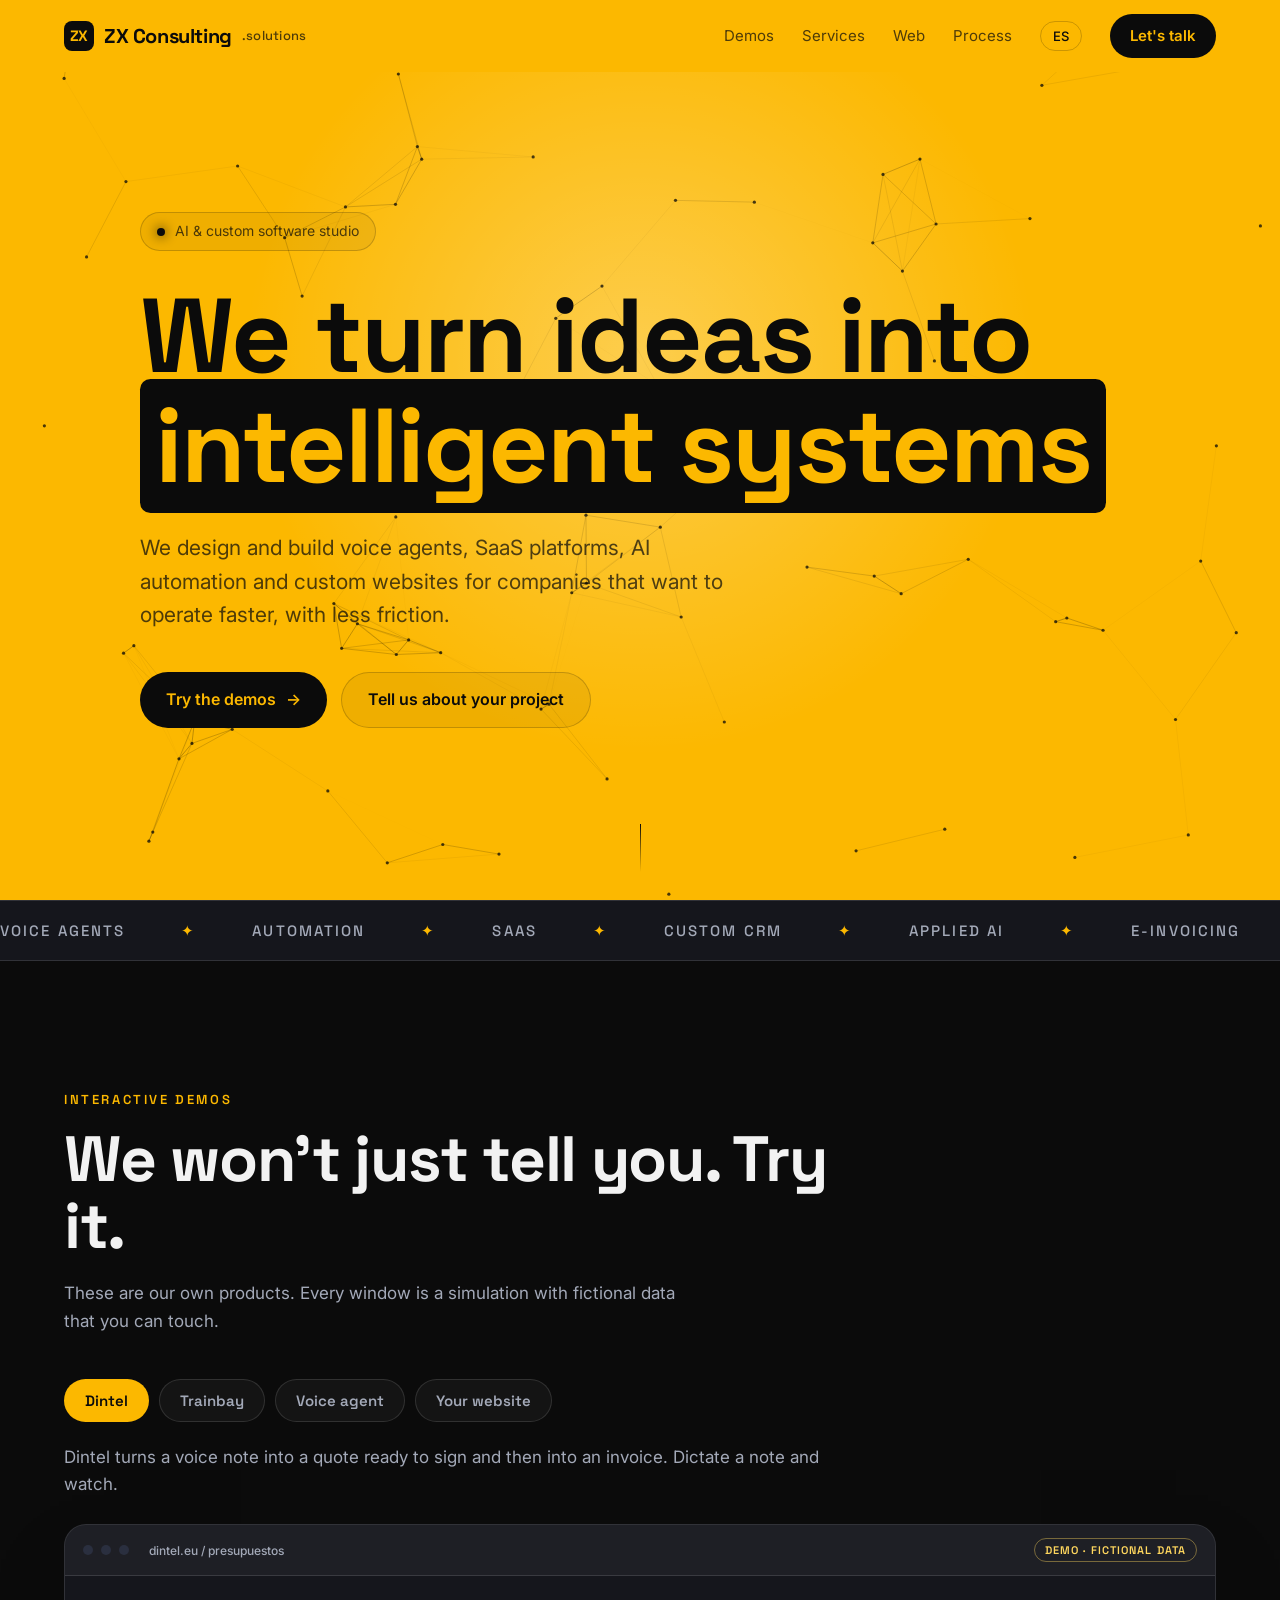
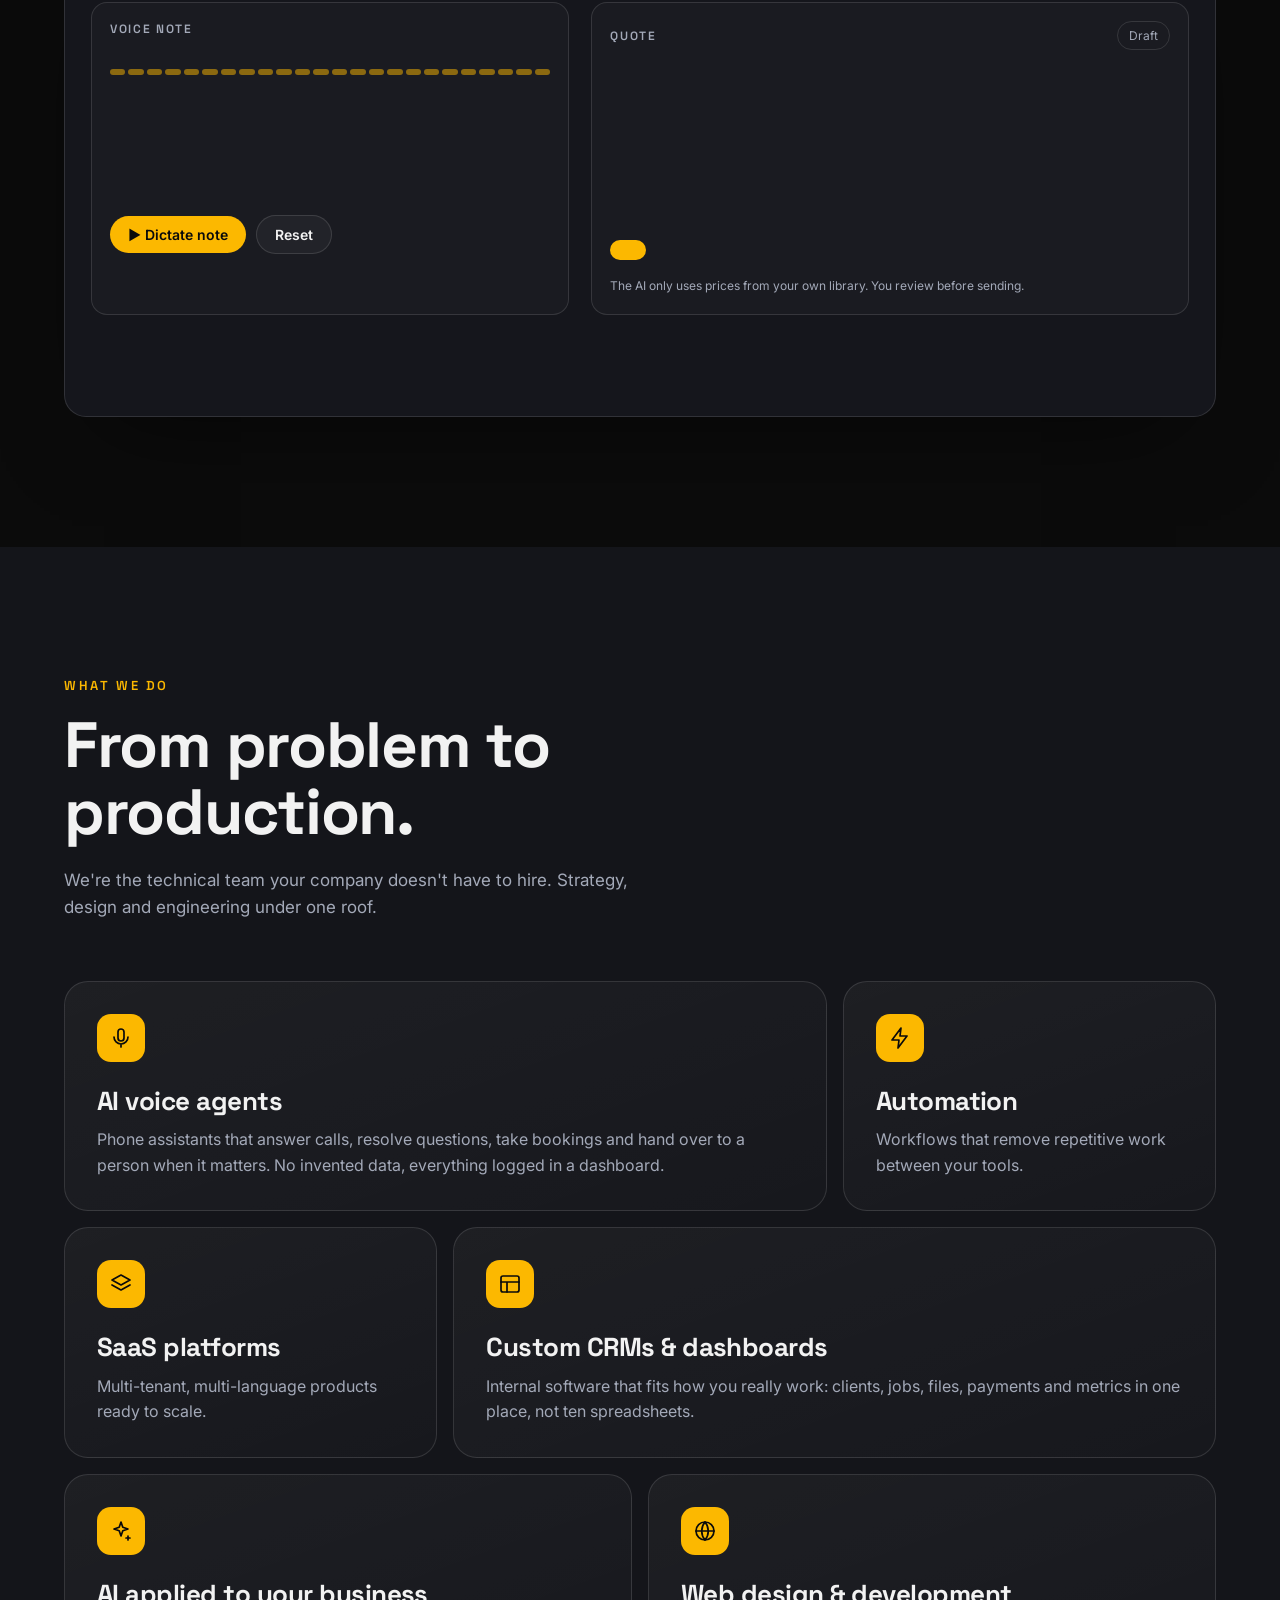
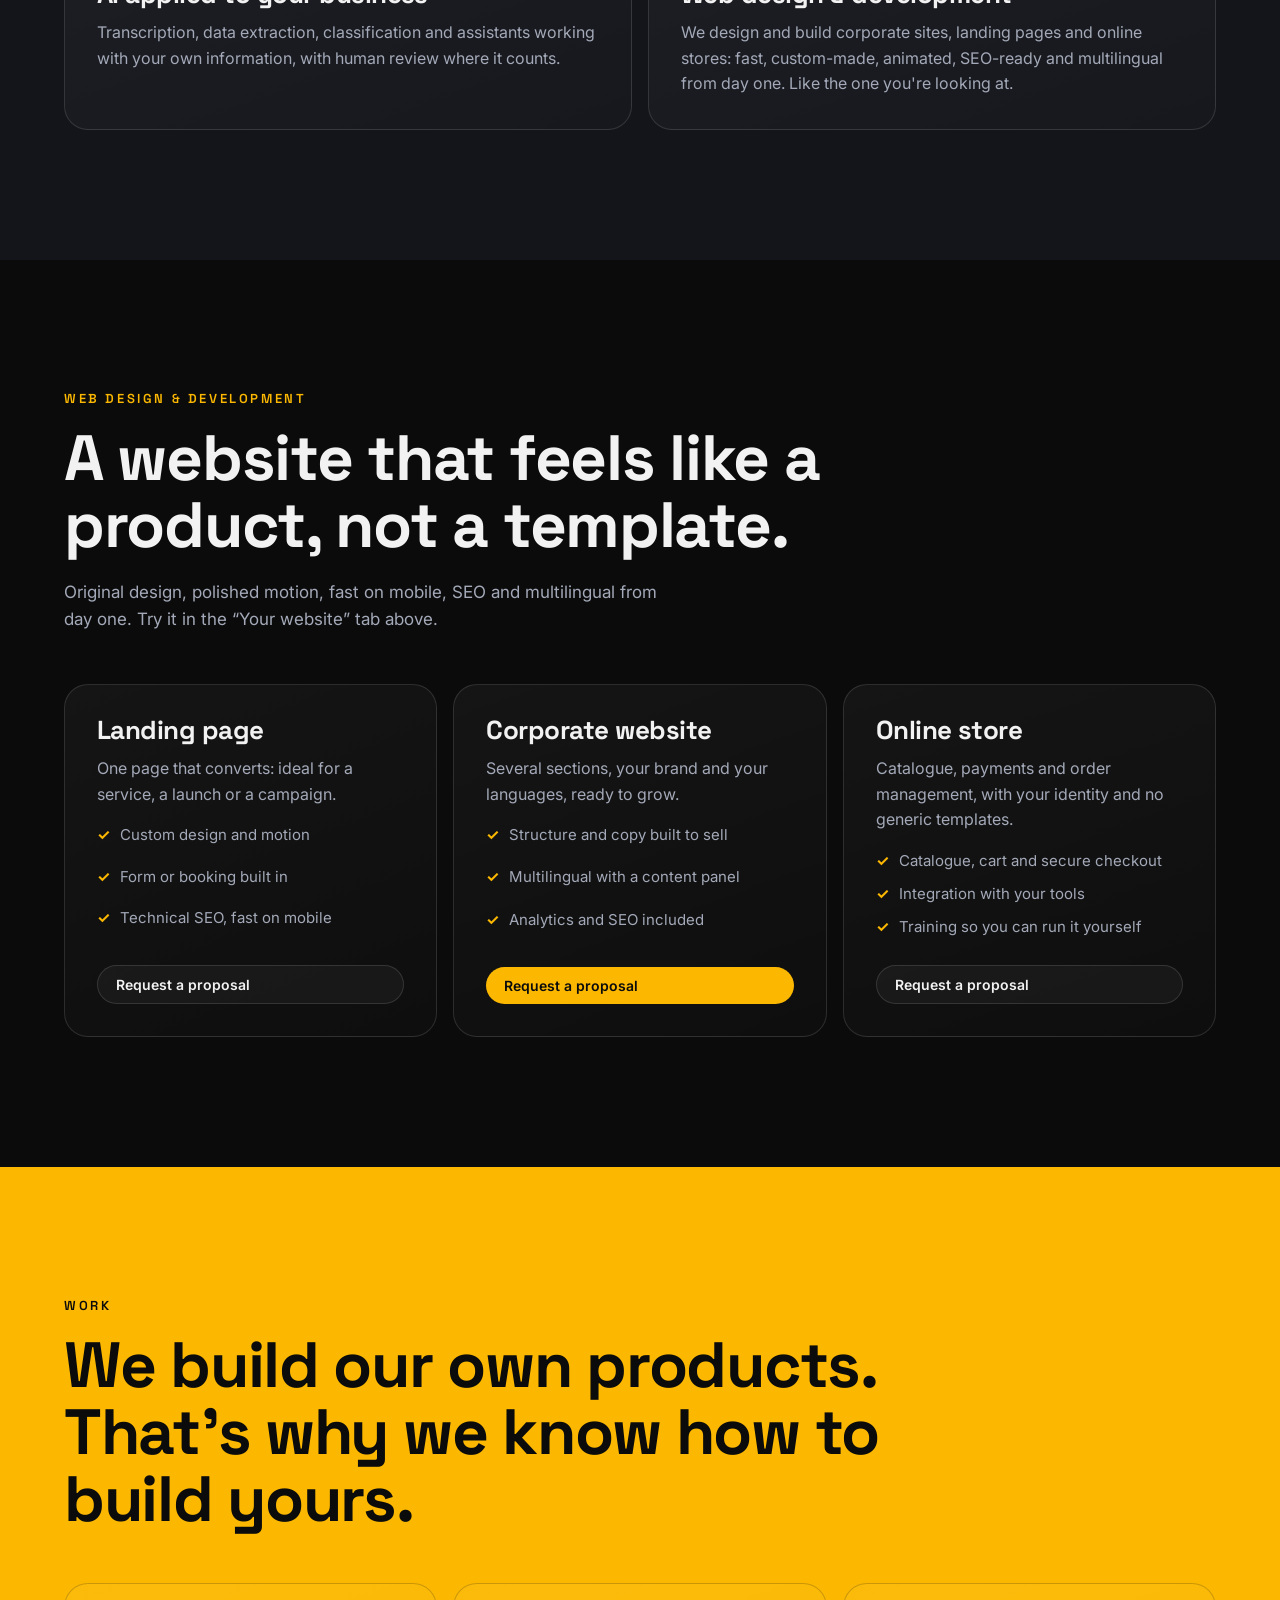
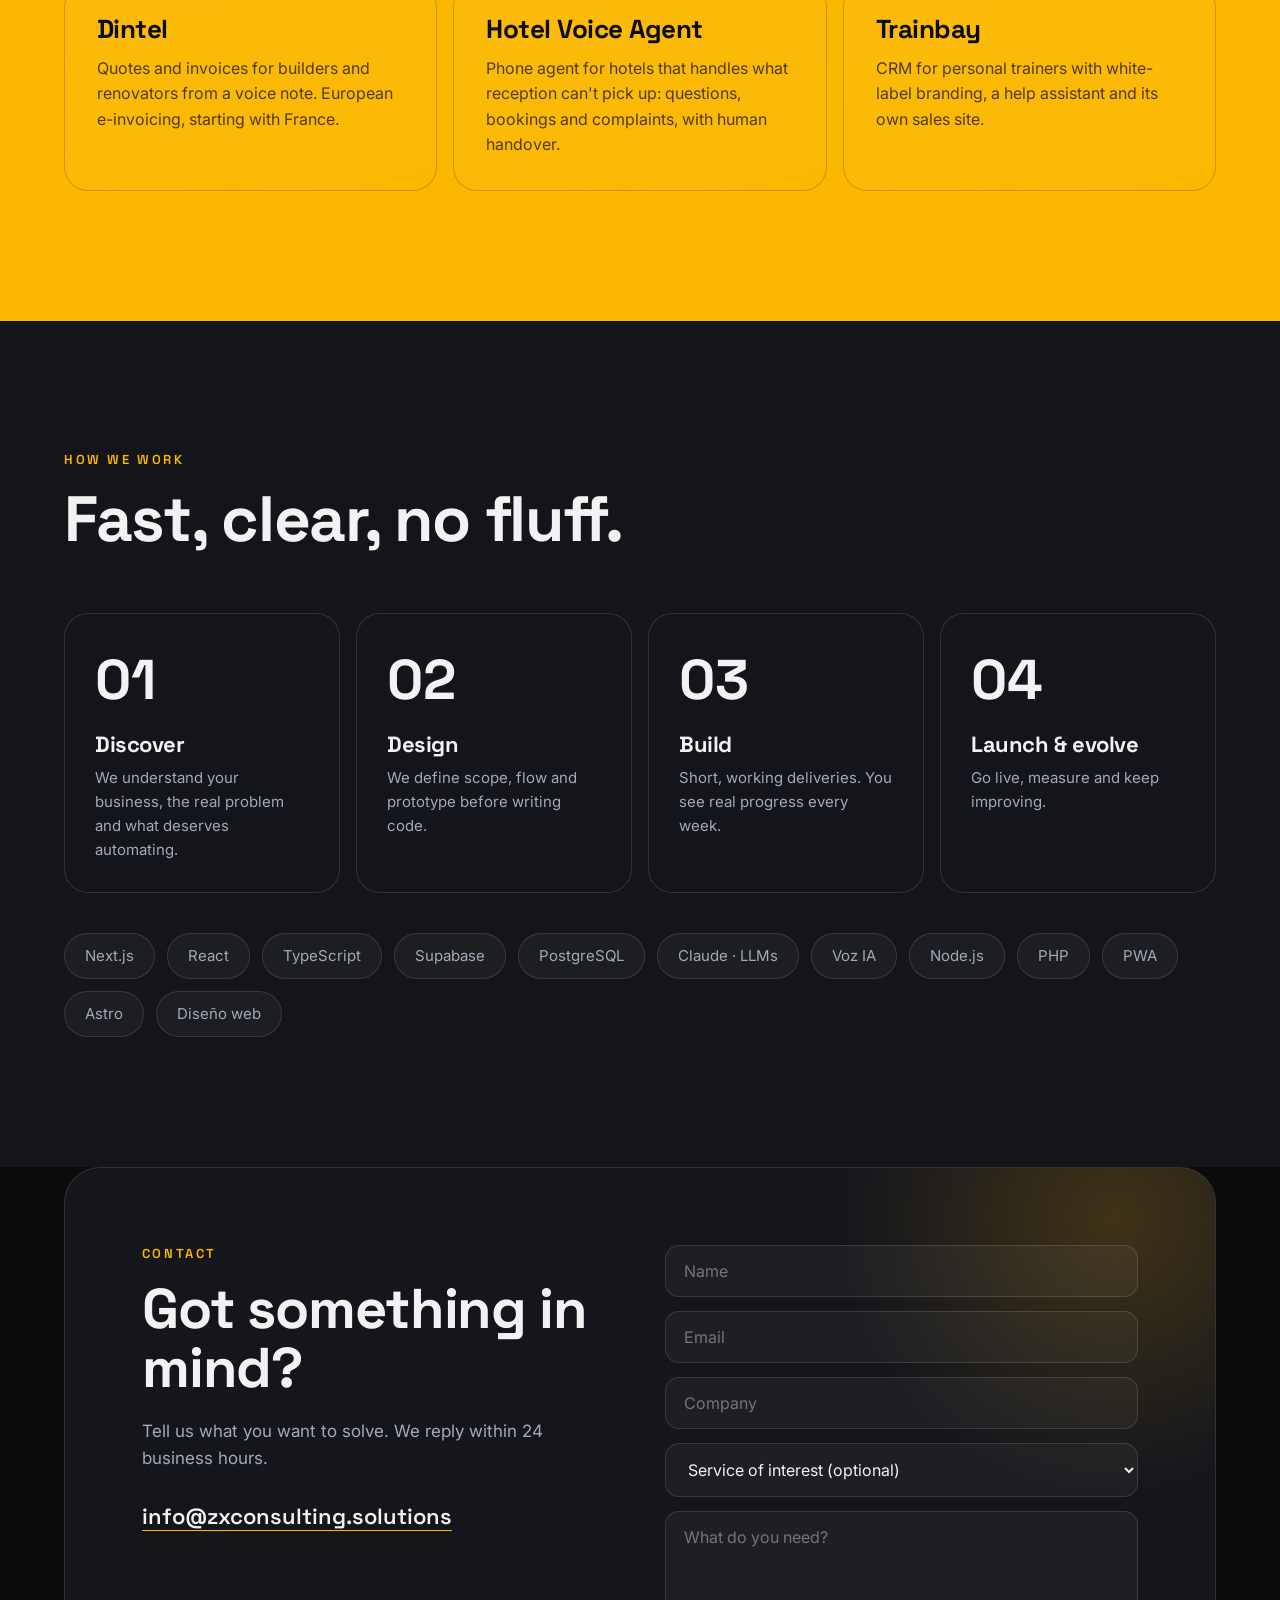
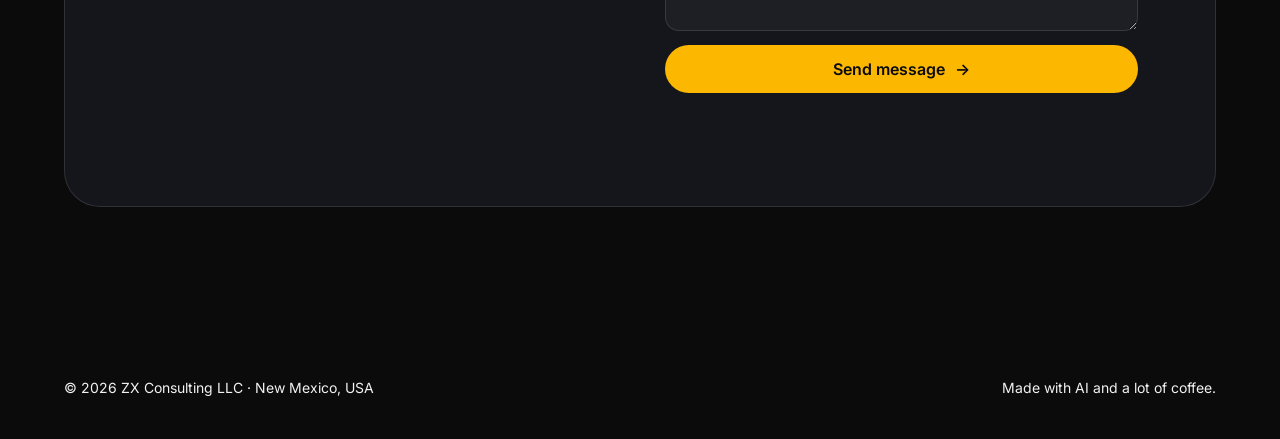
==== index.html @ a6a91813 "Quitar blanco roto: secciones en negro/grafito, amarillo como acento Co-Authored-By: Claude Sonnet 5" ====
<!doctype html>
<html lang="es">
<head>
<meta charset="utf-8">
<meta name="viewport" content="width=device-width,initial-scale=1">
<title>ZX Consulting Solutions — IA, software y diseño web a medida</title>
<meta name="description" content="Estudio de IA, software y diseño web a medida. Agentes de voz, plataformas SaaS, CRMs, automatización y creación de páginas web para empresas que quieren operar más rápido.">
<link rel="canonical" href="https://zxconsulting.solutions/">
<meta property="og:title" content="ZX Consulting Solutions — IA, software y diseño web a medida">
<meta property="og:description" content="Diseñamos y construimos IA, software y webs a medida. Prueba las demos interactivas de nuestros productos.">
<meta property="og:type" content="website">
<meta property="og:url" content="https://zxconsulting.solutions/">
<meta name="theme-color" content="#fcb800">
<link rel="icon" href="data:image/svg+xml,%3Csvg xmlns='http://www.w3.org/2000/svg' viewBox='0 0 64 64'%3E%3Crect width='64' height='64' rx='14' fill='%23fcb800'/%3E%3Cpath d='M16 18h32L16 46h32' fill='none' stroke='%230b0b0b' stroke-width='6' stroke-linejoin='round'/%3E%3C/svg%3E">
<script type="application/ld+json">{"@context":"https://schema.org","@type":"ProfessionalService","name":"ZX Consulting Solutions","legalName":"ZX Consulting LLC","url":"https://zxconsulting.solutions/","email":"info@zxconsulting.solutions","areaServed":"Worldwide","knowsLanguage":["es","en"],"description":"Estudio de IA, software a medida y diseño web: agentes de voz, plataformas SaaS, CRMs, automatización y creación de páginas web.","makesOffer":[{"@type":"Offer","itemOffered":{"@type":"Service","name":"Agentes de voz con IA"}},{"@type":"Offer","itemOffered":{"@type":"Service","name":"Diseño y creación de páginas web"}},{"@type":"Offer","itemOffered":{"@type":"Service","name":"CRMs y plataformas SaaS a medida"}},{"@type":"Offer","itemOffered":{"@type":"Service","name":"Automatización con IA"}}]}</script>
<link rel="preconnect" href="https://fonts.googleapis.com">
<link rel="preconnect" href="https://fonts.gstatic.com" crossorigin>
<link href="https://fonts.googleapis.com/css2?family=Inter:wght@400;500;600&family=Space+Grotesk:wght@500;600;700&display=swap" rel="stylesheet">
<style>
:root{--bg:#0b0b0b;--bg2:#14151a;--bg3:#0b0b0b;--line:rgba(255,255,255,.12);--tx:#f2f2f2;--mut:#a3a9b8;--c1:#fcb800;--c2:#fcb800;--c3:#ffd75e;--ok:#3ddc97;--f1:rgba(255,255,255,.04);--f2:rgba(255,255,255,.07);--grad:#fcb800;--btnt:#0b0b0b}
.t-y{--bg:#fcb800;--bg2:#f0aa00;--line:rgba(11,11,11,.2);--tx:#0b0b0b;--mut:rgba(11,11,11,.72);--c1:#0b0b0b;--c2:#0b0b0b;--c3:#0b0b0b;--ok:#0b0b0b;--f1:rgba(11,11,11,.05);--f2:rgba(11,11,11,.09);--grad:#0b0b0b;--btnt:#fcb800}
.t-d,.win,.contact,nav.sc{--bg:#0b0b0b;--bg2:#15161c;--line:rgba(255,255,255,.12);--tx:#f2f2f2;--mut:#a3a9b8;--c1:#fcb800;--c2:#fcb800;--c3:#ffd75e;--ok:#3ddc97;--f1:rgba(255,255,255,.04);--f2:rgba(255,255,255,.07);--grad:#fcb800;--btnt:#0b0b0b}
.t-y,.t-l,.t-d,.win,.contact{color:var(--tx)}
.t-y,.t-d,.t-l{background:var(--bg)}
.win{background:var(--bg2)!important}
::selection{background:#0b0b0b;color:#fcb800}
*{box-sizing:border-box;margin:0;padding:0}
html{scroll-behavior:smooth}
body{background:var(--bg);color:var(--tx);font:400 17px/1.6 Inter,system-ui,sans-serif;overflow-x:hidden;-webkit-font-smoothing:antialiased}
h1,h2,h3,.logo{font-family:'Space Grotesk',Inter,sans-serif;letter-spacing:-.02em;line-height:1.05}
a{color:inherit;text-decoration:none}
button{font-family:inherit}
:focus-visible{outline:2px solid var(--c1);outline-offset:3px}
.wrap{max-width:1200px;margin:0 auto;padding:0 24px}
.grad{background:#0b0b0b;color:#fcb800;padding:0 .14em;border-radius:.1em;-webkit-box-decoration-break:clone;box-decoration-break:clone}
/* nav */
nav{position:fixed;inset:0 0 auto 0;z-index:50;transition:.3s}
nav.sc{color:var(--tx);background:rgba(11,11,11,.88);backdrop-filter:blur(14px);border-bottom:1px solid var(--line)}
.nav{display:flex;align-items:center;justify-content:space-between;height:72px}
.logo{font-weight:700;font-size:20px;display:flex;align-items:center;gap:10px}
.logo i{width:30px;height:30px;border-radius:8px;background:var(--grad);display:grid;place-items:center;color:var(--btnt);font-style:normal;font-size:15px;font-weight:700}
.logo small{font-weight:500;color:var(--mut);font-size:13px;letter-spacing:.02em}
.links{display:flex;gap:28px;align-items:center;font-size:15px;color:var(--mut)}
.links a:hover{color:var(--tx)}
.lang{border:1px solid var(--line);background:none;color:var(--tx);border-radius:99px;padding:6px 12px;font:500 13px Inter;cursor:pointer}
.lang:hover{border-color:var(--c1)}
.btn{display:inline-flex;align-items:center;gap:10px;padding:14px 26px;border-radius:99px;font-weight:600;font-size:16px;border:0;cursor:pointer;transition:.25s;font-family:Inter}
.btn.p{background:var(--grad);color:var(--btnt)}
.btn.p:hover{transform:translateY(-2px);box-shadow:0 10px 30px -8px rgba(0,0,0,.45)}
.btn.g{border:1px solid var(--line);color:var(--tx);background:var(--f1)}
.btn.g:hover{border-color:var(--c1);background:rgba(252,184,0,.06)}
.btn.s{padding:10px 18px;font-size:14px}
.btn[disabled]{opacity:.45;cursor:default;transform:none;box-shadow:none}
@media(max-width:900px){.links a:not(.btn){display:none}}
@media(max-width:520px){.logo{font-size:17px;white-space:nowrap}.logo small{display:none}.links{gap:10px}.links .btn{padding:8px 14px!important;font-size:14px!important}.wrap{padding:0 16px}.tab{padding:9px 14px;font-size:14px}}
/* hero */
header.hero{position:relative;min-height:100vh;display:flex;align-items:center;padding:120px 0 80px;overflow:hidden}
#net{position:absolute;inset:0;width:100%;height:100%}
.hero:before{content:"";position:absolute;width:900px;height:900px;left:50%;top:40%;transform:translate(-50%,-50%);background:radial-gradient(circle,rgba(255,255,255,.3),transparent 62%);pointer-events:none}
.hero .wrap{position:relative;z-index:2}
.tag{display:inline-flex;gap:10px;align-items:center;border:1px solid var(--line);background:var(--f1);border-radius:99px;padding:7px 16px;font-size:14px;color:var(--mut);margin-bottom:30px}
.tag b{width:8px;height:8px;border-radius:50%;background:var(--c1);box-shadow:0 0 12px var(--c1);animation:pulse 2s infinite}
@keyframes pulse{50%{opacity:.3}}
h1{font-size:clamp(44px,8.2vw,112px);font-weight:700;max-width:1000px}
.sub{max-width:620px;color:var(--mut);font-size:clamp(18px,2vw,21px);margin:30px 0 40px}
.cta{display:flex;gap:14px;flex-wrap:wrap}
.scroll{position:absolute;bottom:28px;left:50%;width:1px;height:48px;background:linear-gradient(var(--c1),transparent);z-index:2;animation:drop 2s infinite}
@keyframes drop{0%{transform:scaleY(0);transform-origin:top}50%{transform:scaleY(1);transform-origin:top}51%{transform-origin:bottom}100%{transform:scaleY(0);transform-origin:bottom}}
/* marquee */
.mq{border-block:1px solid var(--line);overflow:hidden;padding:20px 0;background:var(--bg2)}
.mq div{display:flex;gap:56px;width:max-content;animation:mq 40s linear infinite;color:var(--mut);font:500 15px 'Space Grotesk';letter-spacing:.14em;text-transform:uppercase;white-space:nowrap}
.mq span:after{content:"✦";margin-left:56px;color:var(--c2)}
@keyframes mq{to{transform:translateX(-50%)}}
/* sections */
section{padding:130px 0;position:relative}
.eyebrow{color:var(--c1);font:600 13px 'Space Grotesk';letter-spacing:.2em;text-transform:uppercase;margin-bottom:18px}
h2{font-size:clamp(34px,5vw,64px);font-weight:700;max-width:820px}
.lead{color:var(--mut);max-width:620px;margin-top:20px}
.alt{background:var(--bg2)!important}
/* bento */
.bento{display:grid;grid-template-columns:repeat(6,1fr);gap:16px;margin-top:60px}
.card{position:relative;background:linear-gradient(160deg,rgba(255,255,255,.045),rgba(255,255,255,.015));border:1px solid var(--line);border-radius:24px;padding:32px;overflow:hidden;transition:border-color .3s,transform .3s}
.card:before{content:"";position:absolute;inset:0;background:radial-gradient(500px circle at var(--mx,50%) var(--my,0%),rgba(252,184,0,.14),transparent 45%);opacity:0;transition:.3s;pointer-events:none}
.card:hover{border-color:rgba(252,184,0,.35);transform:translateY(-4px)}
.card:hover:before{opacity:1}
.card .ic{width:48px;height:48px;border-radius:14px;display:grid;place-items:center;background:#fcb800;margin-bottom:26px;color:#0b0b0b}
.card .ic svg{width:24px;height:24px;fill:none;stroke:currentColor;stroke-width:1.7;stroke-linecap:round;stroke-linejoin:round}
.card h3{font-size:26px;margin-bottom:12px}
.card p{color:var(--mut);font-size:16px}
.s2{grid-column:span 2}.s3{grid-column:span 3}.s4{grid-column:span 4}
@media(max-width:900px){.bento{grid-template-columns:1fr}.s2,.s3,.s4{grid-column:auto}}
/* demos */
.tabs{display:flex;gap:10px;flex-wrap:wrap;margin:44px 0 22px}
.tab{background:var(--f1);border:1px solid var(--line);color:var(--mut);border-radius:99px;padding:11px 20px;font:600 15px 'Space Grotesk';cursor:pointer;transition:.25s}
.tab:hover{color:var(--tx);border-color:var(--tx)}
.tab[aria-selected=true]{color:var(--btnt);background:var(--grad);border-color:transparent}
.pitch{color:var(--mut);max-width:760px;margin-bottom:26px;min-height:54px}
.win{border:1px solid var(--line);border-radius:22px;background:var(--bg3);overflow:hidden;box-shadow:0 40px 90px -40px rgba(0,0,0,.6)}
.wbar{display:flex;align-items:center;gap:8px;padding:13px 18px;border-bottom:1px solid var(--line);background:var(--f1)}
.wbar i{width:10px;height:10px;border-radius:50%;background:#2a2f3f}
.wbar .url{margin-left:12px;font:500 12px Inter;color:var(--mut);flex:1;overflow:hidden;text-overflow:ellipsis;white-space:nowrap}
.badge{font:600 11px 'Space Grotesk';letter-spacing:.1em;text-transform:uppercase;padding:4px 10px;border-radius:99px;border:1px solid rgba(255,215,94,.4);color:var(--c3);white-space:nowrap}
.wbody{padding:26px;min-height:440px}
.pane[hidden]{display:none}
.two{display:grid;grid-template-columns:1fr 1.25fr;gap:22px}
.tbg{grid-template-columns:1.6fr 1fr}.wbg{grid-template-columns:.7fr 1.5fr}
@media(max-width:860px){.two,.tbg,.wbg{grid-template-columns:1fr}.wbody{padding:16px}}
.box{border:1px solid var(--line);border-radius:16px;background:rgba(255,255,255,.025);padding:18px}
.box h4{font:600 12px 'Space Grotesk';letter-spacing:.14em;text-transform:uppercase;color:var(--mut);margin-bottom:14px}
.bars{display:flex;gap:3px;align-items:center;height:42px;margin:6px 0 14px}
.bars u{flex:1;background:var(--c2);border-radius:3px;height:6px;opacity:.5;transition:height .15s}
.bars.on u{animation:wave .9s ease-in-out infinite;opacity:1;background:var(--c1)}
@keyframes wave{0%,100%{height:6px}50%{height:38px}}
.transcript{font-size:15px;color:var(--tx);min-height:92px;line-height:1.5}
.transcript:empty:before{content:attr(data-empty);color:var(--mut)}
.caret:after{content:"▍";color:var(--c1);animation:pulse 1s infinite}
.qrow{display:grid;grid-template-columns:1fr auto auto;gap:14px;padding:11px 0;border-bottom:1px solid var(--line);font-size:15px;opacity:0;transform:translateY(8px);animation:in .4s forwards}
.qrow small{display:block;color:var(--mut);font-size:12px}
@keyframes in{to{opacity:1;transform:none}}
.qtot{display:grid;gap:6px;margin-top:14px;font-size:15px;color:var(--mut)}
.qtot div{display:flex;justify-content:space-between}
.qtot .t{color:var(--tx);font:700 22px 'Space Grotesk'}
.chip{display:inline-block;font-size:12px;padding:4px 11px;border-radius:99px;border:1px solid var(--line);color:var(--mut)}
.chip.ok{color:var(--ok);border-color:rgba(61,220,151,.4);background:rgba(61,220,151,.08)}
.chip.wa{color:#ffc857;border-color:rgba(255,200,87,.4);background:rgba(255,200,87,.08)}
.row{display:flex;gap:10px;flex-wrap:wrap;align-items:center}
.sp{justify-content:space-between}
.note{font-size:12px;color:var(--mut);margin-top:16px}
/* kanban */
.kan{display:grid;grid-template-columns:repeat(4,1fr);gap:12px}
.col{border:1px solid var(--line);border-radius:14px;padding:12px;background:var(--f1);min-height:240px}
.col h4{font:600 12px 'Space Grotesk';letter-spacing:.1em;text-transform:uppercase;color:var(--mut);margin-bottom:12px;display:flex;justify-content:space-between}
.kc{width:100%;text-align:left;background:var(--bg2);border:1px solid var(--line);border-radius:12px;padding:11px 12px;margin-bottom:8px;color:var(--tx);cursor:pointer;transition:.2s;font-size:14px;display:block}
.kc:hover{border-color:var(--c1);transform:translateY(-2px)}
.kc small{color:var(--mut);display:block;font-size:12px}
.kc.pop{animation:pop .5s}
@keyframes pop{0%{box-shadow:0 0 0 0 rgba(252,184,0,.6)}100%{box-shadow:0 0 0 14px rgba(252,184,0,0)}}
@media(max-width:860px){.kan{grid-template-columns:1fr 1fr}}
.chat{display:grid;gap:10px;margin-top:14px;max-height:230px;overflow:auto}
.b{padding:10px 14px;border-radius:14px;font-size:14px;max-width:92%;animation:in .35s both}
.b.u{background:rgba(255,138,31,.2);justify-self:end;border-bottom-right-radius:4px}
.b.a{background:var(--f2);border-bottom-left-radius:4px}
.b.g{background:var(--f2);border-bottom-left-radius:4px}
.b.v{background:rgba(252,184,0,.12);justify-self:end;border-bottom-right-radius:4px}
.b small{display:block;color:var(--mut);font-size:11px;margin-bottom:2px;letter-spacing:.06em;text-transform:uppercase}
.fld{display:flex;justify-content:space-between;gap:12px;padding:10px 0;border-bottom:1px solid var(--line);font-size:14px}
.fld span:first-child{color:var(--mut)}
.fld span:last-child{font-weight:600;text-align:right}
/* web configurator */
.ctrl{display:grid;gap:18px;align-content:start}
.ctrl label{font:600 12px 'Space Grotesk';letter-spacing:.12em;text-transform:uppercase;color:var(--mut);display:block;margin-bottom:8px}
.seg{display:flex;gap:6px;flex-wrap:wrap}
.seg button{background:var(--f1);border:1px solid var(--line);color:var(--tx);border-radius:10px;padding:8px 12px;font-size:13px;cursor:pointer}
.seg button[aria-pressed=true]{border-color:var(--c1);background:rgba(252,184,0,.1)}
.sw{width:30px;height:30px;border-radius:50%;padding:0!important;border:2px solid transparent!important}
.sw[aria-pressed=true]{border-color:var(--tx)!important}
.stage{display:grid;place-items:start center;padding:6px 0}
.pv{width:100%;max-width:100%;border-radius:14px;overflow:hidden;border:1px solid var(--line);background:var(--pb);color:var(--pt);font-family:var(--pf);transition:max-width .4s,background .3s,color .3s}
.pv.m{max-width:300px}
.pv header{display:flex;justify-content:space-between;align-items:center;padding:14px 20px;border-bottom:1px solid color-mix(in srgb,var(--pt) 14%,transparent);font-size:14px}
.pv header b{font-size:16px;letter-spacing:var(--pls);text-transform:var(--ptt)}
.pv .h{padding:34px 20px 26px;background:radial-gradient(circle at 80% 0,color-mix(in srgb,var(--pa) 30%,transparent),transparent 60%)}
.pv .h h5{font-size:clamp(24px,4vw,38px);line-height:1.05;font-weight:700;letter-spacing:var(--pls);text-transform:var(--ptt);max-width:520px}
.pv .h p{opacity:.7;margin:10px 0 18px;font-size:14px;max-width:420px}
.pv .h span{display:inline-block;background:var(--pa);color:var(--pbtn);padding:10px 18px;border-radius:var(--pr);font-weight:600;font-size:14px}
.pv ul{list-style:none;display:grid;grid-template-columns:repeat(3,1fr);gap:10px;padding:0 20px 22px}
.pv.m ul{grid-template-columns:1fr}
.pv li{border:1px solid color-mix(in srgb,var(--pt) 16%,transparent);border-radius:var(--pr);padding:14px;font-size:13px}
.pv li i{display:block;width:22px;height:3px;background:var(--pa);margin-bottom:10px}
/* process */
.steps{display:grid;grid-template-columns:repeat(4,1fr);gap:16px;margin-top:60px;counter-reset:s}
.step{padding:30px;border-radius:24px;border:1px solid var(--line);background:var(--bg2);counter-increment:s;position:relative}
.step:before{content:"0" counter(s);font:700 56px 'Space Grotesk';color:var(--tx);display:block;margin-bottom:18px}
.step h3{font-size:22px;margin-bottom:10px}.step p{color:var(--mut);font-size:15px}
@media(max-width:900px){.steps{grid-template-columns:1fr 1fr}}@media(max-width:560px){.steps{grid-template-columns:1fr}}
/* web offer */
.pk{display:grid;grid-template-columns:repeat(3,1fr);gap:16px;margin-top:50px}
.pk .card{display:flex;flex-direction:column}
.pk ul{list-style:none;margin:16px 0 26px;display:grid;gap:9px;color:var(--mut);font-size:15px;flex:1}
.pk li:before{content:"✓";color:var(--c1);margin-right:10px;font-weight:700}
@media(max-width:900px){.pk{grid-template-columns:1fr}}
/* stack */
.stack{display:flex;flex-wrap:wrap;gap:12px;margin-top:40px}
.stack span{padding:10px 20px;border:1px solid var(--line);border-radius:99px;color:var(--mut);font-size:15px;background:var(--f1);transition:.25s}
.stack span:hover{color:var(--tx);border-color:var(--c2);box-shadow:0 0 24px -6px var(--c2)}
/* contact */
.contact{background:var(--bg2);border:1px solid var(--line);border-radius:36px;padding:clamp(30px,6vw,80px);display:grid;grid-template-columns:1fr 1fr;gap:50px;position:relative;overflow:hidden}
.contact:before{content:"";position:absolute;width:600px;height:600px;right:-200px;top:-250px;background:radial-gradient(circle,rgba(252,184,0,.18),transparent 65%);pointer-events:none}
form{display:grid;gap:14px;position:relative}
input,textarea,select{width:100%;background:var(--f1);border:1px solid var(--line);border-radius:14px;padding:15px 18px;color:var(--tx);font:400 16px Inter;outline:0;transition:.2s}
select option{background:#0a0c14;color:var(--tx)}
input:focus,textarea:focus,select:focus{border-color:var(--c1);box-shadow:0 0 0 4px rgba(252,184,0,.1)}
textarea{min-height:120px;resize:vertical}
.hp{position:absolute;left:-9999px}
#msg{font-size:15px;min-height:22px;color:var(--c1)}
.mail{margin-top:30px;display:inline-block;font:600 clamp(16px,4.6vw,22px) 'Space Grotesk';overflow-wrap:anywhere;border-bottom:1px solid var(--c2)}
@media(max-width:900px){.contact{grid-template-columns:minmax(0,1fr)}}
.contact>*,form{min-width:0}
footer{padding:40px 0;color:var(--mut);font-size:14px}
footer .wrap{display:flex;justify-content:space-between;flex-wrap:wrap;gap:14px}
/* reveal */
.rv{opacity:0;transform:translateY(34px);transition:opacity .9s cubic-bezier(.2,.7,.2,1),transform .9s cubic-bezier(.2,.7,.2,1)}
.rv.in{opacity:1;transform:none}
@media(prefers-reduced-motion:reduce){*{animation:none!important;transition:none!important}.rv{opacity:1;transform:none}.qrow,.b{opacity:1;transform:none}html{scroll-behavior:auto}}
</style>
</head>
<body>
<nav id="nav" class="t-y"><div class="wrap nav">
  <a href="#top" class="logo"><i>ZX</i>ZX Consulting <small>.solutions</small></a>
  <div class="links">
    <a href="#demos" data-i18n="n5">Demos</a>
    <a href="#services" data-i18n="n1">Servicios</a>
    <a href="#webs" data-i18n="n6">Webs</a>
    <a href="#process" data-i18n="n3">Método</a>
    <button class="lang" id="lang" aria-label="Language">EN</button>
    <a href="#contact" class="btn p" style="padding:10px 20px;font-size:15px" data-i18n="n4">Hablemos</a>
  </div>
</div></nav>

<header class="hero t-y" id="top">
  <canvas id="net" aria-hidden="true"></canvas>
  <div class="wrap">
    <div class="tag"><b></b><span data-i18n="tag">Estudio de IA y software a medida</span></div>
    <h1><span data-i18n="h1a">Convertimos ideas en</span> <span class="grad" data-i18n="h1b">sistemas inteligentes</span></h1>
    <p class="sub" data-i18n="sub">Diseñamos y construimos agentes de voz, plataformas SaaS, automatización con IA y webs a medida para empresas que quieren operar más rápido, con menos fricción.</p>
    <div class="cta">
      <a href="#demos" class="btn p"><span data-i18n="c2">Prueba las demos</span> →</a>
      <a href="#contact" class="btn g" data-i18n="c1">Cuéntanos tu proyecto</a>
    </div>
  </div>
  <div class="scroll"></div>
</header>

<div class="mq t-d"><div id="mq"></div></div>

<section id="demos" class="t-d"><div class="wrap">
  <div class="eyebrow rv" data-i18n="d_e">Demos interactivas</div>
  <h2 class="rv" data-i18n="d_h">No te lo contamos. Pruébalo.</h2>
  <p class="lead rv" data-i18n="d_p">Estos son nuestros propios productos. Cada ventana es una simulación con datos ficticios que puedes tocar.</p>

  <div class="tabs rv" role="tablist" aria-label="Demos">
    <button class="tab" role="tab" id="tb-dintel" data-pane="dintel" aria-selected="true">Dintel</button>
    <button class="tab" role="tab" id="tb-trainbay" data-pane="trainbay" aria-selected="false">Trainbay</button>
    <button class="tab" role="tab" id="tb-voice" data-pane="voice" aria-selected="false" data-i18n="t_voice">Agente de voz</button>
    <button class="tab" role="tab" id="tb-web" data-pane="web" aria-selected="false" data-i18n="t_web">Tu web</button>
  </div>
  <p class="pitch" id="pitch"></p>

  <div class="win rv">
    <div class="wbar"><i></i><i></i><i></i><span class="url" id="url"></span><span class="badge" data-i18n="demo">Demo · datos ficticios</span></div>
    <div class="wbody">

      <!-- DINTEL -->
      <div class="pane two" id="p-dintel" role="tabpanel" aria-labelledby="tb-dintel">
        <div class="box">
          <h4 data-i18n="di_h1">Nota de voz</h4>
          <div class="bars" id="bars" aria-hidden="true"><u></u><u></u><u></u><u></u><u></u><u></u><u></u><u></u><u></u><u></u><u></u><u></u><u></u><u></u><u></u><u></u><u></u><u></u><u></u><u></u><u></u><u></u><u></u><u></u></div>
          <div class="transcript" id="tr" data-empty="" aria-live="polite"></div>
          <div class="row" style="margin-top:16px">
            <button class="btn p s" id="diGo" data-i18n="di_go">▶ Dictar nota</button>
            <button class="btn g s" id="diRs" data-i18n="reset" hidden>Reiniciar</button>
          </div>
        </div>
        <div class="box">
          <div class="row sp"><h4 style="margin:0" data-i18n="di_h2">Presupuesto</h4><span class="chip" id="diSt"></span></div>
          <div id="qr" style="margin-top:8px;min-height:150px"></div>
          <div class="qtot" id="qt" hidden></div>
          <div class="row" style="margin-top:18px">
            <button class="btn p s" id="diSend" hidden></button>
          </div>
          <p class="note" data-i18n="di_note">La IA solo usa precios de tu propia biblioteca. Tú revisas antes de enviar.</p>
        </div>
      </div>

      <!-- TRAINBAY -->
      <div class="pane two tbg" id="p-trainbay" hidden data-w="tb" role="tabpanel" aria-labelledby="tb-trainbay" >
        <div>
          <div class="kan" id="kan"></div>
          <p class="note" data-i18n="tb_note">Pulsa una tarjeta para avanzarla de etapa.</p>
        </div>
        <div class="box">
          <h4 data-i18n="tb_h">Asistente</h4>
          <div class="seg" id="tbQ"></div>
          <div class="chat" id="tbC" aria-live="polite"></div>
        </div>
      </div>

      <!-- VOICE -->
      <div class="pane two" id="p-voice" hidden role="tabpanel" aria-labelledby="tb-voice">
        <div class="box">
          <div class="row sp" style="margin-bottom:12px"><h4 style="margin:0" data-i18n="va_h1">Llamada entrante</h4><div class="seg" id="vaL"></div></div>
          <div class="chat" id="vaC" style="max-height:290px" aria-live="polite"></div>
          <div class="row" style="margin-top:16px">
            <button class="btn p s" id="vaGo" data-i18n="va_go">☎ Simular llamada</button>
          </div>
        </div>
        <div class="box">
          <h4 data-i18n="va_h2">Panel del hotel</h4>
          <div id="vaF"></div>
          <div class="row" style="margin-top:16px">
            <button class="btn g s" id="vaHo" disabled data-i18n="va_ho">Pasar a recepción</button>
          </div>
          <p class="note" id="vaN"></p>
        </div>
      </div>

      <!-- WEB -->
      <div class="pane two wbg" id="p-web" hidden role="tabpanel" aria-labelledby="tb-web" >
        <div class="ctrl">
          <div><label for="wN" data-i18n="w_name">Tu negocio</label><input id="wN" maxlength="28" value=""></div>
          <div><label data-i18n="w_style">Estilo</label><div class="seg" id="wS"></div></div>
          <div><label data-i18n="w_color">Color</label><div class="seg" id="wC"></div></div>
          <div><label data-i18n="w_view">Vista</label><div class="seg" id="wV"></div></div>
        </div>
        <div class="stage"><div class="pv" id="pv">
          <header><b id="pvN"></b><span id="pvM"></span></header>
          <div class="h"><h5 id="pvH"></h5><p id="pvP"></p><span id="pvB"></span></div>
          <ul><li><i></i><span id="pvA"></span></li><li><i></i><span id="pvB2"></span></li><li><i></i><span id="pvC"></span></li></ul>
        </div></div>
      </div>

    </div>
  </div>
</div></section>

<section id="services" class="t-l alt"><div class="wrap">
  <div class="eyebrow rv" data-i18n="s_e">Qué hacemos</div>
  <h2 class="rv" data-i18n="s_h">Del problema al producto en producción.</h2>
  <p class="lead rv" data-i18n="s_p">Somos el equipo técnico que tu empresa no tiene que contratar. Estrategia, diseño e ingeniería bajo un mismo techo.</p>
  <div class="bento">
    <div class="card s4 rv"><div class="ic"><svg viewBox="0 0 24 24"><path d="M12 3a3 3 0 0 0-3 3v6a3 3 0 0 0 6 0V6a3 3 0 0 0-3-3z"/><path d="M19 11a7 7 0 0 1-14 0M12 18v3"/></svg></div><h3 data-i18n="b1h">Agentes de voz con IA</h3><p data-i18n="b1p">Asistentes telefónicos que atienden llamadas, resuelven dudas, recogen reservas y traspasan a una persona cuando importa. Sin inventar datos, con todo registrado en un panel.</p></div>
    <div class="card s2 rv"><div class="ic"><svg viewBox="0 0 24 24"><path d="M13 2 4 14h7l-1 8 9-12h-7z"/></svg></div><h3 data-i18n="b2h">Automatización</h3><p data-i18n="b2p">Flujos que eliminan el trabajo repetitivo entre tus herramientas.</p></div>
    <div class="card s2 rv"><div class="ic"><svg viewBox="0 0 24 24"><path d="m12 3 9 5-9 5-9-5z"/><path d="m3 13 9 5 9-5"/></svg></div><h3 data-i18n="b3h">Plataformas SaaS</h3><p data-i18n="b3p">Productos multi-cliente, multi-idioma y listos para escalar.</p></div>
    <div class="card s4 rv"><div class="ic"><svg viewBox="0 0 24 24"><rect x="3" y="4" width="18" height="16" rx="2"/><path d="M3 10h18M9 10v10"/></svg></div><h3 data-i18n="b4h">CRMs y paneles a medida</h3><p data-i18n="b4p">Software interno que encaja con tu forma real de trabajar: clientes, obras, archivos, cobros y métricas en un solo sitio, no en diez hojas de cálculo.</p></div>
    <div class="card s3 rv"><div class="ic"><svg viewBox="0 0 24 24"><path d="M12 3l1.8 5.2L19 10l-5.2 1.8L12 17l-1.8-5.2L5 10l5.2-1.8z"/><path d="M19 17v4M17 19h4"/></svg></div><h3 data-i18n="b5h">IA aplicada a tu negocio</h3><p data-i18n="b5p">Transcripción, extracción de datos, clasificación y asistentes que trabajan con tu información, con revisión humana donde hace falta.</p></div>
    <div class="card s3 rv"><div class="ic"><svg viewBox="0 0 24 24"><circle cx="12" cy="12" r="9"/><path d="M3 12h18M12 3a14 14 0 0 1 0 18M12 3a14 14 0 0 0 0 18"/></svg></div><h3 data-i18n="b6h">Diseño y creación de páginas web</h3><p data-i18n="b6p">Diseñamos y desarrollamos webs corporativas, landings y tiendas: rápidas, a medida, con animación, SEO y varios idiomas desde el primer día. Como la que estás viendo.</p></div>
  </div>
</div></section>

<section id="webs" class="t-l"><div class="wrap">
  <div class="eyebrow rv" data-i18n="wb_e">Diseño y creación web</div>
  <h2 class="rv" data-i18n="wb_h">Una web que se siente como un producto, no como una plantilla.</h2>
  <p class="lead rv" data-i18n="wb_p">Diseño propio, animación cuidada, carga rápida en móvil, SEO y multilingüe desde el primer día. Pruébalo en la pestaña «Tu web» de arriba.</p>
  <div class="pk">
    <div class="card rv"><h3 data-i18n="k1h">Landing</h3><p data-i18n="k1p">Una página que convierte: ideal para un servicio, un lanzamiento o una campaña.</p><ul><li data-i18n="k1a">Diseño a medida y animación</li><li data-i18n="k1b">Formulario o reserva integrados</li><li data-i18n="k1c">SEO técnico y rápida en móvil</li></ul><button class="btn g s" data-svc="web-landing" data-i18n="k_cta">Pedir propuesta</button></div>
    <div class="card rv"><h3 data-i18n="k2h">Web corporativa</h3><p data-i18n="k2p">Varias secciones, tu marca y tus idiomas, preparada para crecer.</p><ul><li data-i18n="k2a">Estructura y textos pensados para vender</li><li data-i18n="k2b">Multi-idioma y panel de contenido</li><li data-i18n="k2c">Analítica y posicionamiento incluidos</li></ul><button class="btn p s" data-svc="web-corporativa" data-i18n="k_cta">Pedir propuesta</button></div>
    <div class="card rv"><h3 data-i18n="k3h">Tienda online</h3><p data-i18n="k3p">Catálogo, pagos y gestión de pedidos, con tu identidad y sin plantillas genéricas.</p><ul><li data-i18n="k3a">Catálogo, carrito y pago seguro</li><li data-i18n="k3b">Integración con tus herramientas</li><li data-i18n="k3c">Formación para que la gestiones tú</li></ul><button class="btn g s" data-svc="web-tienda" data-i18n="k_cta">Pedir propuesta</button></div>
  </div>
</div></section>

<section id="work" class="t-y"><div class="wrap">
  <div class="eyebrow rv" data-i18n="w_e">Proyectos</div>
  <h2 class="rv" data-i18n="w_h">Construimos nuestros propios productos. Por eso sabemos hacer los tuyos.</h2>
  <div class="bento" style="margin-top:50px">
    <div class="card s2 rv"><h3>Dintel</h3><p data-i18n="w1">Presupuestos y facturas para constructores y reformistas a partir de una nota de voz. Facturación electrónica europea, empezando por Francia.</p></div>
    <div class="card s2 rv"><h3>Hotel Voice Agent</h3><p data-i18n="w2">Agente telefónico para hoteles que atiende lo que recepción no puede coger: dudas, reservas y quejas, con traspaso a humano.</p></div>
    <div class="card s2 rv"><h3>Trainbay</h3><p data-i18n="w3">CRM para entrenadores personales con marca blanca, asistente de ayuda y web de venta propia.</p></div>
  </div>
</div></section>

<section id="process" class="t-l alt"><div class="wrap">
  <div class="eyebrow rv" data-i18n="p_e">Cómo trabajamos</div>
  <h2 class="rv" data-i18n="p_h">Rápidos, claros y sin humo.</h2>
  <div class="steps">
    <div class="step rv"><h3 data-i18n="p1h">Descubrir</h3><p data-i18n="p1p">Entendemos tu negocio, el problema real y qué merece automatizarse.</p></div>
    <div class="step rv"><h3 data-i18n="p2h">Diseñar</h3><p data-i18n="p2p">Definimos alcance, flujo y prototipo antes de escribir código.</p></div>
    <div class="step rv"><h3 data-i18n="p3h">Construir</h3><p data-i18n="p3p">Entregas cortas y funcionales. Ves avances reales cada semana.</p></div>
    <div class="step rv"><h3 data-i18n="p4h">Lanzar y evolucionar</h3><p data-i18n="p4p">Puesta en producción, medición y mejora continua.</p></div>
  </div>
  <div class="stack rv"><span>Next.js</span><span>React</span><span>TypeScript</span><span>Supabase</span><span>PostgreSQL</span><span>Claude · LLMs</span><span>Voz IA</span><span>Node.js</span><span>PHP</span><span>PWA</span><span>Astro</span><span>Diseño web</span></div>
</div></section>

<section id="contact" class="t-l" style="padding-top:0"><div class="wrap">
  <div class="contact rv">
    <div style="position:relative">
      <div class="eyebrow" data-i18n="k_e">Contacto</div>
      <h2 data-i18n="k_h" style="font-size:clamp(32px,4.4vw,56px)">¿Tienes algo en mente?</h2>
      <p class="lead" data-i18n="k_p">Cuéntanos qué quieres resolver. Te respondemos en menos de 24 horas laborables.</p>
      <a class="mail" href="mailto:info@zxconsulting.solutions">info@zxconsulting.solutions</a>
    </div>
    <form id="f" action="https://formsubmit.co/ajax/info@zxconsulting.solutions" method="post">
      <input class="hp" name="_honey" tabindex="-1" autocomplete="off">
      <input type="hidden" name="_subject" value="Nuevo contacto web — ZX Consulting">
      <input type="hidden" name="_captcha" value="false">
      <input name="name" required data-ph="f1" placeholder="Nombre" aria-label="Nombre">
      <input name="email" type="email" required data-ph="f2" placeholder="Email" aria-label="Email">
      <input name="company" data-ph="f3" placeholder="Empresa" aria-label="Empresa">
      <select name="service" id="svc" aria-label="Servicio">
        <option value="" data-i18n="o0">Servicio de interés (opcional)</option>
        <option value="web-landing" data-i18n="o1">Web · Landing</option>
        <option value="web-corporativa" data-i18n="o2">Web · Corporativa</option>
        <option value="web-tienda" data-i18n="o3">Web · Tienda online</option>
        <option value="voz-ia" data-i18n="o4">Agente de voz con IA</option>
        <option value="software" data-i18n="o5">Software / CRM / SaaS a medida</option>
        <option value="automatizacion" data-i18n="o6">Automatización / IA aplicada</option>
      </select>
      <textarea name="message" required data-ph="f4" placeholder="¿Qué necesitas?" aria-label="Mensaje"></textarea>
      <button class="btn p" type="submit" style="justify-content:center"><span data-i18n="f5">Enviar mensaje</span> →</button>
      <div id="msg" role="status"></div>
    </form>
  </div>
</div></section>

<footer class="t-d"><div class="wrap">
  <span>© <span id="y"></span> ZX Consulting LLC · New Mexico, USA</span>
  <span data-i18n="foot">Hecho con IA y mucho café.</span>
</div></footer>

<script>
const T={
es:{n1:"Servicios",n4:"Hablemos",n5:"Demos",n6:"Webs",n3:"Método",tag:"Estudio de IA y software a medida",h1a:"Convertimos ideas en",h1b:"sistemas inteligentes",sub:"Diseñamos y construimos agentes de voz, plataformas SaaS, automatización con IA y webs a medida para empresas que quieren operar más rápido, con menos fricción.",c1:"Cuéntanos tu proyecto",c2:"Prueba las demos",
d_e:"Demos interactivas",d_h:"No te lo contamos. Pruébalo.",d_p:"Estos son nuestros propios productos. Cada ventana es una simulación con datos ficticios que puedes tocar.",demo:"Demo · datos ficticios",t_voice:"Agente de voz",t_web:"Tu web",reset:"Reiniciar",
pitch_dintel:"Dintel convierte una nota de voz en un presupuesto listo para firmar y, después, en factura. Dicta una nota y míralo.",pitch_trainbay:"Trainbay es un CRM con IA para entrenadores personales: pipeline de clientes y un asistente que sabe en qué punto está cada uno.",pitch_voice:"Un agente telefónico para hoteles: atiende en varios idiomas, recoge la reserva y traspasa a una persona cuando hace falta.",pitch_web:"Así diseñamos webs: cambia el estilo, el color y la vista móvil y mira cómo responde. Tu web real será a medida.",
di_h1:"Nota de voz",di_h2:"Presupuesto",di_go:"▶ Dictar nota",di_note:"La IA solo usa precios de tu propia biblioteca. Tú revisas antes de enviar.",di_tr:"Reforma de baño en el segundo B: quitar la bañera, poner plato de ducha de 120, alicatar 18 metros cuadrados y cambiar las tomas de fontanería.",
di_l1:"Desmontaje de bañera y retirada de escombros",di_l2:"Plato de ducha 120 cm, suministro y colocación",di_l3:"Alicatado de paredes",di_l4:"Fontanería: sustitución de tomas",di_lib:"de tu biblioteca",di_sub:"Subtotal",di_iva:"IVA 10 %",di_tot:"Total",di_draft:"Borrador",di_ready:"Revisado",di_sent:"Enviado al cliente",di_signed:"Firmado ✓",di_review:"Marcar como revisado",di_send:"Enviar para firma",di_sign:"Simular firma del cliente",di_inv:"Factura generada a partir del presupuesto",
tb_note:"Pulsa una tarjeta para avanzarla de etapa.",tb_h:"Asistente",tb_c:["Lead","Cualificado","Cliente activo","Inactivo"],tb_q1:"¿A quién escribo hoy?",tb_q2:"Resumen del pipeline",tb_none:"Nadie pendiente: todo al día.",tb_a1:"Estos llevan 3 o más días sin respuesta: ",tb_a2:(c)=>`${c[0]} leads · ${c[1]} cualificados · ${c[2]} clientes activos · ${c[3]} inactivos.`,tb_d:"d sin contacto",
va_h1:"Llamada entrante",va_h2:"Panel del hotel",va_go:"☎ Simular llamada",va_ho:"Pasar a recepción",va_g:"Cliente",va_a:"Agente",va_lang:"Idioma",va_why:"Motivo",va_dates:"Fechas",va_pax:"Personas",va_st:"Estado",va_book:"Reserva",va_wait:"Esperando llamada…",va_pend:"Pendiente de confirmar por recepción",va_hod:"Resumen enviado a recepción. La disponibilidad la confirma una persona.",va_vl:{es:"Español",en:"Inglés",de:"Alemán"},va_note:"El agente no inventa disponibilidad ni precios: recoge los datos y pasa el relevo.",
w_name:"Tu negocio",w_style:"Estilo",w_color:"Color",w_view:"Vista",w_def:"Tu negocio",w_s:["Urbano oscuro","Clásico dorado","Minimal claro"],w_v:["Escritorio","Móvil"],wd_h:["Diseño con carácter.","Elegancia que se nota.","Claro, limpio, directo."],w_p:"Una web rápida, a medida y pensada para que te contacten.",w_b:"Reservar",w_m:"Menú",w_sv:["Servicios","Equipo","Contacto"],
s_e:"Qué hacemos",s_h:"Del problema al producto en producción.",s_p:"Somos el equipo técnico que tu empresa no tiene que contratar. Estrategia, diseño e ingeniería bajo un mismo techo.",b1h:"Agentes de voz con IA",b1p:"Asistentes telefónicos que atienden llamadas, resuelven dudas, recogen reservas y traspasan a una persona cuando importa. Sin inventar datos, con todo registrado en un panel.",b2h:"Automatización",b2p:"Flujos que eliminan el trabajo repetitivo entre tus herramientas.",b3h:"Plataformas SaaS",b3p:"Productos multi-cliente, multi-idioma y listos para escalar.",b4h:"CRMs y paneles a medida",b4p:"Software interno que encaja con tu forma real de trabajar: clientes, obras, archivos, cobros y métricas en un solo sitio, no en diez hojas de cálculo.",b5h:"IA aplicada a tu negocio",b5p:"Transcripción, extracción de datos, clasificación y asistentes que trabajan con tu información, con revisión humana donde hace falta.",b6h:"Diseño y creación de páginas web",b6p:"Diseñamos y desarrollamos webs corporativas, landings y tiendas: rápidas, a medida, con animación, SEO y varios idiomas desde el primer día. Como la que estás viendo.",
wb_e:"Diseño y creación web",wb_h:"Una web que se siente como un producto, no como una plantilla.",wb_p:"Diseño propio, animación cuidada, carga rápida en móvil, SEO y multilingüe desde el primer día. Pruébalo en la pestaña «Tu web» de arriba.",
k1h:"Landing",k1p:"Una página que convierte: ideal para un servicio, un lanzamiento o una campaña.",k1a:"Diseño a medida y animación",k1b:"Formulario o reserva integrados",k1c:"SEO técnico y rápida en móvil",k2h:"Web corporativa",k2p:"Varias secciones, tu marca y tus idiomas, preparada para crecer.",k2a:"Estructura y textos pensados para vender",k2b:"Multi-idioma y panel de contenido",k2c:"Analítica y posicionamiento incluidos",k3h:"Tienda online",k3p:"Catálogo, pagos y gestión de pedidos, con tu identidad y sin plantillas genéricas.",k3a:"Catálogo, carrito y pago seguro",k3b:"Integración con tus herramientas",k3c:"Formación para que la gestiones tú",k_cta:"Pedir propuesta",
w_e:"Proyectos",w_h:"Construimos nuestros propios productos. Por eso sabemos hacer los tuyos.",w1:"Presupuestos y facturas para constructores y reformistas a partir de una nota de voz. Facturación electrónica europea, empezando por Francia.",w2:"Agente telefónico para hoteles que atiende lo que recepción no puede coger: dudas, reservas y quejas, con traspaso a humano.",w3:"CRM para entrenadores personales con marca blanca, asistente de ayuda y web de venta propia.",
p_e:"Cómo trabajamos",p_h:"Rápidos, claros y sin humo.",p1h:"Descubrir",p1p:"Entendemos tu negocio, el problema real y qué merece automatizarse.",p2h:"Diseñar",p2p:"Definimos alcance, flujo y prototipo antes de escribir código.",p3h:"Construir",p3p:"Entregas cortas y funcionales. Ves avances reales cada semana.",p4h:"Lanzar y evolucionar",p4p:"Puesta en producción, medición y mejora continua.",
k_e:"Contacto",k_h:"¿Tienes algo en mente?",k_p:"Cuéntanos qué quieres resolver. Te respondemos en menos de 24 horas laborables.",f1:"Nombre",f2:"Email",f3:"Empresa",f4:"¿Qué necesitas?",f5:"Enviar mensaje",o0:"Servicio de interés (opcional)",o1:"Web · Landing",o2:"Web · Corporativa",o3:"Web · Tienda online",o4:"Agente de voz con IA",o5:"Software / CRM / SaaS a medida",o6:"Automatización / IA aplicada",ok:"¡Recibido! Te escribimos pronto.",err:"No se pudo enviar. Escríbenos a info@zxconsulting.solutions",foot:"Hecho con IA y mucho café.",mq:["Agentes de voz","Automatización","SaaS","CRM a medida","IA aplicada","Facturación electrónica","Integraciones","Diseño web"]},
en:{n1:"Services",n4:"Let's talk",n5:"Demos",n6:"Web",n3:"Process",tag:"AI & custom software studio",h1a:"We turn ideas into",h1b:"intelligent systems",sub:"We design and build voice agents, SaaS platforms, AI automation and custom websites for companies that want to operate faster, with less friction.",c1:"Tell us about your project",c2:"Try the demos",
d_e:"Interactive demos",d_h:"We won't just tell you. Try it.",d_p:"These are our own products. Every window is a simulation with fictional data that you can touch.",demo:"Demo · fictional data",t_voice:"Voice agent",t_web:"Your website",reset:"Reset",
pitch_dintel:"Dintel turns a voice note into a quote ready to sign and then into an invoice. Dictate a note and watch.",pitch_trainbay:"Trainbay is an AI CRM for personal trainers: a client pipeline and an assistant that knows where everyone stands.",pitch_voice:"A phone agent for hotels: it answers in several languages, takes the booking and hands over to a person when needed.",pitch_web:"This is how we design websites: change the style, colour and mobile view and see it respond. Your real site will be custom-built.",
di_h1:"Voice note",di_h2:"Quote",di_go:"▶ Dictate note",di_note:"The AI only uses prices from your own library. You review before sending.",di_tr:"Bathroom renovation in flat 2B: remove the bathtub, fit a 120 shower tray, tile 18 square metres and replace the plumbing connections.",
di_l1:"Bathtub removal and rubble disposal",di_l2:"Shower tray 120 cm, supply and fitting",di_l3:"Wall tiling",di_l4:"Plumbing: replace connections",di_lib:"from your library",di_sub:"Subtotal",di_iva:"VAT 10 %",di_tot:"Total",di_draft:"Draft",di_ready:"Reviewed",di_sent:"Sent to client",di_signed:"Signed ✓",di_review:"Mark as reviewed",di_send:"Send for signature",di_sign:"Simulate client signature",di_inv:"Invoice generated from the quote",
tb_note:"Tap a card to move it to the next stage.",tb_h:"Assistant",tb_c:["Lead","Qualified","Active client","Inactive"],tb_q1:"Who do I write to today?",tb_q2:"Pipeline summary",tb_none:"Nobody pending: all up to date.",tb_a1:"These have had no reply for 3 or more days: ",tb_a2:(c)=>`${c[0]} leads · ${c[1]} qualified · ${c[2]} active clients · ${c[3]} inactive.`,tb_d:"d no contact",
va_h1:"Incoming call",va_h2:"Hotel dashboard",va_go:"☎ Simulate call",va_ho:"Hand over to reception",va_g:"Guest",va_a:"Agent",va_lang:"Language",va_why:"Reason",va_dates:"Dates",va_pax:"Guests",va_st:"Status",va_book:"Booking",va_wait:"Waiting for a call…",va_pend:"Pending confirmation by reception",va_hod:"Summary sent to reception. A person confirms availability.",va_vl:{es:"Spanish",en:"English",de:"German"},va_note:"The agent never invents availability or prices: it collects the details and hands over.",
w_name:"Your business",w_style:"Style",w_color:"Colour",w_view:"View",w_def:"Your business",w_s:["Urban dark","Classic gold","Minimal light"],w_v:["Desktop","Mobile"],wd_h:["Design with character.","Elegance you can feel.","Clean, clear, direct."],w_p:"A fast, custom-built site designed to get you contacted.",w_b:"Book now",w_m:"Menu",w_sv:["Services","Team","Contact"],
s_e:"What we do",s_h:"From problem to production.",s_p:"We're the technical team your company doesn't have to hire. Strategy, design and engineering under one roof.",b1h:"AI voice agents",b1p:"Phone assistants that answer calls, resolve questions, take bookings and hand over to a person when it matters. No invented data, everything logged in a dashboard.",b2h:"Automation",b2p:"Workflows that remove repetitive work between your tools.",b3h:"SaaS platforms",b3p:"Multi-tenant, multi-language products ready to scale.",b4h:"Custom CRMs & dashboards",b4p:"Internal software that fits how you really work: clients, jobs, files, payments and metrics in one place, not ten spreadsheets.",b5h:"AI applied to your business",b5p:"Transcription, data extraction, classification and assistants working with your own information, with human review where it counts.",b6h:"Web design & development",b6p:"We design and build corporate sites, landing pages and online stores: fast, custom-made, animated, SEO-ready and multilingual from day one. Like the one you're looking at.",
wb_e:"Web design & development",wb_h:"A website that feels like a product, not a template.",wb_p:"Original design, polished motion, fast on mobile, SEO and multilingual from day one. Try it in the “Your website” tab above.",
k1h:"Landing page",k1p:"One page that converts: ideal for a service, a launch or a campaign.",k1a:"Custom design and motion",k1b:"Form or booking built in",k1c:"Technical SEO, fast on mobile",k2h:"Corporate website",k2p:"Several sections, your brand and your languages, ready to grow.",k2a:"Structure and copy built to sell",k2b:"Multilingual with a content panel",k2c:"Analytics and SEO included",k3h:"Online store",k3p:"Catalogue, payments and order management, with your identity and no generic templates.",k3a:"Catalogue, cart and secure checkout",k3b:"Integration with your tools",k3c:"Training so you can run it yourself",k_cta:"Request a proposal",
w_e:"Work",w_h:"We build our own products. That's why we know how to build yours.",w1:"Quotes and invoices for builders and renovators from a voice note. European e-invoicing, starting with France.",w2:"Phone agent for hotels that handles what reception can't pick up: questions, bookings and complaints, with human handover.",w3:"CRM for personal trainers with white-label branding, a help assistant and its own sales site.",
p_e:"How we work",p_h:"Fast, clear, no fluff.",p1h:"Discover",p1p:"We understand your business, the real problem and what deserves automating.",p2h:"Design",p2p:"We define scope, flow and prototype before writing code.",p3h:"Build",p3p:"Short, working deliveries. You see real progress every week.",p4h:"Launch & evolve",p4p:"Go live, measure and keep improving.",
k_e:"Contact",k_h:"Got something in mind?",k_p:"Tell us what you want to solve. We reply within 24 business hours.",f1:"Name",f2:"Email",f3:"Company",f4:"What do you need?",f5:"Send message",o0:"Service of interest (optional)",o1:"Web · Landing page",o2:"Web · Corporate site",o3:"Web · Online store",o4:"AI voice agent",o5:"Custom software / CRM / SaaS",o6:"Automation / applied AI",ok:"Received! We'll write back soon.",err:"Could not send. Email us at info@zxconsulting.solutions",foot:"Made with AI and a lot of coffee.",mq:["Voice agents","Automation","SaaS","Custom CRM","Applied AI","E-invoicing","Integrations","Web design"]}
};
let L=localStorage.getItem('zxl')||((navigator.language||'es').startsWith('es')?'es':'en');
const $=id=>document.getElementById(id),t=k=>T[L][k];
const reduce=matchMedia('(prefers-reduced-motion:reduce)').matches;
const sleep=ms=>new Promise(r=>setTimeout(r,reduce?0:ms));
const eur=n=>n.toLocaleString(L==='es'?'es-ES':'en-GB',{style:'currency',currency:'EUR',minimumFractionDigits:2});
const esc=s=>String(s).replace(/[&<>"]/g,c=>({'&':'&amp;','<':'&lt;','>':'&gt;','"':'&quot;'}[c]));
const URLS={dintel:'dintel.eu / presupuestos',trainbay:'app.trainbay.app / pipeline',voice:'panel / llamadas',web:'tu-negocio.com'};
let cur='dintel';

function setLang(l){L=l;localStorage.setItem('zxl',l);document.documentElement.lang=l;
 document.querySelectorAll('[data-i18n]').forEach(e=>{const v=T[l][e.dataset.i18n];if(typeof v==='string')e.textContent=v});
 document.querySelectorAll('[data-ph]').forEach(e=>{e.placeholder=T[l][e.dataset.ph];e.setAttribute('aria-label',T[l][e.dataset.ph])});
 $('lang').textContent=l==='es'?'EN':'ES';
 const m=T[l].mq.map(x=>`<span>${x}</span>`).join('');$('mq').innerHTML=m+m;
 $('pitch').textContent=t('pitch_'+cur);
 diReset();tbInit();vaInit();wbInit()}
$('lang').onclick=()=>setLang(L==='es'?'en':'es');

/* tabs */
document.querySelectorAll('.tab').forEach(b=>b.addEventListener('click',()=>{
 cur=b.dataset.pane;
 document.querySelectorAll('.tab').forEach(x=>x.setAttribute('aria-selected',x===b));
 document.querySelectorAll('.pane').forEach(p=>p.hidden=p.id!=='p-'+cur);
 $('url').textContent=URLS[cur];$('pitch').textContent=t('pitch_'+cur)}));
document.querySelector('.tablist,.tabs').addEventListener('keydown',e=>{
 const tabs=[...document.querySelectorAll('.tab')],i=tabs.indexOf(document.activeElement);
 if(i<0||!['ArrowRight','ArrowLeft'].includes(e.key))return;
 const n=tabs[(i+(e.key==='ArrowRight'?1:tabs.length-1))%tabs.length];n.focus();n.click()});

/* DINTEL */
const DI=[['di_l1',1,'ud',180],['di_l2',1,'ud',420],['di_l3',18,'m²',38],['di_l4',1,'ud',260]];
let diRun=0,diStage=0;
function diReset(){diRun++;diStage=0;
 $('tr').textContent='';$('tr').classList.remove('caret');$('bars').classList.remove('on');
 $('qr').innerHTML='';$('qt').hidden=true;$('qt').innerHTML='';
 $('diSt').className='chip';$('diSt').textContent=t('di_draft');
 $('diSend').hidden=true;$('diRs').hidden=true;$('diGo').disabled=false}
$('diGo').onclick=async()=>{
 diReset();const my=diRun;$('diGo').disabled=true;
 const full=t('di_tr'),tr=$('tr');tr.classList.add('caret');$('bars').classList.add('on');
 if(reduce)tr.textContent=full;else for(let i=1;i<=full.length;i++){if(my!==diRun)return;tr.textContent=full.slice(0,i);await sleep(22)}
 tr.classList.remove('caret');$('bars').classList.remove('on');await sleep(350);
 let sub=0;
 for(const [k,q,u,p] of DI){if(my!==diRun)return;const tot=q*p;sub+=tot;
  const r=document.createElement('div');r.className='qrow';
  r.innerHTML=`<span>${esc(t(k))}<small>${q} ${u} × ${eur(p)} · ${esc(t('di_lib'))}</small></span><span></span><b>${eur(tot)}</b>`;
  $('qr').appendChild(r);await sleep(420)}
 const iva=sub*.1;$('qt').hidden=false;
 $('qt').innerHTML=`<div><span>${t('di_sub')}</span><span>${eur(sub)}</span></div><div><span>${t('di_iva')}</span><span>${eur(iva)}</span></div><div class="t"><span>${t('di_tot')}</span><span>${eur(sub+iva)}</span></div>`;
 diStage=1;diBtn();$('diRs').hidden=false};
$('diRs').onclick=diReset;
function diBtn(){const b=$('diSend'),s=$('diSt');b.hidden=false;b.disabled=false;
 if(diStage===1){s.className='chip wa';s.textContent=t('di_draft');b.textContent=t('di_review')}
 else if(diStage===2){s.className='chip';s.textContent=t('di_ready');b.textContent=t('di_send')}
 else if(diStage===3){s.className='chip wa';s.textContent=t('di_sent');b.textContent=t('di_sign')}
 else{s.className='chip ok';s.textContent=t('di_signed');b.textContent='✓ '+t('di_inv');b.disabled=true}}
$('diSend').onclick=()=>{if(diStage<4){diStage++;diBtn()}};

/* TRAINBAY */
const PIPE=[['Laura M.',1,0],['Carlos R.',4,0],['Marta S.',2,1],['Iván P.',5,1],['Noa G.',1,2],['Hugo B.',9,3]];
let tb=[];
function tbInit(){tb=PIPE.map(([n,d,c])=>({n,d,c}));tbRender();
 $('tbQ').innerHTML=`<button data-q="1">${t('tb_q1')}</button><button data-q="2">${t('tb_q2')}</button>`;$('tbC').innerHTML=''}
function tbRender(pop){
 $('kan').innerHTML=t('tb_c').map((h,ci)=>{const cs=tb.map((c,i)=>({...c,i})).filter(c=>c.c===ci);
  return `<div class="col"><h4><span>${h}</span><span>${cs.length}</span></h4>${cs.map(c=>`<button class="kc${c.i===pop?' pop':''}" data-i="${c.i}">${esc(c.n)}<small>${c.d} ${t('tb_d')}</small></button>`).join('')}</div>`}).join('')}
$('kan').addEventListener('click',e=>{const b=e.target.closest('.kc');if(!b)return;const c=tb[+b.dataset.i];c.c=(c.c+1)%4;c.d=0;tbRender(+b.dataset.i)});
$('tbQ').addEventListener('click',e=>{const q=e.target.dataset.q;if(!q)return;const C=$('tbC');
 C.insertAdjacentHTML('beforeend',`<div class="b u">${esc(q==='1'?t('tb_q1'):t('tb_q2'))}</div>`);
 let a;if(q==='1'){const l=tb.filter(c=>c.d>=3).map(c=>c.n);a=l.length?t('tb_a1')+l.join(', ')+'.':t('tb_none')}
 else{a=t('tb_a2')([0,1,2,3].map(i=>tb.filter(c=>c.c===i).length))}
 C.insertAdjacentHTML('beforeend',`<div class="b a">${esc(a)}</div>`);C.scrollTop=C.scrollHeight});

/* VOICE */
const CALL={
 es:[['g','Hola, buenas tardes. Quería reservar una habitación doble.'],['a','Con mucho gusto. ¿Para qué fechas y cuántas personas serían?'],['g','Del 12 al 14 de noviembre, dos personas.'],['a','Perfecto. Dejo anotada su solicitud y recepción le confirmará disponibilidad y precio. ¿Me dice su nombre?'],['g','Claro, soy Elena.']],
 en:[['g','Hi, I would like to book a double room, please.'],['a','Of course. For which dates and how many guests?'],['g','From 12 to 14 November, two people.'],['a','Great. I have noted your request and reception will confirm availability and price. May I have your name?'],['g','Sure, it is Elena.']],
 de:[['g','Guten Tag, ich möchte ein Doppelzimmer buchen.'],['a','Sehr gerne. Für welche Daten und wie viele Personen?'],['g','Vom 12. bis 14. November, zwei Personen.'],['a','Perfekt. Ich notiere Ihre Anfrage, die Rezeption bestätigt Verfügbarkeit und Preis. Wie ist Ihr Name?'],['g','Natürlich, ich bin Elena.']]};
let vaRun=0,vaLang='es';
function vaFields(n){const v=t('va_vl')[vaLang];
 const rows=[[t('va_lang'),n>=1?v:'—'],[t('va_why'),n>=1?t('va_book'):'—'],[t('va_dates'),n>=3?'12–14 Nov':'—'],[t('va_pax'),n>=3?'2':'—'],[t('va_st'),n>=5?t('va_pend'):t('va_wait')]];
 $('vaF').innerHTML=rows.map(r=>`<div class="fld"><span>${r[0]}</span><span>${esc(r[1])}</span></div>`).join('')}
function vaInit(){vaRun++;
 $('vaL').innerHTML=['es','en','de'].map(k=>`<button data-l="${k}" aria-pressed="${k===vaLang}">${k.toUpperCase()}</button>`).join('');
 $('vaC').innerHTML='';$('vaHo').disabled=true;$('vaN').textContent=t('va_note');$('vaGo').disabled=false;vaFields(0)}
$('vaL').addEventListener('click',e=>{const k=e.target.dataset.l;if(k){vaLang=k;vaInit()}});
$('vaGo').onclick=async()=>{vaInit();const my=vaRun;$('vaGo').disabled=true;const C=$('vaC');
 const s=CALL[vaLang];
 for(let i=0;i<s.length;i++){if(my!==vaRun)return;const [w,x]=s[i];
  C.insertAdjacentHTML('beforeend',`<div class="b ${w==='a'?'v':'g'}"><small>${w==='a'?t('va_a'):t('va_g')}</small>${esc(x)}</div>`);C.scrollTop=C.scrollHeight;
  vaFields(i+1);await sleep(1300)}
 if(my===vaRun){$('vaHo').disabled=false;$('vaGo').disabled=false}};
$('vaHo').onclick=()=>{$('vaN').textContent=t('va_hod');$('vaHo').disabled=true};

/* WEB */
const TH=[
 {pb:'#0b0b0d',pt:'#f2f2f2',pf:"'Space Grotesk',Inter,sans-serif",pls:'-.02em',ptt:'uppercase',pr:'4px',pbtn:'#0b0b0d'},
 {pb:'#0f0d09',pt:'#f1e8d4',pf:"Georgia,'Times New Roman',serif",pls:'.01em',ptt:'none',pr:'0px',pbtn:'#0f0d09'},
 {pb:'#f6f5f1',pt:'#15151a',pf:"Inter,system-ui,sans-serif",pls:'-.02em',ptt:'none',pr:'999px',pbtn:'#ffffff'}];
const COL=['#ff4d2e','#3ddc97','#fcb800','#6ea8ff'];
let ws=0,wc=2,wm=false;
function wbInit(){
 const n=$('wN');if(!n.dataset.touched)n.value=t('w_def');
 $('wS').innerHTML=t('w_s').map((s,i)=>`<button data-s="${i}" aria-pressed="${i===ws}">${s}</button>`).join('');
 $('wC').innerHTML=COL.map((c,i)=>`<button class="sw" data-c="${i}" style="background:${c}" aria-label="${c}" aria-pressed="${i===wc}"></button>`).join('');
 $('wV').innerHTML=t('w_v').map((s,i)=>`<button data-v="${i}" aria-pressed="${(i===1)===wm}">${s}</button>`).join('');
 wbPaint()}
function wbPaint(){const th=TH[ws],p=$('pv');
 for(const [k,v] of Object.entries(th))p.style.setProperty('--'+k,v);
 p.style.setProperty('--pa',COL[wc]);p.classList.toggle('m',wm);
 $('pvN').textContent=$('wN').value||t('w_def');$('pvM').textContent=t('w_m');
 $('pvH').textContent=t("wd_h")[ws];$('pvP').textContent=t('w_p');$('pvB').textContent=t('w_b');
 const s=t('w_sv');$('pvA').textContent=s[0];$('pvB2').textContent=s[1];$('pvC').textContent=s[2]}
$('wN').addEventListener('input',e=>{e.target.dataset.touched=1;wbPaint()});
document.querySelector('#p-web').addEventListener('click',e=>{const b=e.target.closest('button');if(!b)return;
 if('s' in b.dataset)ws=+b.dataset.s;if('c' in b.dataset)wc=+b.dataset.c;if('v' in b.dataset)wm=b.dataset.v==='1';wbInit()});

/* package -> contact */
document.querySelectorAll('[data-svc]').forEach(b=>b.addEventListener('click',()=>{$('svc').value=b.dataset.svc;$('contact').scrollIntoView({behavior:reduce?'auto':'smooth'})}));

setLang(L);$('url').textContent=URLS.dintel;$('y').textContent=new Date().getFullYear();
// nav
const nav=$('nav');addEventListener('scroll',()=>nav.classList.toggle('sc',scrollY>30),{passive:true});
// reveal
const io=new IntersectionObserver(es=>es.forEach(e=>{if(e.isIntersecting){e.target.classList.add('in');io.unobserve(e.target)}}),{threshold:.12});
document.querySelectorAll('.rv').forEach((e,i)=>{e.style.transitionDelay=(i%4)*70+'ms';io.observe(e)});
// card spotlight
document.querySelectorAll('.card').forEach(c=>c.addEventListener('pointermove',e=>{const r=c.getBoundingClientRect();c.style.setProperty('--mx',e.clientX-r.left+'px');c.style.setProperty('--my',e.clientY-r.top+'px')}));
// network canvas
(function(){const cv=$('net'),x=cv.getContext('2d');let W,H,P=[],m={x:-999,y:-999};
 function rs(){const d=devicePixelRatio||1;W=cv.clientWidth;H=cv.clientHeight;cv.width=W*d;cv.height=H*d;x.setTransform(d,0,0,d,0,0);
  const n=Math.min(110,Math.floor(W*H/14000));P=Array.from({length:n},()=>({x:Math.random()*W,y:Math.random()*H,vx:(Math.random()-.5)*.35,vy:(Math.random()-.5)*.35}))}
 addEventListener('resize',rs);rs();
 cv.parentElement.addEventListener('pointermove',e=>{const r=cv.getBoundingClientRect();m.x=e.clientX-r.left;m.y=e.clientY-r.top});
 cv.parentElement.addEventListener('pointerleave',()=>m.x=m.y=-999);
 let vis=true;new IntersectionObserver(es=>vis=es[0].isIntersecting).observe(cv);
 function f(){if(vis){x.clearRect(0,0,W,H);
  for(const p of P){if(!reduce){p.x+=p.vx;p.y+=p.vy}if(p.x<0||p.x>W)p.vx*=-1;if(p.y<0||p.y>H)p.vy*=-1;
   const dx=p.x-m.x,dy=p.y-m.y,d=Math.hypot(dx,dy);if(d<140&&!reduce){p.x+=dx/d*1.4;p.y+=dy/d*1.4}
   x.fillStyle='rgba(11,11,11,.75)';x.beginPath();x.arc(p.x,p.y,1.6,0,6.3);x.fill()}
  for(let i=0;i<P.length;i++)for(let j=i+1;j<P.length;j++){const a=P[i],b=P[j],d=Math.hypot(a.x-b.x,a.y-b.y);
   if(d<130){x.strokeStyle=`rgba(11,11,11,${.3*(1-d/130)})`;x.lineWidth=1;x.beginPath();x.moveTo(a.x,a.y);x.lineTo(b.x,b.y);x.stroke()}}
  for(const p of P){const d=Math.hypot(p.x-m.x,p.y-m.y);if(d<170){x.strokeStyle=`rgba(11,11,11,${.5*(1-d/170)})`;x.beginPath();x.moveTo(p.x,p.y);x.lineTo(m.x,m.y);x.stroke()}}}
  requestAnimationFrame(f)}f()})();
// form
$('f').addEventListener('submit',async e=>{e.preventDefault();const f=e.target,s=$('msg');s.textContent='…';
 try{const r=await fetch(f.action,{method:'POST',body:new FormData(f),headers:{Accept:'application/json'}});
  const j=await r.json();if(!r.ok||String(j.success)!=='true')throw 0;s.textContent=t('ok');f.reset()}catch(_){s.textContent=t('err')}});
</script>
</body>
</html>
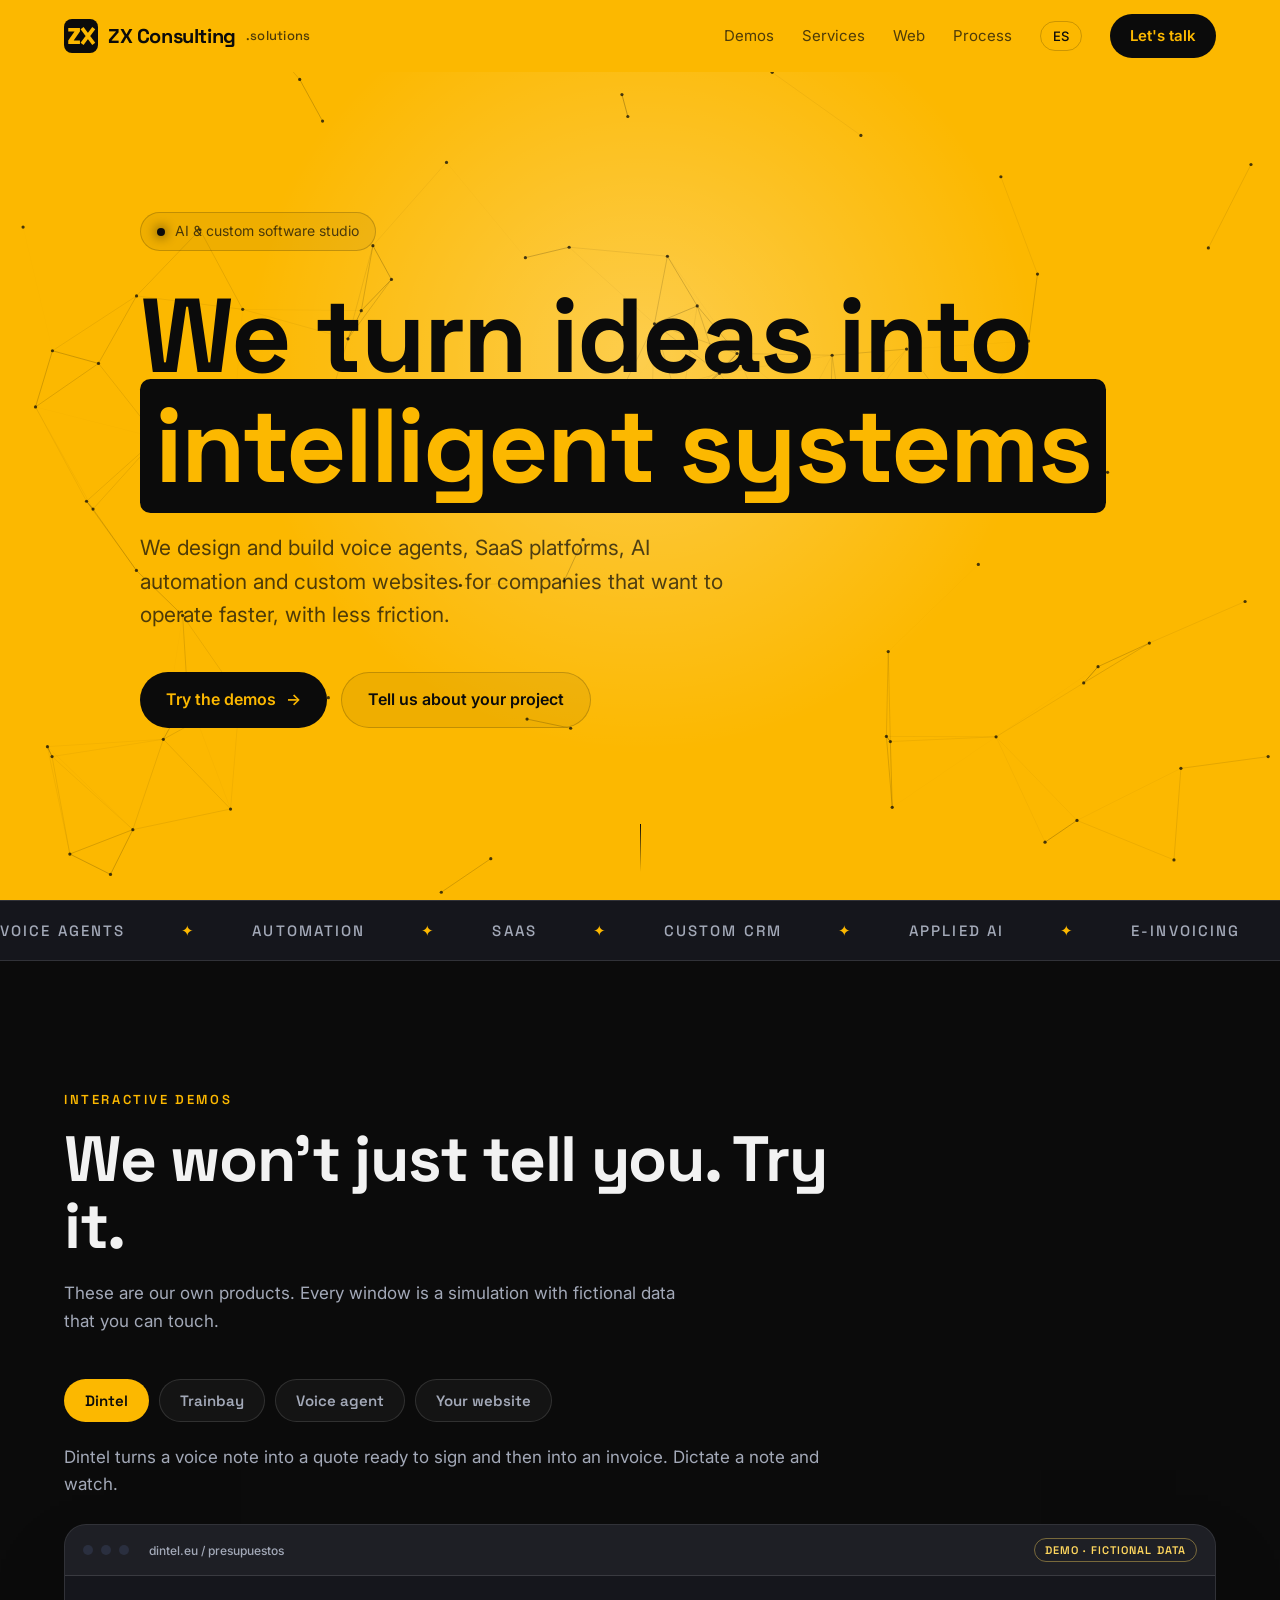
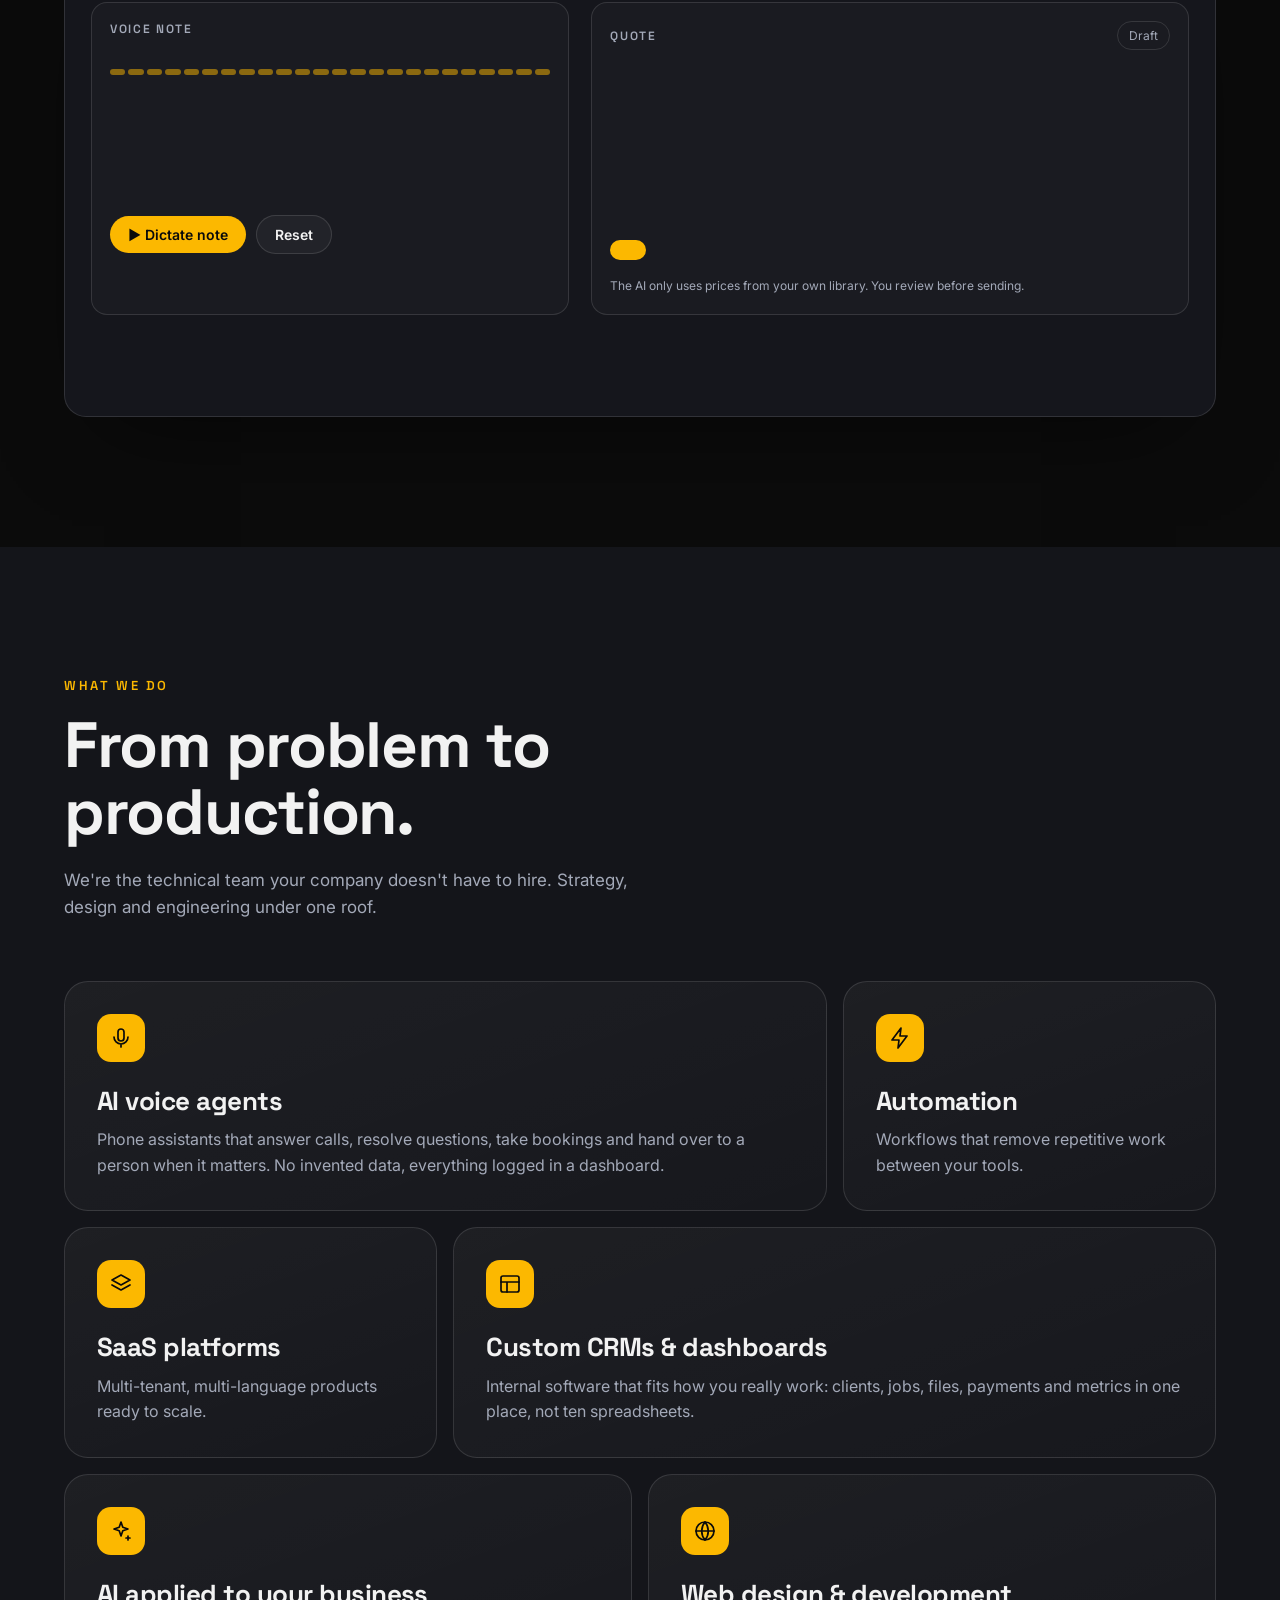
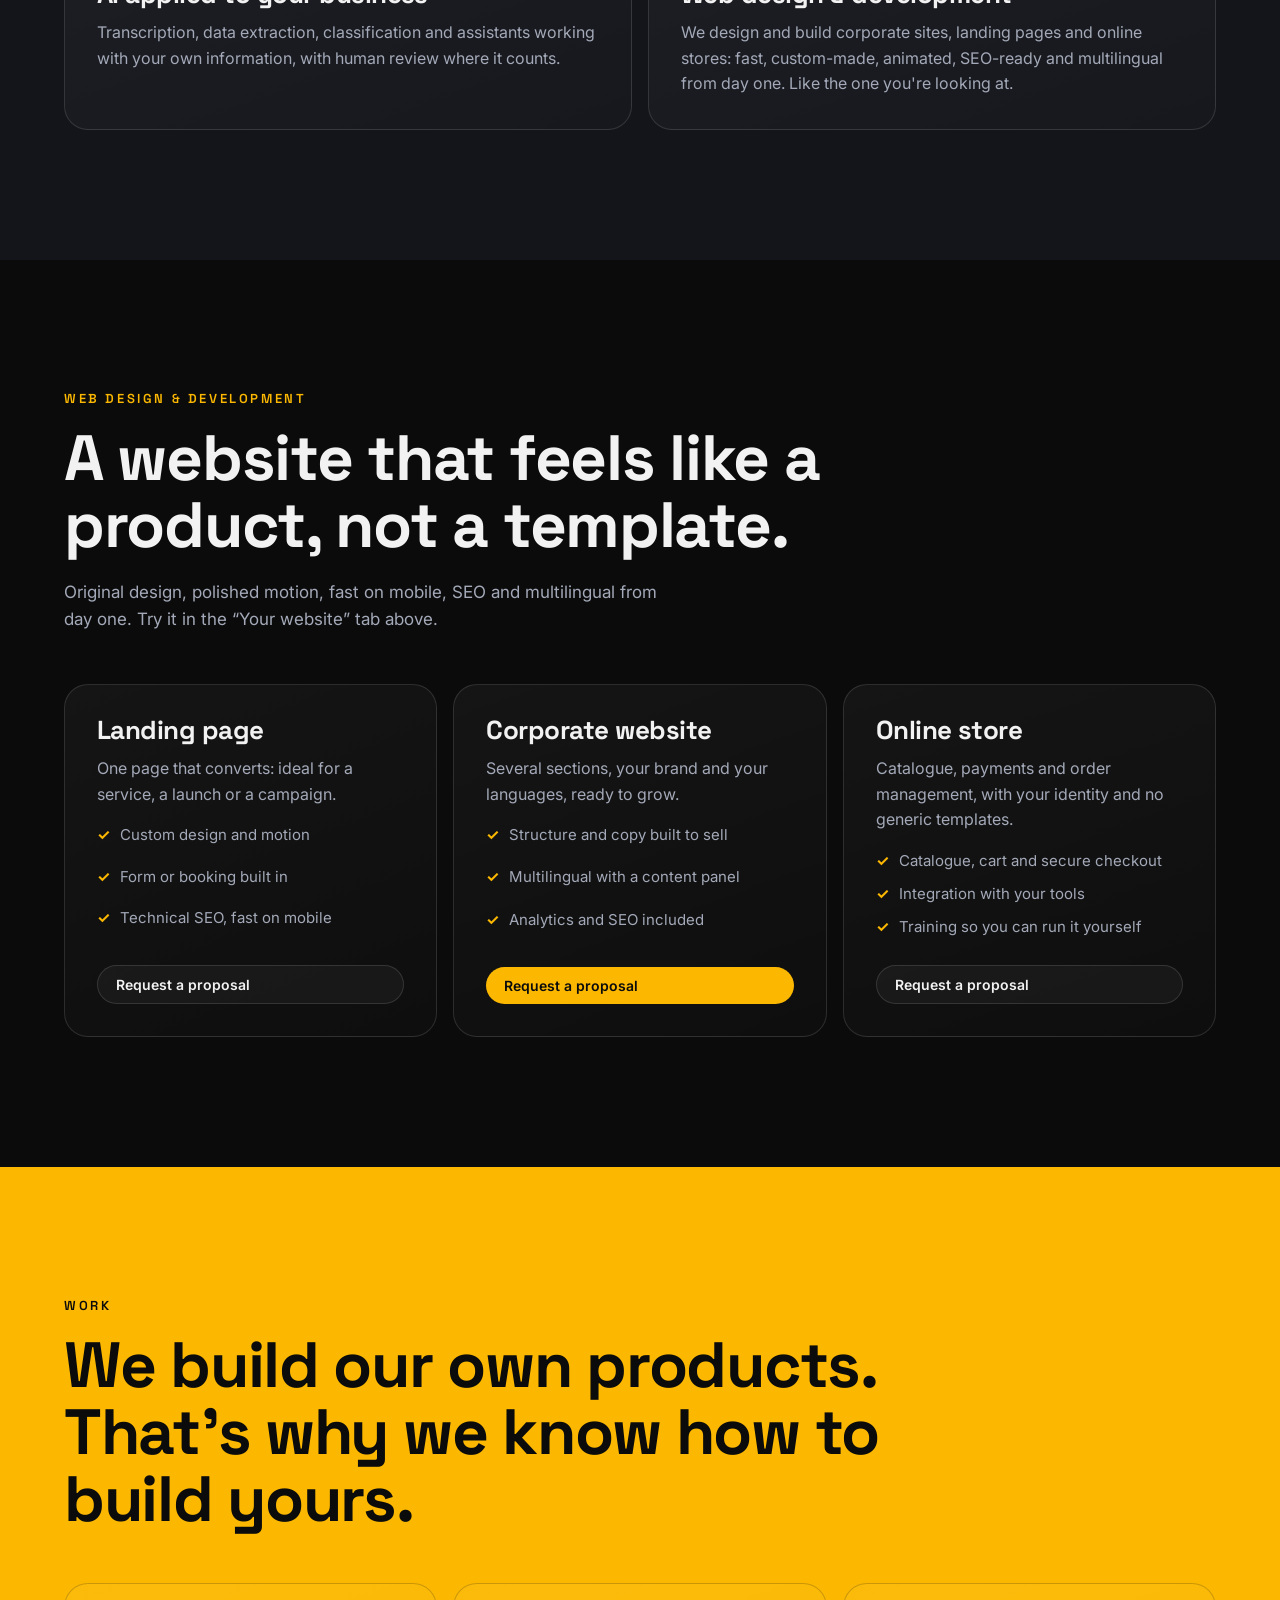
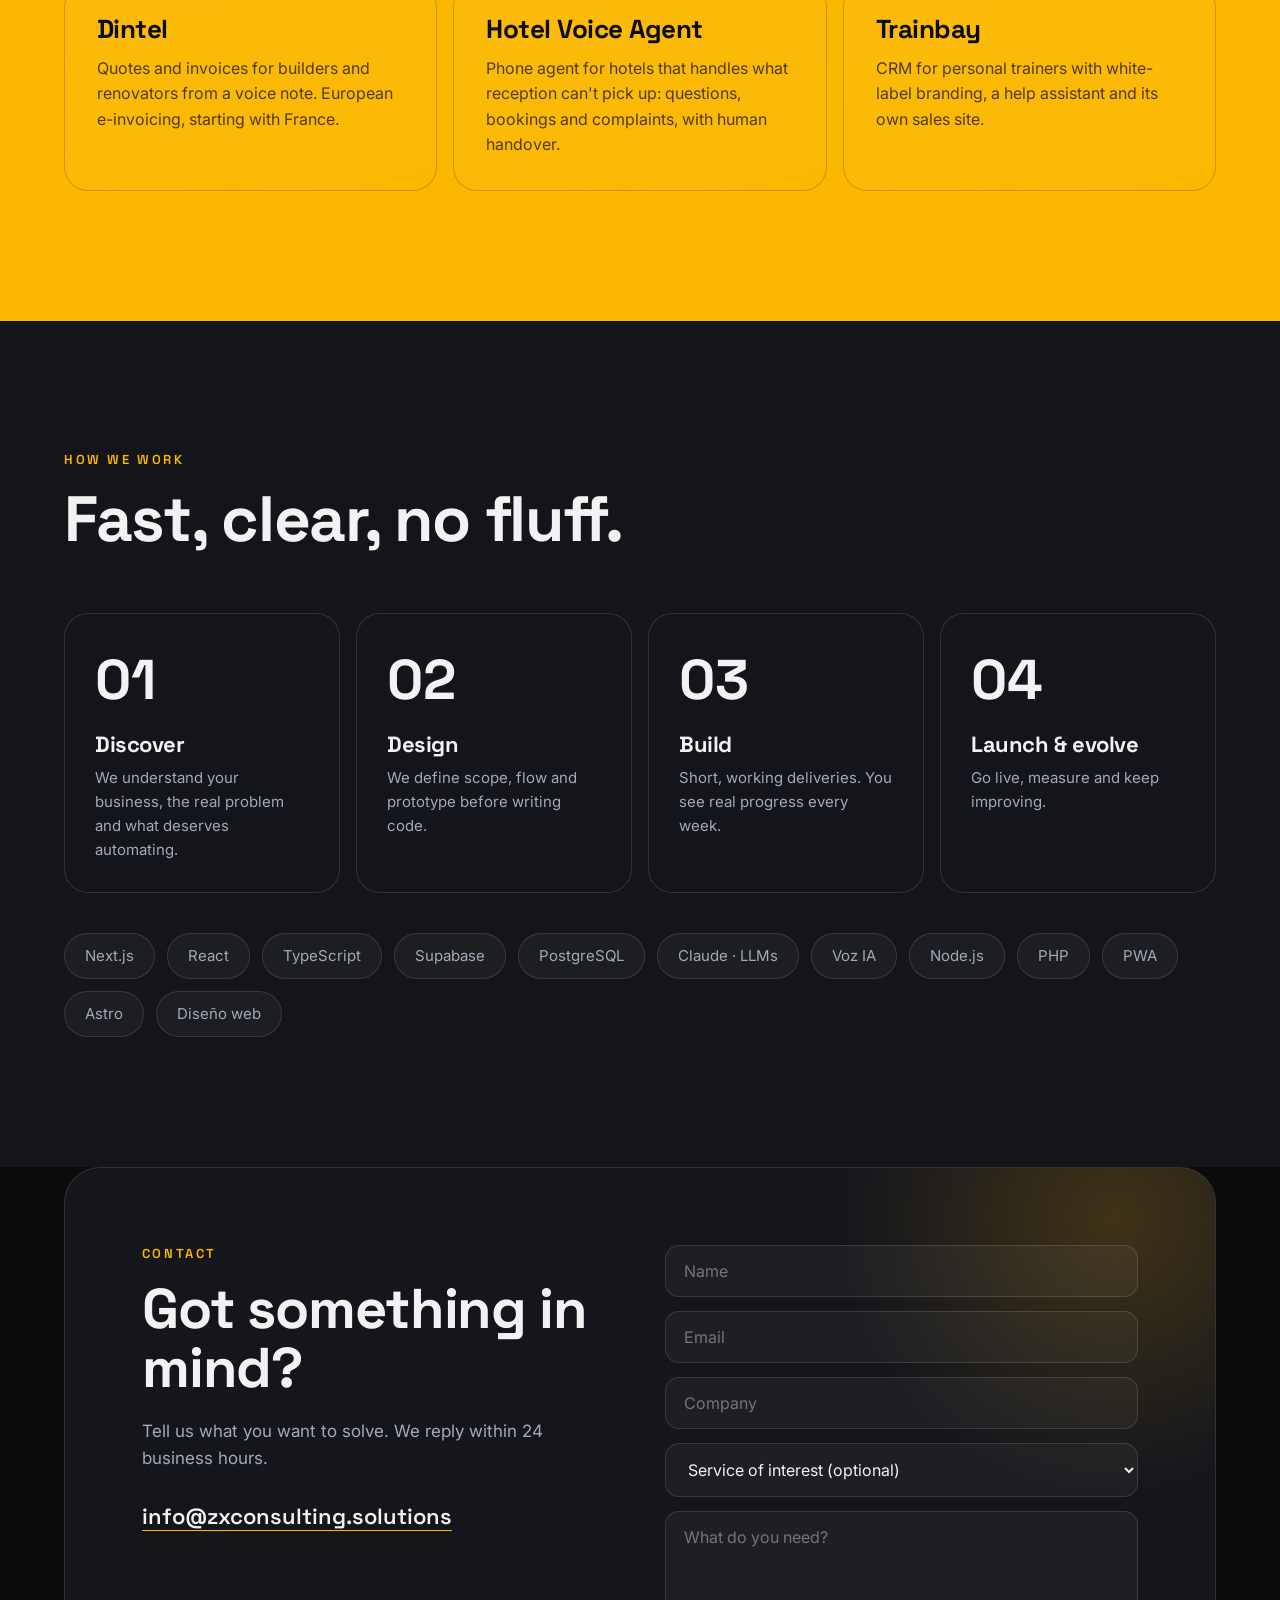
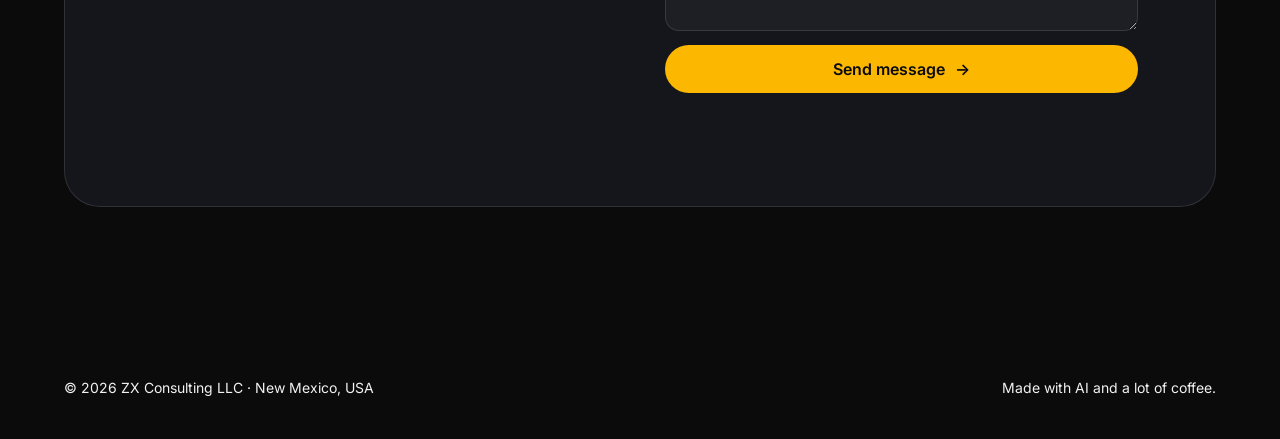
==== commit 5f0edf84: "Logo ZX: monograma, lockups y favicon; logo del menú en SVG Co-Authored-By: Claude Sonnet 5.5 <norep" ====
--- a/index.html
+++ b/index.html
@@ -11,7 +11,7 @@
 <meta property="og:type" content="website">
 <meta property="og:url" content="https://zxconsulting.solutions/">
 <meta name="theme-color" content="#fcb800">
-<link rel="icon" href="data:image/svg+xml,%3Csvg xmlns='http://www.w3.org/2000/svg' viewBox='0 0 64 64'%3E%3Crect width='64' height='64' rx='14' fill='%23fcb800'/%3E%3Cpath d='M16 18h32L16 46h32' fill='none' stroke='%230b0b0b' stroke-width='6' stroke-linejoin='round'/%3E%3C/svg%3E">
+<link rel="icon" type="image/svg+xml" href="data:image/svg+xml,%3Csvg xmlns='http://www.w3.org/2000/svg' viewBox='0 0 64 64'%3E%3Crect width='64' height='64' rx='15' fill='%23fcb800'/%3E%3Cpath d='M8 17h22v6.5L18.2 40.5H30V47H8v-6.5l11.8-17H8z' fill='%230b0b0b'/%3E%3Cpath d='M34 17l22 30M56 17L34 47' stroke='%230b0b0b' stroke-width='7' fill='none'/%3E%3C/svg%3E">
 <script type="application/ld+json">{"@context":"https://schema.org","@type":"ProfessionalService","name":"ZX Consulting Solutions","legalName":"ZX Consulting LLC","url":"https://zxconsulting.solutions/","email":"info@zxconsulting.solutions","areaServed":"Worldwide","knowsLanguage":["es","en"],"description":"Estudio de IA, software a medida y diseño web: agentes de voz, plataformas SaaS, CRMs, automatización y creación de páginas web.","makesOffer":[{"@type":"Offer","itemOffered":{"@type":"Service","name":"Agentes de voz con IA"}},{"@type":"Offer","itemOffered":{"@type":"Service","name":"Diseño y creación de páginas web"}},{"@type":"Offer","itemOffered":{"@type":"Service","name":"CRMs y plataformas SaaS a medida"}},{"@type":"Offer","itemOffered":{"@type":"Service","name":"Automatización con IA"}}]}</script>
 <link rel="preconnect" href="https://fonts.googleapis.com">
 <link rel="preconnect" href="https://fonts.gstatic.com" crossorigin>
@@ -38,7 +38,7 @@
 nav.sc{color:var(--tx);background:rgba(11,11,11,.88);backdrop-filter:blur(14px);border-bottom:1px solid var(--line)}
 .nav{display:flex;align-items:center;justify-content:space-between;height:72px}
 .logo{font-weight:700;font-size:20px;display:flex;align-items:center;gap:10px}
-.logo i{width:30px;height:30px;border-radius:8px;background:var(--grad);display:grid;place-items:center;color:var(--btnt);font-style:normal;font-size:15px;font-weight:700}
+.logo .mk{width:34px;height:34px;flex:none}
 .logo small{font-weight:500;color:var(--mut);font-size:13px;letter-spacing:.02em}
 .links{display:flex;gap:28px;align-items:center;font-size:15px;color:var(--mut)}
 .links a:hover{color:var(--tx)}
@@ -206,7 +206,7 @@
 </head>
 <body>
 <nav id="nav" class="t-y"><div class="wrap nav">
-  <a href="#top" class="logo"><i>ZX</i>ZX Consulting <small>.solutions</small></a>
+  <a href="#top" class="logo"><svg class="mk" viewBox="0 0 64 64" aria-hidden="true"><rect width="64" height="64" rx="15" fill="var(--grad)"/><path d="M8 17h22v6.5L18.2 40.5H30V47H8v-6.5l11.8-17H8z" fill="var(--btnt)"/><g stroke="var(--btnt)" stroke-width="7" fill="none"><path d="M34 17l22 30M56 17L34 47"/></g></svg>ZX Consulting <small>.solutions</small></a>
   <div class="links">
     <a href="#demos" data-i18n="n5">Demos</a>
     <a href="#services" data-i18n="n1">Servicios</a>
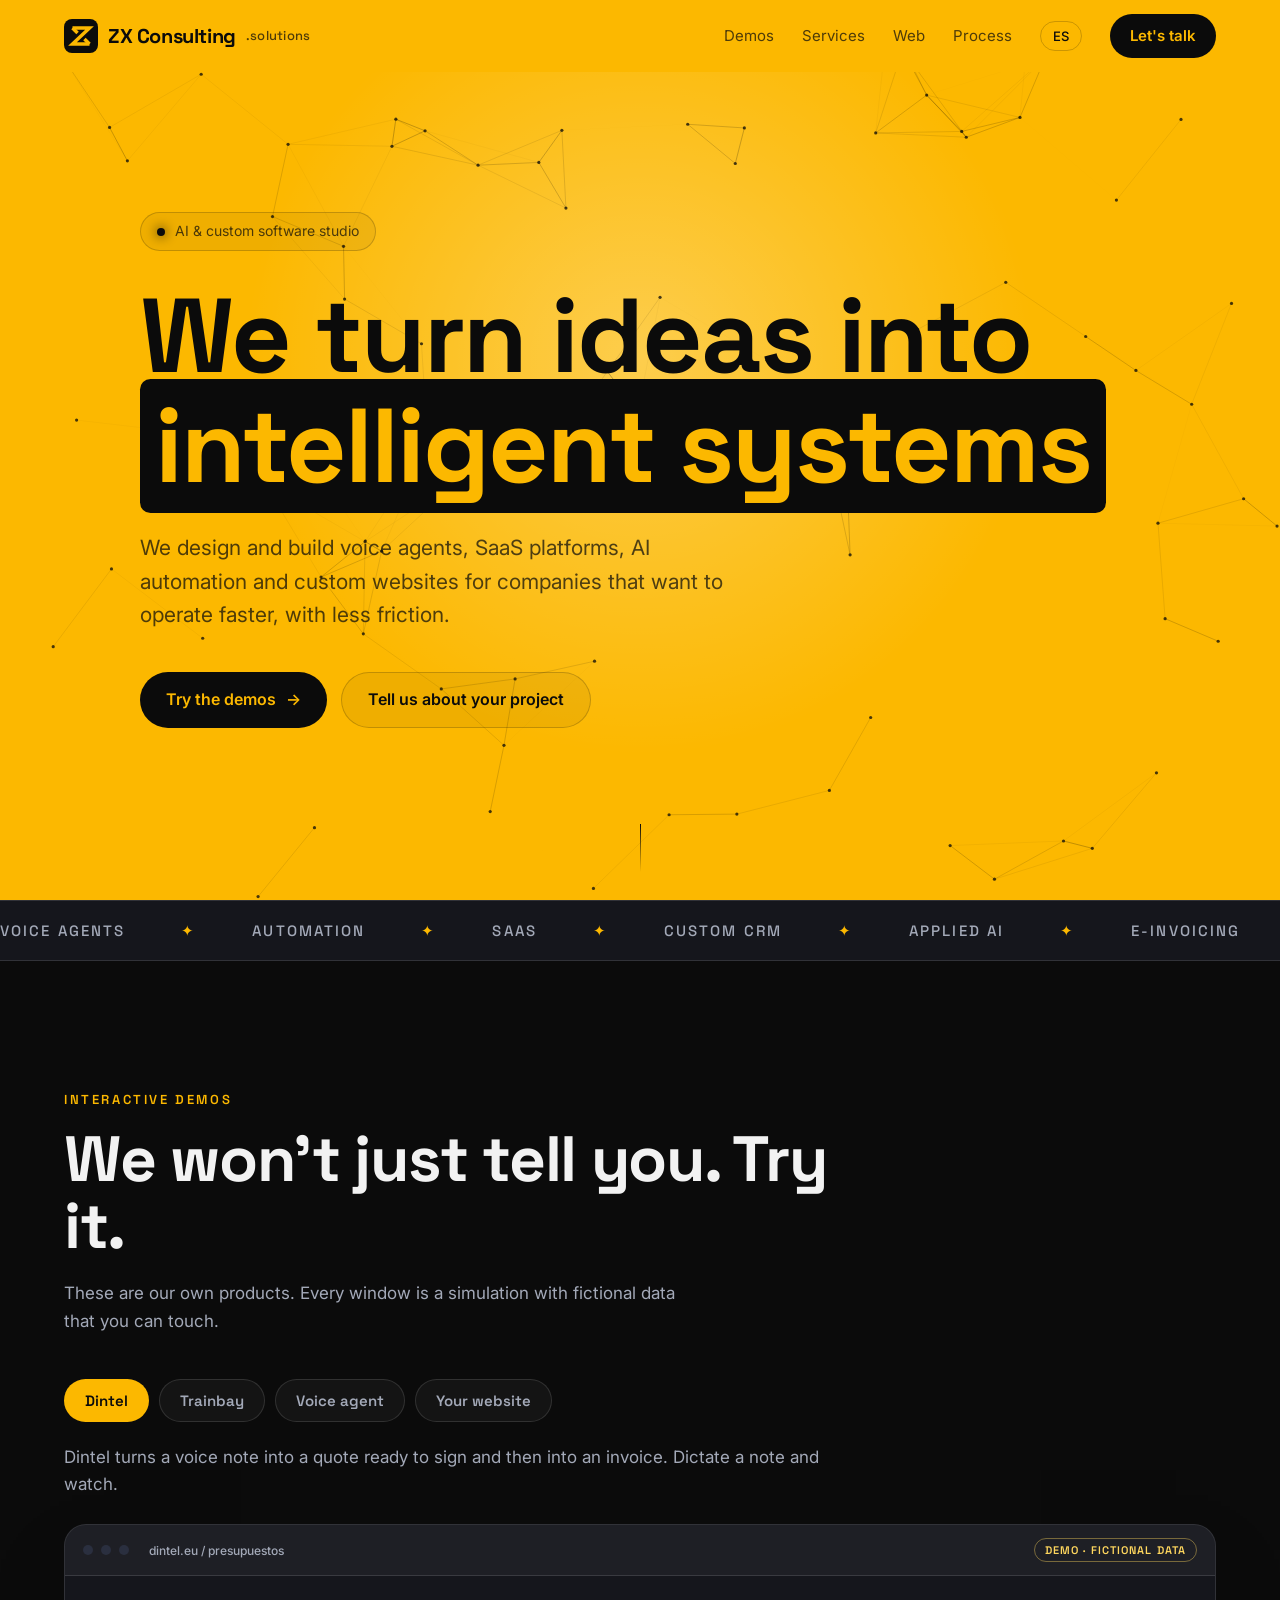
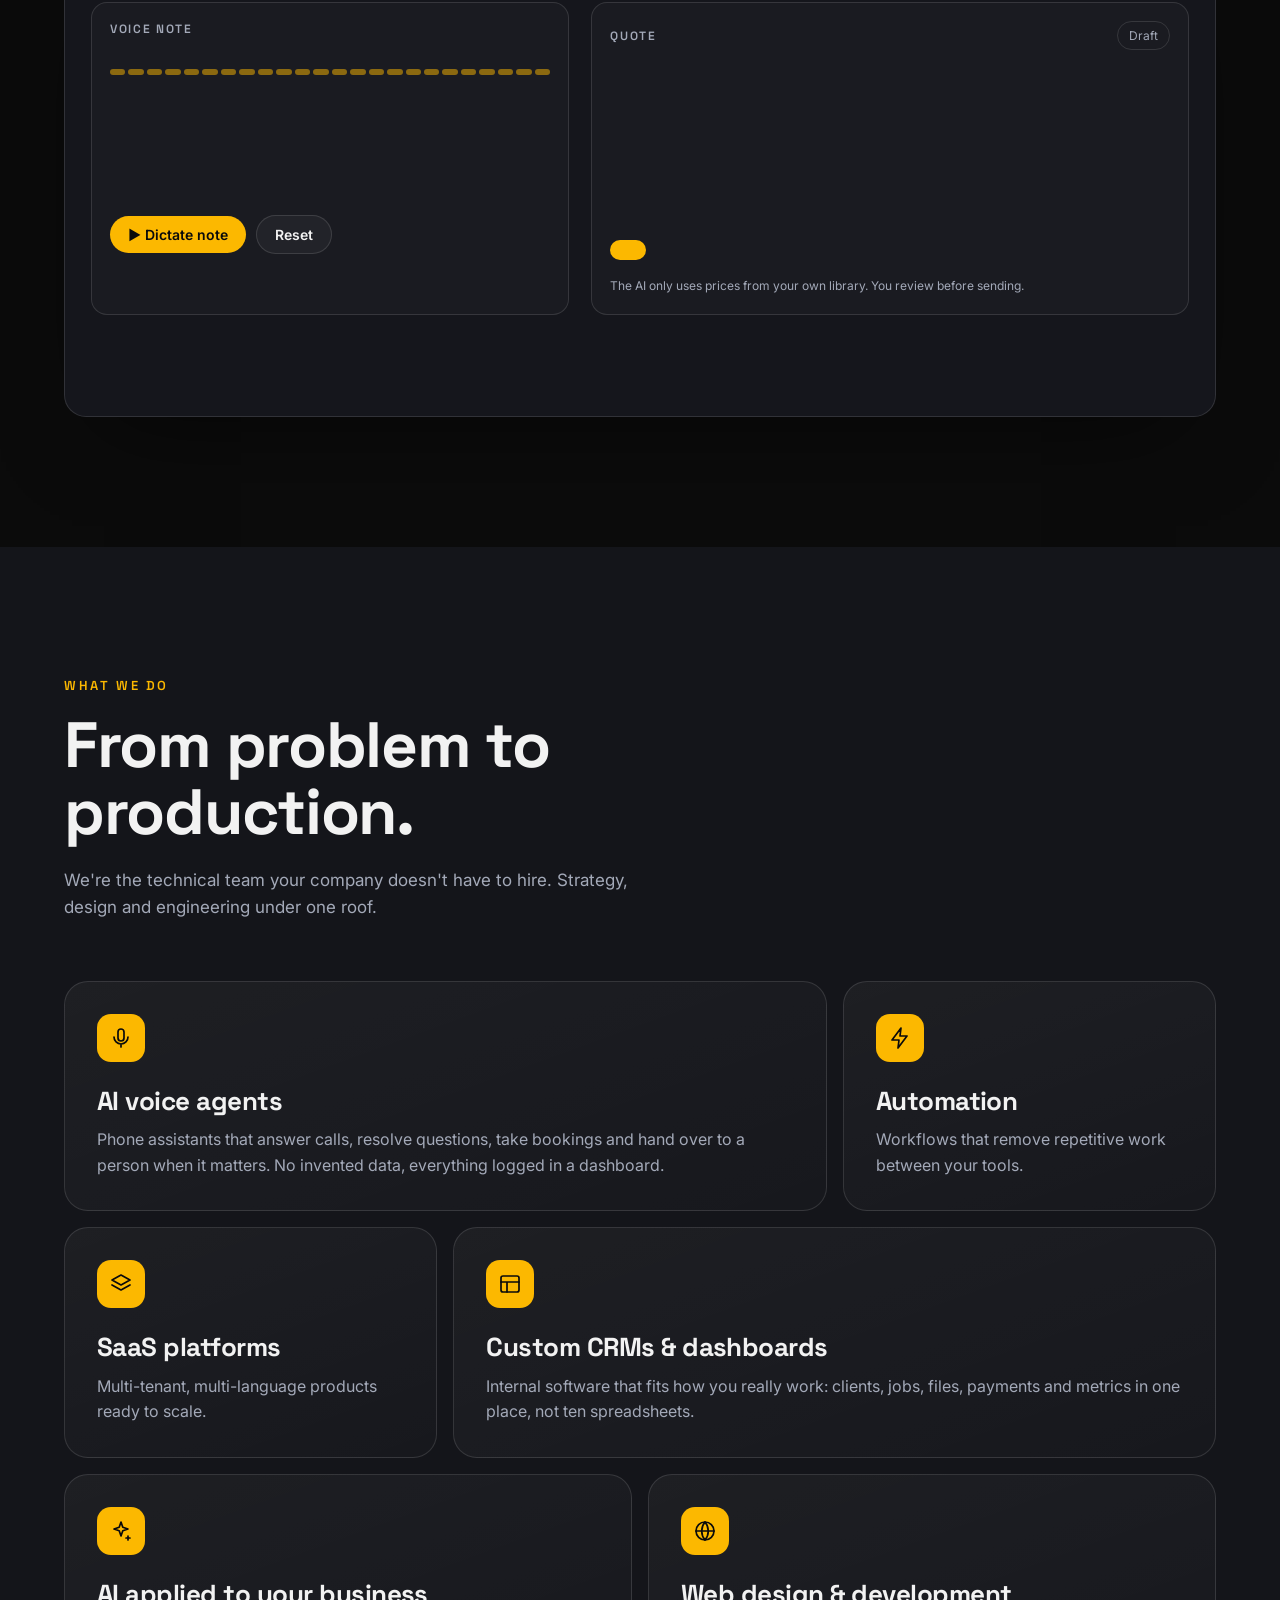
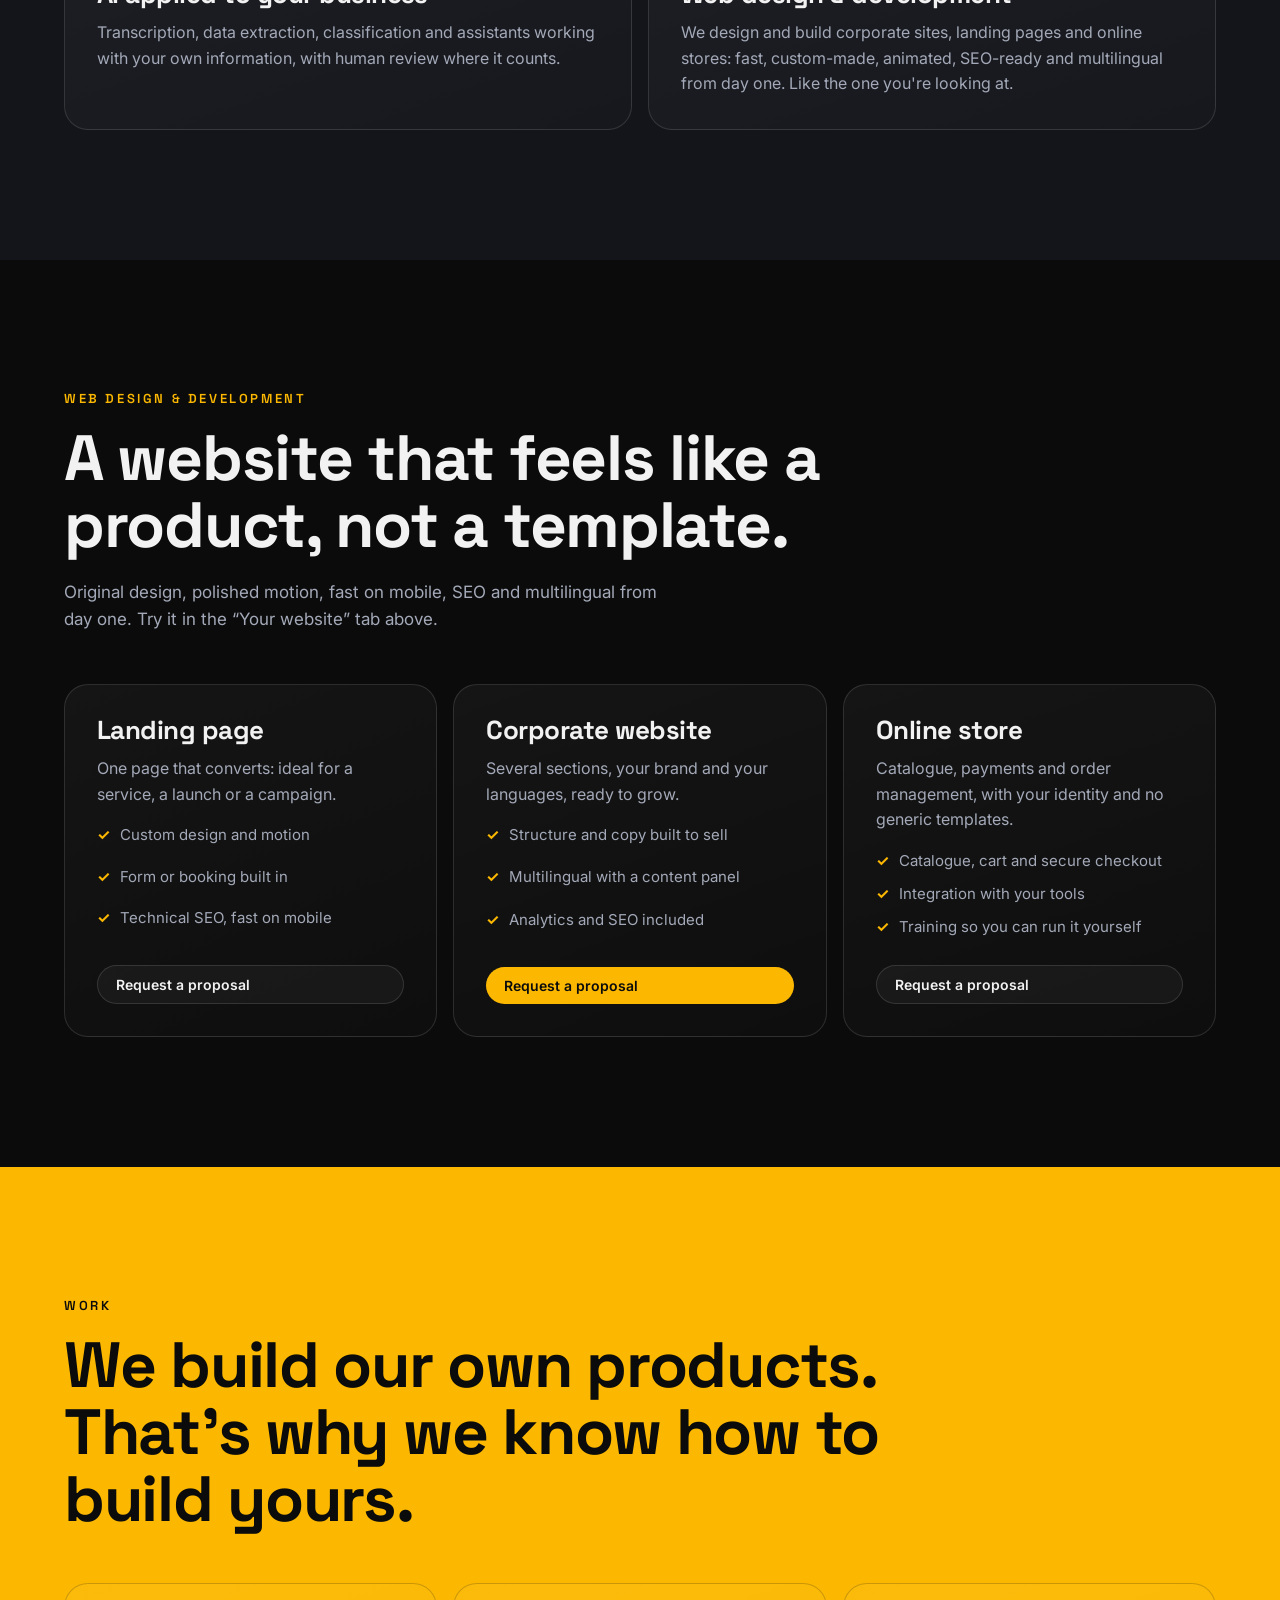
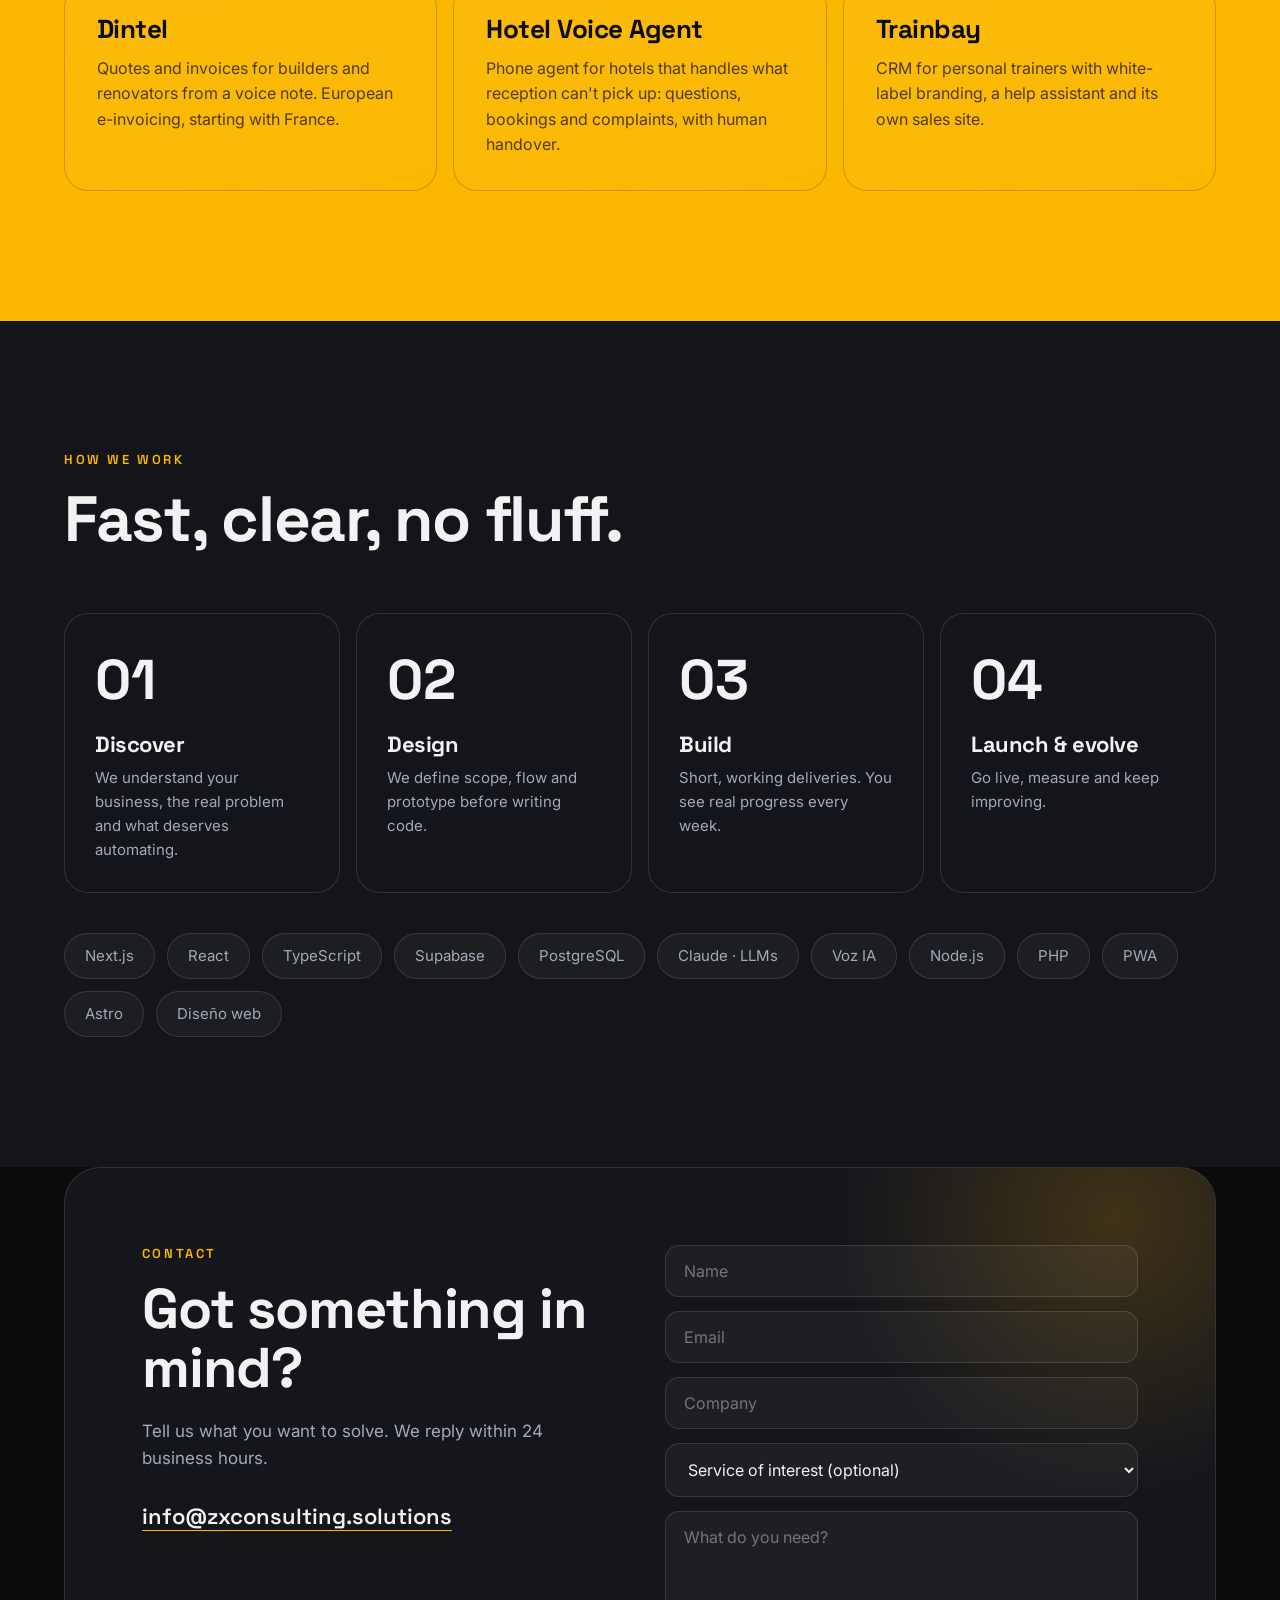
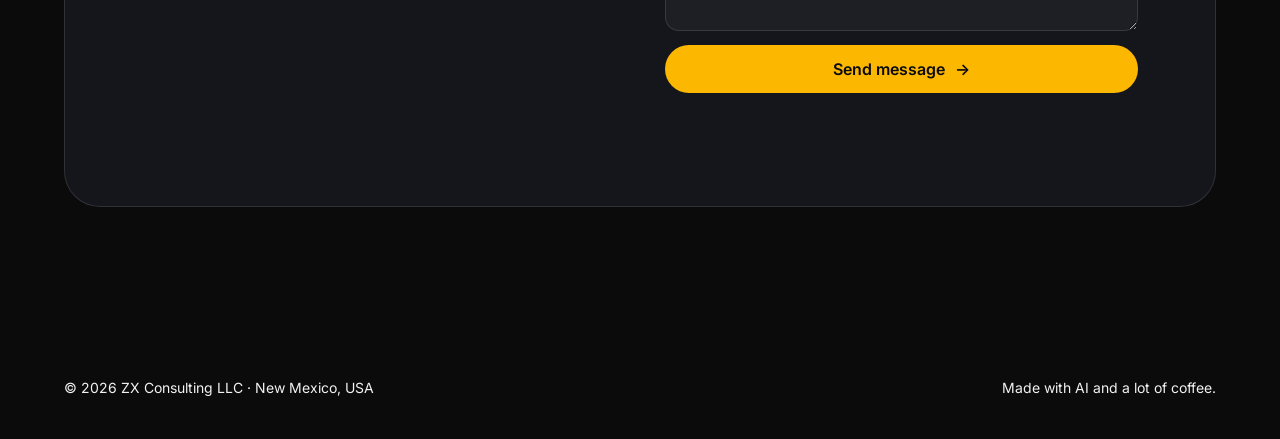
==== commit fc33af66: "Logo: volver al monograma Z con diagonal cruzada (SVG, PNG, menú y favicon) Co-Authored-By: Claude S" ====
--- a/index.html
+++ b/index.html
@@ -11,7 +11,7 @@
 <meta property="og:type" content="website">
 <meta property="og:url" content="https://zxconsulting.solutions/">
 <meta name="theme-color" content="#fcb800">
-<link rel="icon" type="image/svg+xml" href="data:image/svg+xml,%3Csvg xmlns='http://www.w3.org/2000/svg' viewBox='0 0 64 64'%3E%3Crect width='64' height='64' rx='15' fill='%23fcb800'/%3E%3Cpath d='M8 17h22v6.5L18.2 40.5H30V47H8v-6.5l11.8-17H8z' fill='%230b0b0b'/%3E%3Cpath d='M34 17l22 30M56 17L34 47' stroke='%230b0b0b' stroke-width='7' fill='none'/%3E%3C/svg%3E">
+<link rel="icon" type="image/svg+xml" href="data:image/svg+xml,%3Csvg xmlns='http://www.w3.org/2000/svg' viewBox='0 0 64 64'%3E%3Crect width='64' height='64' rx='15' fill='%23fcb800'/%3E%3Cg fill='none' stroke='%230b0b0b' stroke-width='6.5' stroke-linejoin='miter' stroke-miterlimit='10'%3E%3Cpath d='M16 17h32L16 47h32'/%3E%3Cpath d='M16 17l9.5 9.5M38.5 37.5 48 47'/%3E%3C/g%3E%3C/svg%3E">
 <script type="application/ld+json">{"@context":"https://schema.org","@type":"ProfessionalService","name":"ZX Consulting Solutions","legalName":"ZX Consulting LLC","url":"https://zxconsulting.solutions/","email":"info@zxconsulting.solutions","areaServed":"Worldwide","knowsLanguage":["es","en"],"description":"Estudio de IA, software a medida y diseño web: agentes de voz, plataformas SaaS, CRMs, automatización y creación de páginas web.","makesOffer":[{"@type":"Offer","itemOffered":{"@type":"Service","name":"Agentes de voz con IA"}},{"@type":"Offer","itemOffered":{"@type":"Service","name":"Diseño y creación de páginas web"}},{"@type":"Offer","itemOffered":{"@type":"Service","name":"CRMs y plataformas SaaS a medida"}},{"@type":"Offer","itemOffered":{"@type":"Service","name":"Automatización con IA"}}]}</script>
 <link rel="preconnect" href="https://fonts.googleapis.com">
 <link rel="preconnect" href="https://fonts.gstatic.com" crossorigin>
@@ -206,7 +206,7 @@
 </head>
 <body>
 <nav id="nav" class="t-y"><div class="wrap nav">
-  <a href="#top" class="logo"><svg class="mk" viewBox="0 0 64 64" aria-hidden="true"><rect width="64" height="64" rx="15" fill="var(--grad)"/><path d="M8 17h22v6.5L18.2 40.5H30V47H8v-6.5l11.8-17H8z" fill="var(--btnt)"/><g stroke="var(--btnt)" stroke-width="7" fill="none"><path d="M34 17l22 30M56 17L34 47"/></g></svg>ZX Consulting <small>.solutions</small></a>
+  <a href="#top" class="logo"><svg class="mk" viewBox="0 0 64 64" aria-hidden="true"><rect width="64" height="64" rx="15" fill="var(--grad)"/><g fill="none" stroke="var(--btnt)" stroke-width="6.5" stroke-linejoin="miter" stroke-miterlimit="10"><path d="M16 17h32L16 47h32"/><path d="M16 17l9.5 9.5M38.5 37.5 48 47"/></g></svg>ZX Consulting <small>.solutions</small></a>
   <div class="links">
     <a href="#demos" data-i18n="n5">Demos</a>
     <a href="#services" data-i18n="n1">Servicios</a>
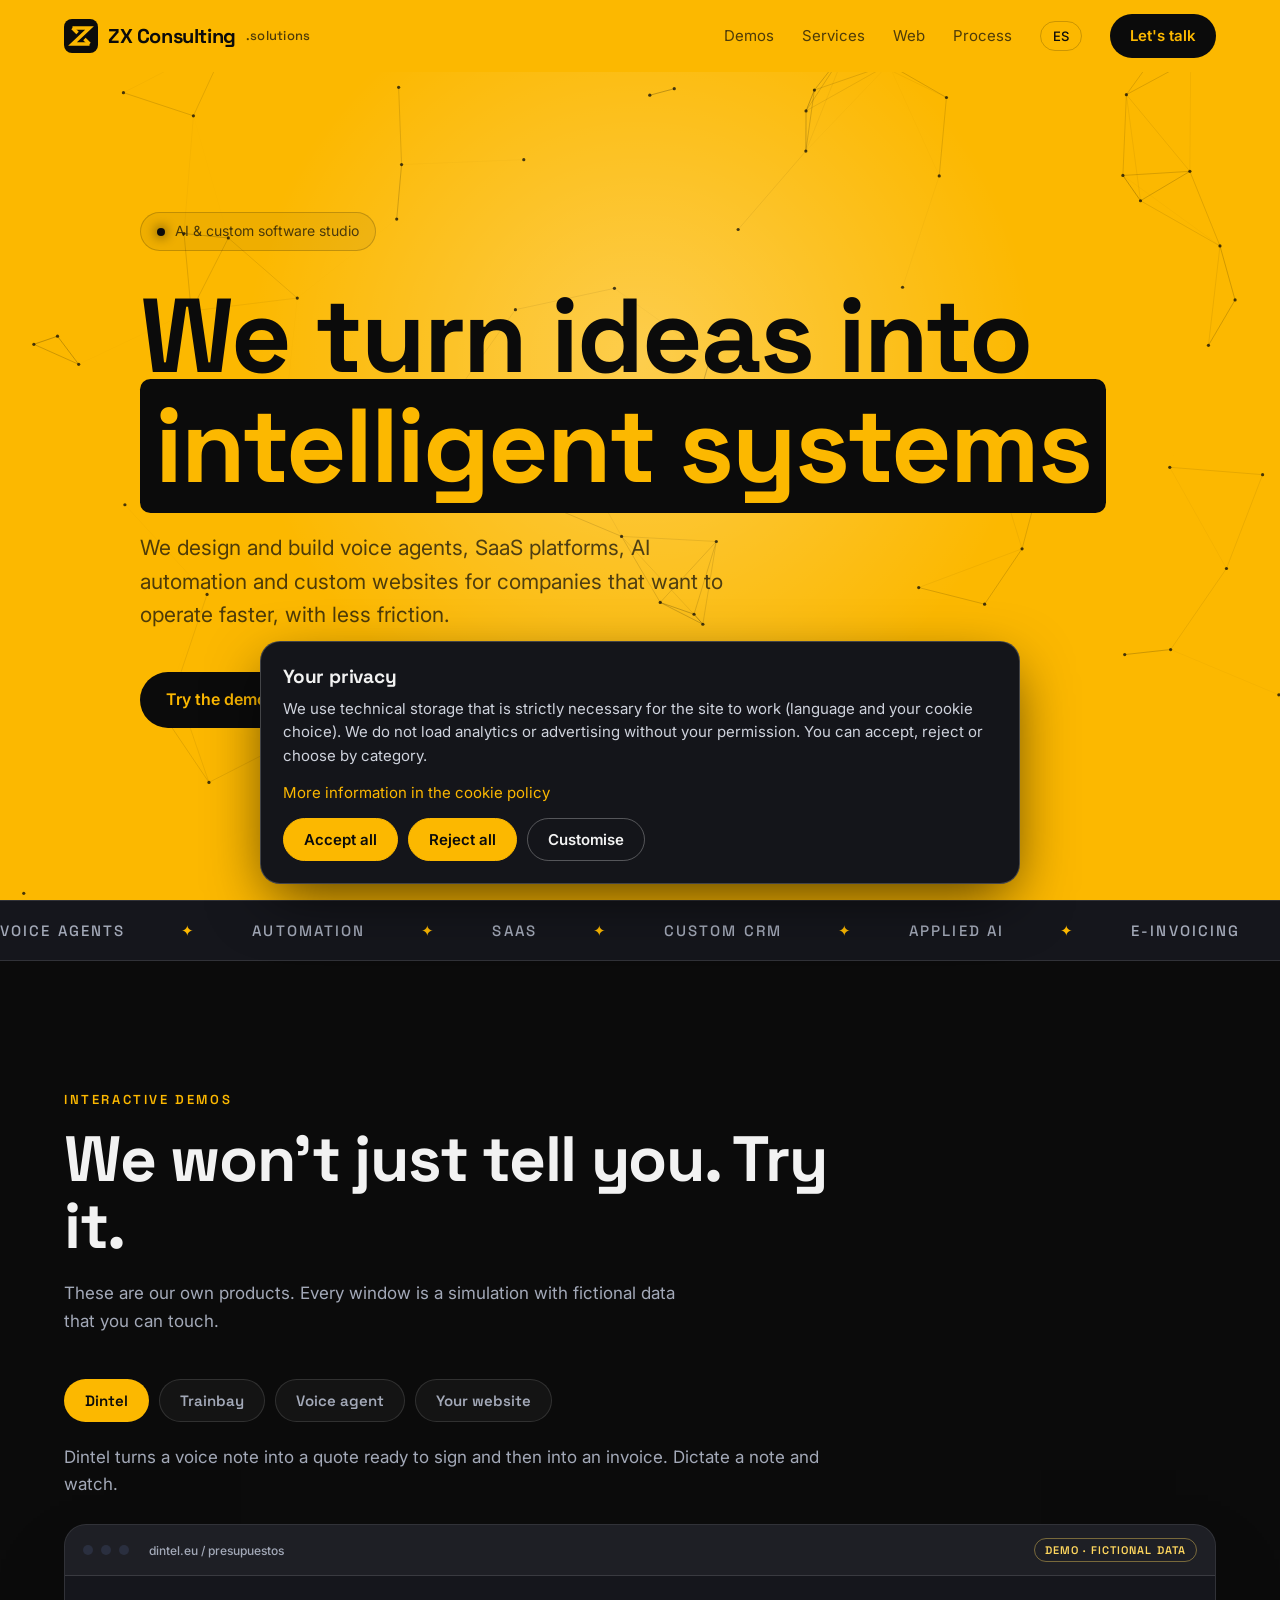
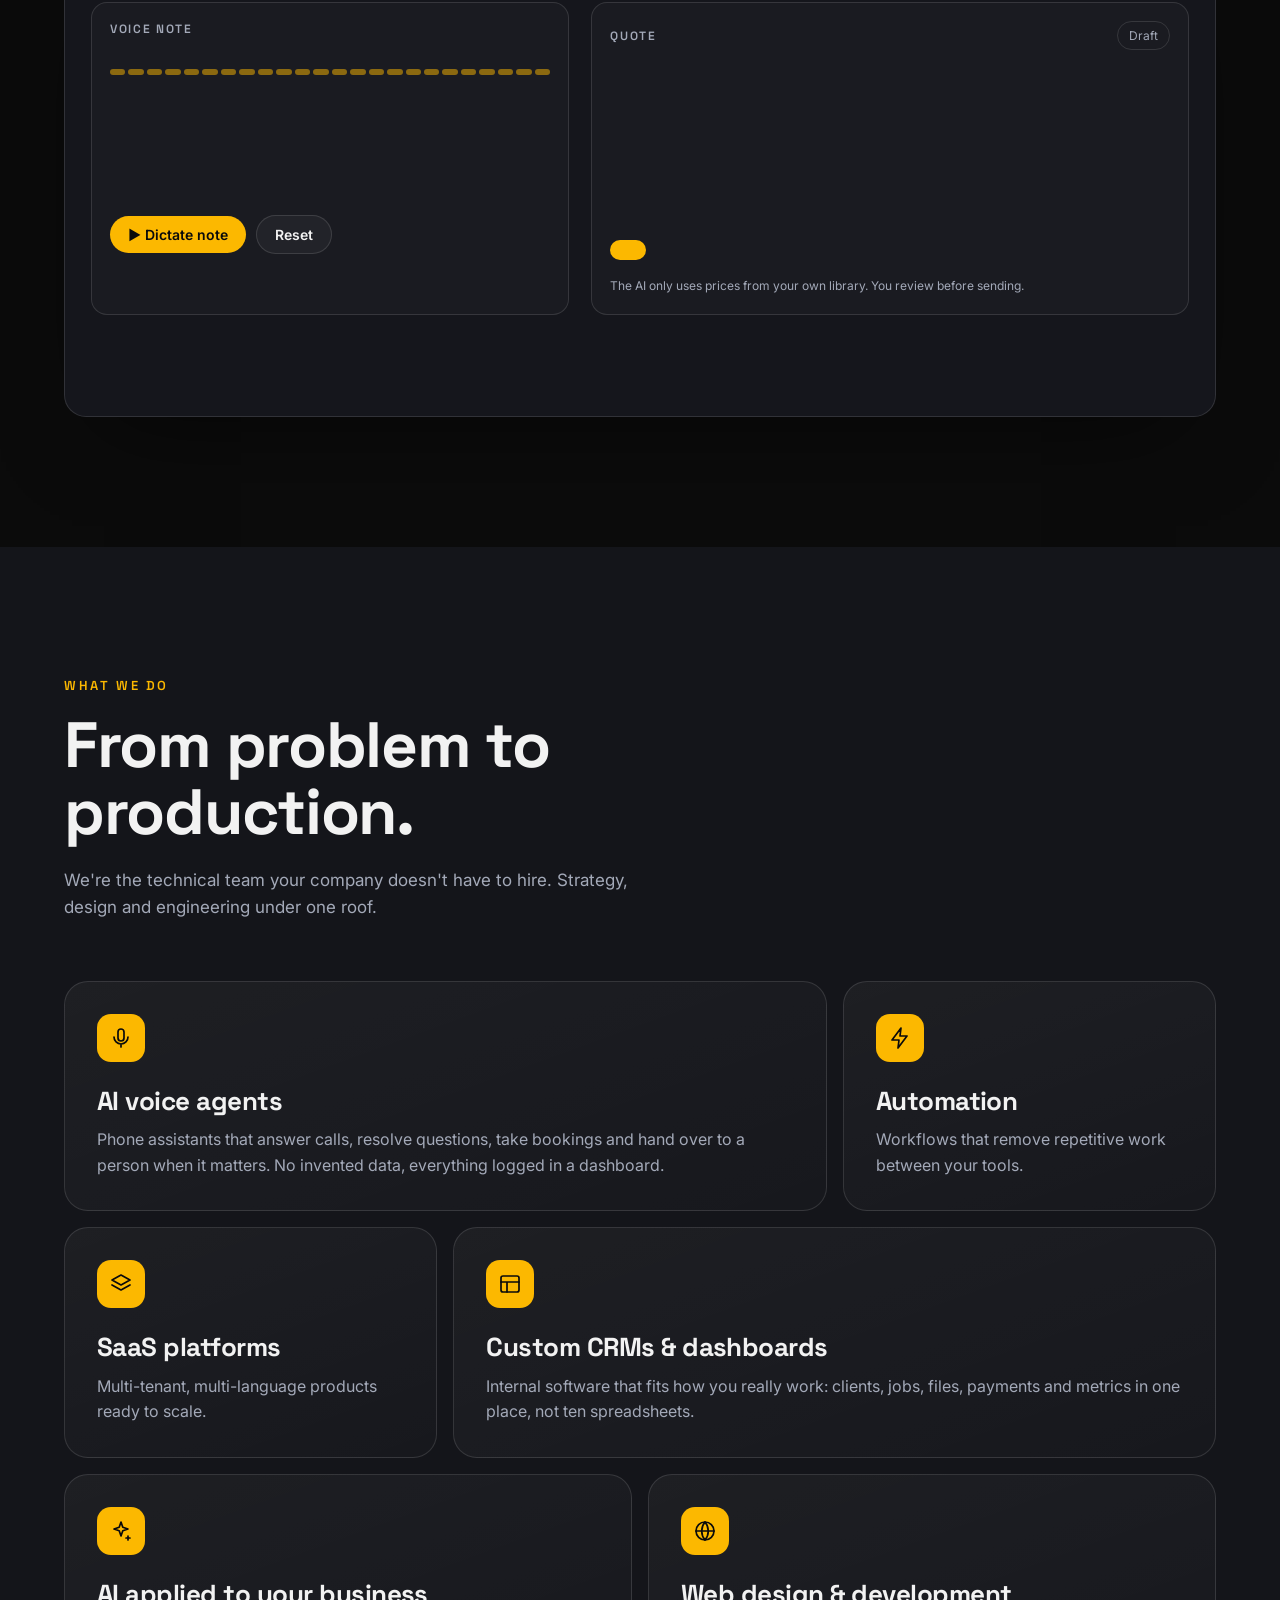
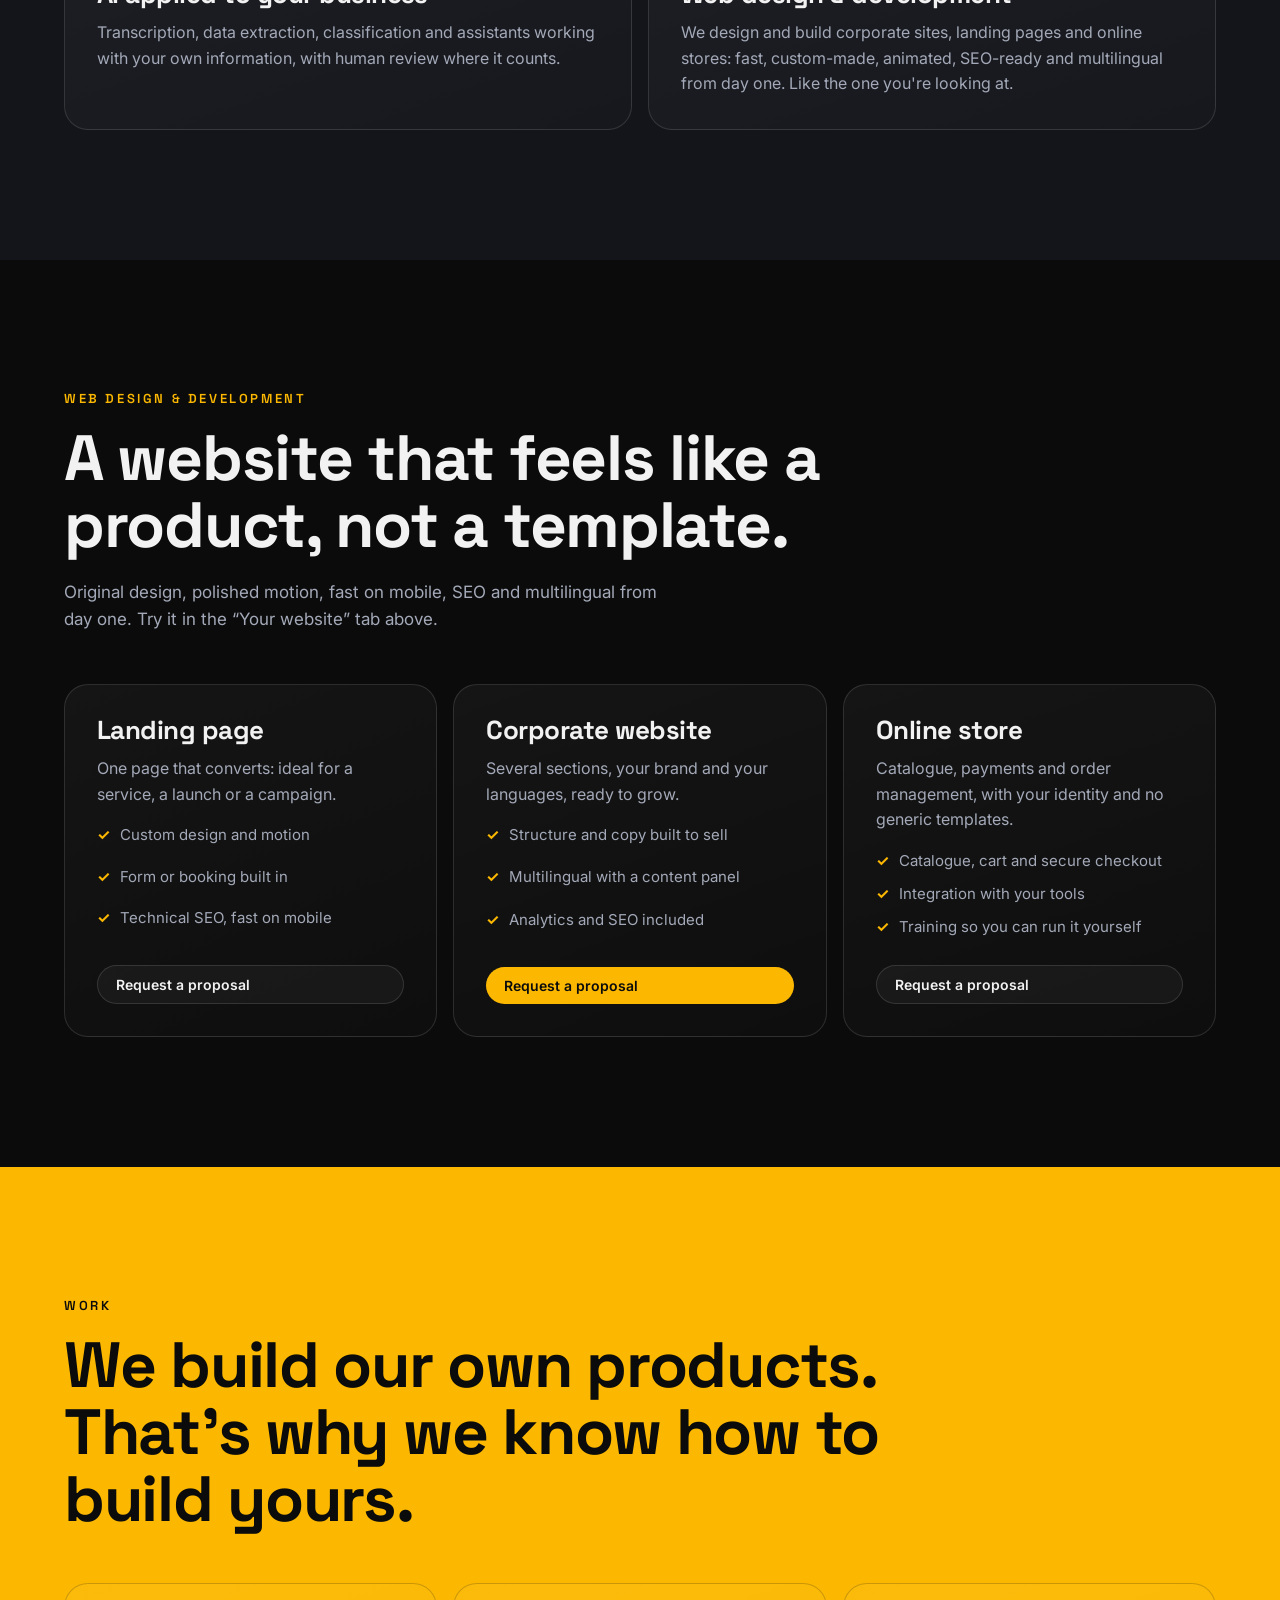
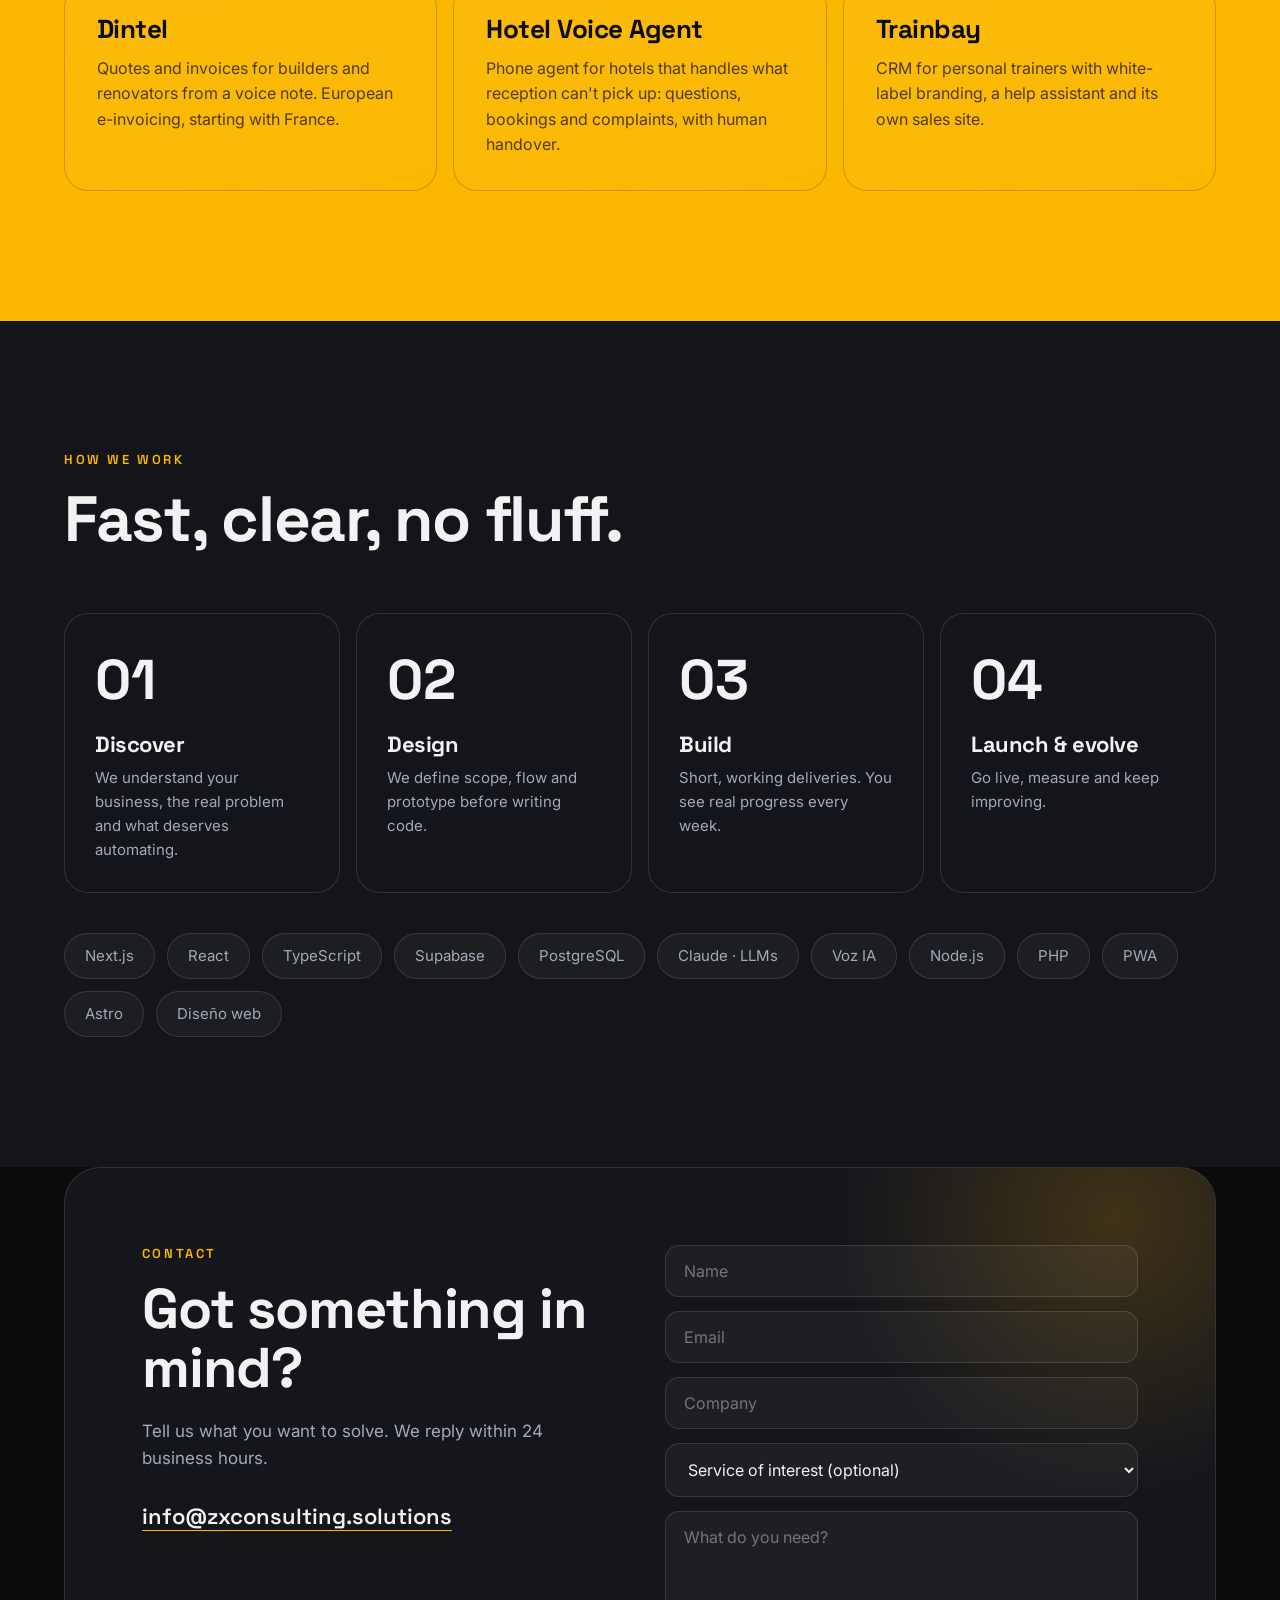
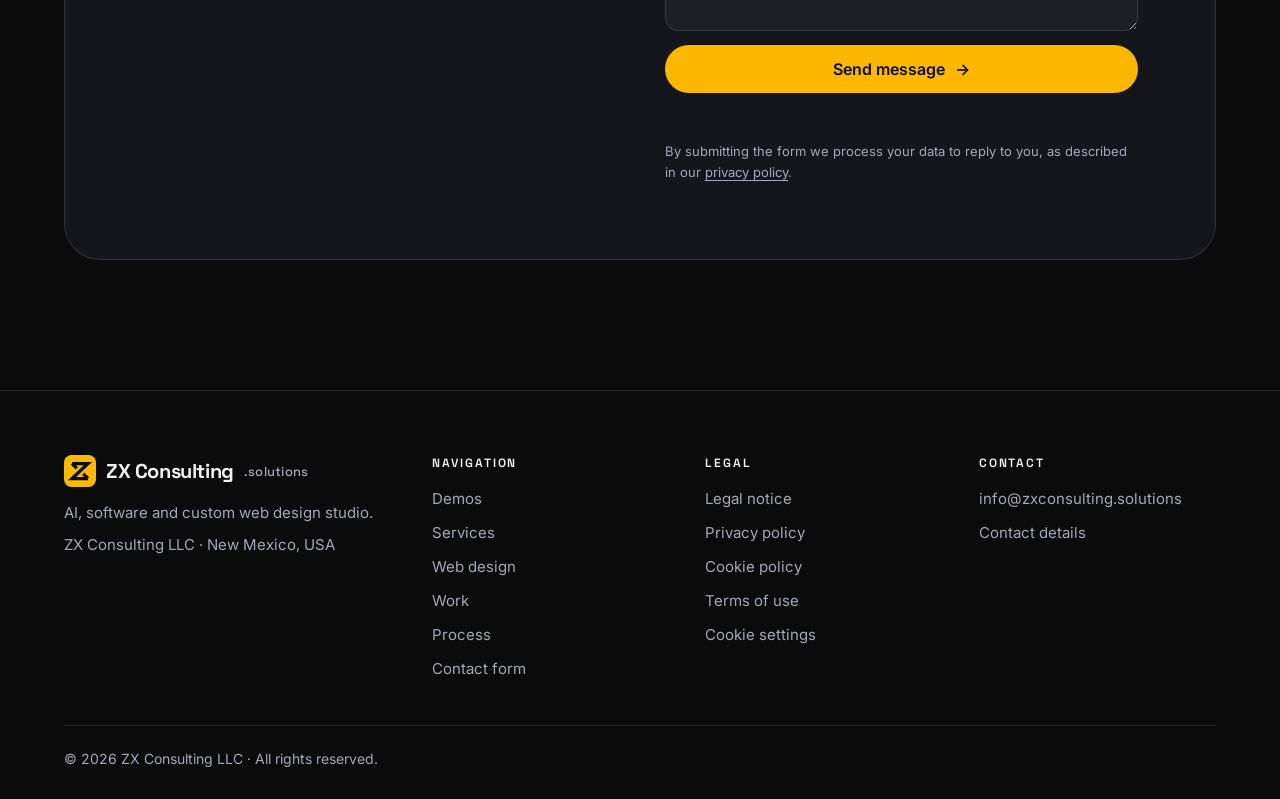
==== commit 6550dbe5: "Web: páginas legales (borrador), contacto, pie con índice y banner de cookies Añade aviso legal, pri" ====
--- a/index.html
+++ b/index.html
@@ -10,7 +10,13 @@
 <meta property="og:description" content="Diseñamos y construimos IA, software y webs a medida. Prueba las demos interactivas de nuestros productos.">
 <meta property="og:type" content="website">
 <meta property="og:url" content="https://zxconsulting.solutions/">
+<meta property="og:image" content="https://zxconsulting.solutions/brand/png/logo-lockup-dark.png">
+<meta property="og:site_name" content="ZX Consulting Solutions">
+<meta name="twitter:card" content="summary">
 <meta name="theme-color" content="#fcb800">
+<link rel="icon" type="image/png" sizes="64x64" href="brand/png/logo-mark-64.png">
+<link rel="apple-touch-icon" href="brand/png/logo-mark-256.png">
+<link rel="stylesheet" href="site.css">
 <link rel="icon" type="image/svg+xml" href="data:image/svg+xml,%3Csvg xmlns='http://www.w3.org/2000/svg' viewBox='0 0 64 64'%3E%3Crect width='64' height='64' rx='15' fill='%23fcb800'/%3E%3Cg fill='none' stroke='%230b0b0b' stroke-width='6.5' stroke-linejoin='miter' stroke-miterlimit='10'%3E%3Cpath d='M16 17h32L16 47h32'/%3E%3Cpath d='M16 17l9.5 9.5M38.5 37.5 48 47'/%3E%3C/g%3E%3C/svg%3E">
 <script type="application/ld+json">{"@context":"https://schema.org","@type":"ProfessionalService","name":"ZX Consulting Solutions","legalName":"ZX Consulting LLC","url":"https://zxconsulting.solutions/","email":"info@zxconsulting.solutions","areaServed":"Worldwide","knowsLanguage":["es","en"],"description":"Estudio de IA, software a medida y diseño web: agentes de voz, plataformas SaaS, CRMs, automatización y creación de páginas web.","makesOffer":[{"@type":"Offer","itemOffered":{"@type":"Service","name":"Agentes de voz con IA"}},{"@type":"Offer","itemOffered":{"@type":"Service","name":"Diseño y creación de páginas web"}},{"@type":"Offer","itemOffered":{"@type":"Service","name":"CRMs y plataformas SaaS a medida"}},{"@type":"Offer","itemOffered":{"@type":"Service","name":"Automatización con IA"}}]}</script>
 <link rel="preconnect" href="https://fonts.googleapis.com">
@@ -196,8 +202,8 @@
 .mail{margin-top:30px;display:inline-block;font:600 clamp(16px,4.6vw,22px) 'Space Grotesk';overflow-wrap:anywhere;border-bottom:1px solid var(--c2)}
 @media(max-width:900px){.contact{grid-template-columns:minmax(0,1fr)}}
 .contact>*,form{min-width:0}
-footer{padding:40px 0;color:var(--mut);font-size:14px}
-footer .wrap{display:flex;justify-content:space-between;flex-wrap:wrap;gap:14px}
+.priv{font-size:13px;color:var(--mut);margin-top:-2px}
+.priv a{text-decoration:underline;text-underline-offset:3px}
 /* reveal */
 .rv{opacity:0;transform:translateY(34px);transition:opacity .9s cubic-bezier(.2,.7,.2,1),transform .9s cubic-bezier(.2,.7,.2,1)}
 .rv.in{opacity:1;transform:none}
@@ -397,18 +403,54 @@
       <textarea name="message" required data-ph="f4" placeholder="¿Qué necesitas?" aria-label="Mensaje"></textarea>
       <button class="btn p" type="submit" style="justify-content:center"><span data-i18n="f5">Enviar mensaje</span> →</button>
       <div id="msg" role="status"></div>
+      <p class="priv" data-i18n-html="priv">Al enviar el formulario tratamos tus datos para responderte, según nuestra <a href="privacidad.html">política de privacidad</a>.</p>
     </form>
   </div>
 </div></section>
 
-<footer class="t-d"><div class="wrap">
-  <span>© <span id="y"></span> ZX Consulting LLC · New Mexico, USA</span>
-  <span data-i18n="foot">Hecho con IA y mucho café.</span>
+<footer class="sf" id="footer"><div class="wrap">
+  <div class="sf-grid">
+    <div>
+      <a class="logo" href="#top"><svg viewBox="0 0 64 64" aria-hidden="true"><rect width="64" height="64" rx="15" fill="#fcb800"/><g fill="none" stroke="#0b0b0b" stroke-width="6.5" stroke-linejoin="miter" stroke-miterlimit="10"><path d="M16 17h32L16 47h32"/><path d="M16 17l9.5 9.5M38.5 37.5 48 47"/></g></svg>ZX Consulting <small>.solutions</small></a>
+      <p data-zs="f_about">Estudio de IA, software y diseño web a medida.</p>
+      <p>ZX Consulting LLC · New Mexico, USA</p>
+    </div>
+    <div role="navigation" aria-label="Navegación / Navigation">
+      <h2 data-zs="f_nav">Navegación</h2>
+      <ul>
+        <li><a href="#demos" data-zs="n_demos">Demos</a></li>
+        <li><a href="#services" data-zs="n_services">Servicios</a></li>
+        <li><a href="#webs" data-zs="n_webs">Diseño web</a></li>
+        <li><a href="#work" data-zs="n_work">Proyectos</a></li>
+        <li><a href="#process" data-zs="n_process">Método</a></li>
+        <li><a href="#contact" data-zs="n_contact">Formulario de contacto</a></li>
+      </ul>
+    </div>
+    <div role="navigation" aria-label="Legal">
+      <h2 data-zs="f_legal">Legal</h2>
+      <ul>
+        <li><a href="aviso-legal.html" data-zs="l_aviso">Aviso legal</a></li>
+        <li><a href="privacidad.html" data-zs="l_priv">Política de privacidad</a></li>
+        <li><a href="cookies.html" data-zs="l_cook">Política de cookies</a></li>
+        <li><a href="condiciones.html" data-zs="l_cond">Condiciones de uso</a></li>
+        <li><button type="button" class="lk" data-cookie-settings data-zs="l_cookset">Configurar cookies</button></li>
+      </ul>
+    </div>
+    <div>
+      <h2 data-zs="f_contact">Contacto</h2>
+      <ul>
+        <li><a href="mailto:info@zxconsulting.solutions">info@zxconsulting.solutions</a></li>
+        <li><a href="contacto.html" data-zs="l_contact">Datos de contacto</a></li>
+      </ul>
+    </div>
+  </div>
+  <div class="sf-bot"><span>© <span class="js-year">2026</span> ZX Consulting LLC · <span data-zs="rights">Todos los derechos reservados.</span></span></div>
 </div></footer>
 
+<script src="site.js"></script>
 <script>
 const T={
-es:{n1:"Servicios",n4:"Hablemos",n5:"Demos",n6:"Webs",n3:"Método",tag:"Estudio de IA y software a medida",h1a:"Convertimos ideas en",h1b:"sistemas inteligentes",sub:"Diseñamos y construimos agentes de voz, plataformas SaaS, automatización con IA y webs a medida para empresas que quieren operar más rápido, con menos fricción.",c1:"Cuéntanos tu proyecto",c2:"Prueba las demos",
+es:{priv:'Al enviar el formulario tratamos tus datos para responderte, según nuestra <a href="privacidad.html">política de privacidad</a>.',n1:"Servicios",n4:"Hablemos",n5:"Demos",n6:"Webs",n3:"Método",tag:"Estudio de IA y software a medida",h1a:"Convertimos ideas en",h1b:"sistemas inteligentes",sub:"Diseñamos y construimos agentes de voz, plataformas SaaS, automatización con IA y webs a medida para empresas que quieren operar más rápido, con menos fricción.",c1:"Cuéntanos tu proyecto",c2:"Prueba las demos",
 d_e:"Demos interactivas",d_h:"No te lo contamos. Pruébalo.",d_p:"Estos son nuestros propios productos. Cada ventana es una simulación con datos ficticios que puedes tocar.",demo:"Demo · datos ficticios",t_voice:"Agente de voz",t_web:"Tu web",reset:"Reiniciar",
 pitch_dintel:"Dintel convierte una nota de voz en un presupuesto listo para firmar y, después, en factura. Dicta una nota y míralo.",pitch_trainbay:"Trainbay es un CRM con IA para entrenadores personales: pipeline de clientes y un asistente que sabe en qué punto está cada uno.",pitch_voice:"Un agente telefónico para hoteles: atiende en varios idiomas, recoge la reserva y traspasa a una persona cuando hace falta.",pitch_web:"Así diseñamos webs: cambia el estilo, el color y la vista móvil y mira cómo responde. Tu web real será a medida.",
 di_h1:"Nota de voz",di_h2:"Presupuesto",di_go:"▶ Dictar nota",di_note:"La IA solo usa precios de tu propia biblioteca. Tú revisas antes de enviar.",di_tr:"Reforma de baño en el segundo B: quitar la bañera, poner plato de ducha de 120, alicatar 18 metros cuadrados y cambiar las tomas de fontanería.",
@@ -422,7 +464,7 @@
 w_e:"Proyectos",w_h:"Construimos nuestros propios productos. Por eso sabemos hacer los tuyos.",w1:"Presupuestos y facturas para constructores y reformistas a partir de una nota de voz. Facturación electrónica europea, empezando por Francia.",w2:"Agente telefónico para hoteles que atiende lo que recepción no puede coger: dudas, reservas y quejas, con traspaso a humano.",w3:"CRM para entrenadores personales con marca blanca, asistente de ayuda y web de venta propia.",
 p_e:"Cómo trabajamos",p_h:"Rápidos, claros y sin humo.",p1h:"Descubrir",p1p:"Entendemos tu negocio, el problema real y qué merece automatizarse.",p2h:"Diseñar",p2p:"Definimos alcance, flujo y prototipo antes de escribir código.",p3h:"Construir",p3p:"Entregas cortas y funcionales. Ves avances reales cada semana.",p4h:"Lanzar y evolucionar",p4p:"Puesta en producción, medición y mejora continua.",
 k_e:"Contacto",k_h:"¿Tienes algo en mente?",k_p:"Cuéntanos qué quieres resolver. Te respondemos en menos de 24 horas laborables.",f1:"Nombre",f2:"Email",f3:"Empresa",f4:"¿Qué necesitas?",f5:"Enviar mensaje",o0:"Servicio de interés (opcional)",o1:"Web · Landing",o2:"Web · Corporativa",o3:"Web · Tienda online",o4:"Agente de voz con IA",o5:"Software / CRM / SaaS a medida",o6:"Automatización / IA aplicada",ok:"¡Recibido! Te escribimos pronto.",err:"No se pudo enviar. Escríbenos a info@zxconsulting.solutions",foot:"Hecho con IA y mucho café.",mq:["Agentes de voz","Automatización","SaaS","CRM a medida","IA aplicada","Facturación electrónica","Integraciones","Diseño web"]},
-en:{n1:"Services",n4:"Let's talk",n5:"Demos",n6:"Web",n3:"Process",tag:"AI & custom software studio",h1a:"We turn ideas into",h1b:"intelligent systems",sub:"We design and build voice agents, SaaS platforms, AI automation and custom websites for companies that want to operate faster, with less friction.",c1:"Tell us about your project",c2:"Try the demos",
+en:{priv:'By submitting the form we process your data to reply to you, as described in our <a href="privacidad.html">privacy policy</a>.',n1:"Services",n4:"Let's talk",n5:"Demos",n6:"Web",n3:"Process",tag:"AI & custom software studio",h1a:"We turn ideas into",h1b:"intelligent systems",sub:"We design and build voice agents, SaaS platforms, AI automation and custom websites for companies that want to operate faster, with less friction.",c1:"Tell us about your project",c2:"Try the demos",
 d_e:"Interactive demos",d_h:"We won't just tell you. Try it.",d_p:"These are our own products. Every window is a simulation with fictional data that you can touch.",demo:"Demo · fictional data",t_voice:"Voice agent",t_web:"Your website",reset:"Reset",
 pitch_dintel:"Dintel turns a voice note into a quote ready to sign and then into an invoice. Dictate a note and watch.",pitch_trainbay:"Trainbay is an AI CRM for personal trainers: a client pipeline and an assistant that knows where everyone stands.",pitch_voice:"A phone agent for hotels: it answers in several languages, takes the booking and hands over to a person when needed.",pitch_web:"This is how we design websites: change the style, colour and mobile view and see it respond. Your real site will be custom-built.",
 di_h1:"Voice note",di_h2:"Quote",di_go:"▶ Dictate note",di_note:"The AI only uses prices from your own library. You review before sending.",di_tr:"Bathroom renovation in flat 2B: remove the bathtub, fit a 120 shower tray, tile 18 square metres and replace the plumbing connections.",
@@ -448,7 +490,9 @@
 
 function setLang(l){L=l;localStorage.setItem('zxl',l);document.documentElement.lang=l;
  document.querySelectorAll('[data-i18n]').forEach(e=>{const v=T[l][e.dataset.i18n];if(typeof v==='string')e.textContent=v});
+ document.querySelectorAll('[data-i18n-html]').forEach(e=>{e.innerHTML=T[l][e.dataset.i18nHtml]});
  document.querySelectorAll('[data-ph]').forEach(e=>{e.placeholder=T[l][e.dataset.ph];e.setAttribute('aria-label',T[l][e.dataset.ph])});
+ if(window.zxApply)zxApply(l);
  $('lang').textContent=l==='es'?'EN':'ES';
  const m=T[l].mq.map(x=>`<span>${x}</span>`).join('');$('mq').innerHTML=m+m;
  $('pitch').textContent=t('pitch_'+cur);
@@ -557,7 +601,7 @@
 /* package -> contact */
 document.querySelectorAll('[data-svc]').forEach(b=>b.addEventListener('click',()=>{$('svc').value=b.dataset.svc;$('contact').scrollIntoView({behavior:reduce?'auto':'smooth'})}));
 
-setLang(L);$('url').textContent=URLS.dintel;$('y').textContent=new Date().getFullYear();
+setLang(L);$('url').textContent=URLS.dintel;
 // nav
 const nav=$('nav');addEventListener('scroll',()=>nav.classList.toggle('sc',scrollY>30),{passive:true});
 // reveal
--- a/site.css
+++ b/site.css
@@ -0,0 +1,82 @@
+/* Estilos compartidos: páginas legales, contacto, pie de página y banner de cookies.
+   Misma paleta que index.html (negro #0b0b0b + amarillo #fcb800). */
+:root{--bg:#0b0b0b;--bg2:#14151a;--line:rgba(255,255,255,.12);--tx:#f2f2f2;--mut:#a3a9b8;--c1:#fcb800;--c3:#ffd75e;--ok:#3ddc97;--f1:rgba(255,255,255,.04);--f2:rgba(255,255,255,.07);--btnt:#0b0b0b}
+.pg{background:var(--bg);color:var(--tx);margin:0;font:400 17px/1.65 Inter,system-ui,sans-serif;-webkit-font-smoothing:antialiased;overflow-x:hidden}
+.pg *{box-sizing:border-box}
+.pg h1,.pg h2,.pg h3,.pg .logo{font-family:'Space Grotesk',Inter,sans-serif;letter-spacing:-.02em;line-height:1.12}
+.pg a{color:inherit}
+.pg :focus-visible,.sf :focus-visible,.ck :focus-visible{outline:2px solid var(--c1);outline-offset:3px}
+.skip{position:absolute;left:-9999px;top:8px;background:var(--c1);color:var(--btnt);padding:10px 16px;border-radius:8px;font-weight:600;z-index:200}
+.skip:focus{left:8px}
+.wrap{max-width:1200px;margin:0 auto;padding:0 24px}
+@media(max-width:520px){.wrap{padding:0 16px}}
+/* barra superior de las páginas internas */
+.tb{border-bottom:1px solid var(--line);background:rgba(11,11,11,.92);position:sticky;top:0;z-index:50;backdrop-filter:blur(14px)}
+.tb .wrap{display:flex;align-items:center;justify-content:space-between;height:68px;gap:12px}
+.logo{font-weight:700;font-size:19px;display:flex;align-items:center;gap:10px;text-decoration:none;white-space:nowrap}
+.logo svg{width:32px;height:32px;flex:none}
+.logo small{font-weight:500;color:var(--mut);font-size:13px}
+@media(max-width:520px){.logo small{display:none}}
+.tb-r{display:flex;gap:10px;align-items:center}
+.pill{border:1px solid var(--line);background:none;color:var(--tx);border-radius:99px;padding:7px 14px;font:500 14px Inter,system-ui,sans-serif;cursor:pointer;text-decoration:none;display:inline-block}
+.pill:hover{border-color:var(--c1)}
+.pill.y{background:var(--c1);color:var(--btnt);border-color:var(--c1);font-weight:600}
+/* aviso de borrador */
+.draft{background:rgba(252,184,0,.1);border:1px solid rgba(252,184,0,.45);color:var(--c3);border-radius:14px;padding:14px 18px;font-size:15px;margin:34px 0 0}
+.draft b{color:var(--c1)}
+mark.todo{background:rgba(252,184,0,.18);color:var(--c3);border:1px dashed rgba(252,184,0,.6);border-radius:6px;padding:0 6px;font-style:normal}
+/* cuerpo legal */
+.doc{padding:56px 0 90px;max-width:820px}
+.doc h1{font-size:clamp(34px,5vw,54px);font-weight:700;margin:0 0 8px}
+.doc .upd{color:var(--mut);font-size:14px;margin:0}
+.doc h2{font-size:clamp(21px,2.6vw,28px);margin:46px 0 12px}
+.doc h3{font-size:18px;margin:26px 0 8px}
+.doc p,.doc li{color:#d6d9e2}
+.doc p{margin:0 0 14px}
+.doc ul,.doc ol{margin:0 0 16px;padding-left:22px;display:grid;gap:6px}
+.doc a{color:var(--c1);text-underline-offset:3px}
+.doc table{width:100%;border-collapse:collapse;margin:14px 0 22px;font-size:15px}
+.doc th,.doc td{border:1px solid var(--line);padding:10px 12px;text-align:left;vertical-align:top}
+.doc th{background:var(--f2);font-family:'Space Grotesk',Inter,sans-serif;font-size:13px;letter-spacing:.06em;text-transform:uppercase;color:var(--mut)}
+.tw{overflow-x:auto}
+.card2{border:1px solid var(--line);border-radius:20px;background:var(--bg2);padding:26px;margin:0 0 16px}
+.card2 dl{display:grid;grid-template-columns:minmax(120px,200px) 1fr;gap:10px 18px;margin:0}
+.card2 dt{color:var(--mut);font-size:14px}
+.card2 dd{margin:0;overflow-wrap:anywhere}
+@media(max-width:560px){.card2 dl{grid-template-columns:1fr}.card2 dt{margin-top:8px}}
+.btn2{display:inline-flex;align-items:center;gap:10px;padding:13px 24px;border-radius:99px;font-weight:600;font-size:16px;background:var(--c1);color:var(--btnt)!important;text-decoration:none!important;border:0;cursor:pointer;font-family:Inter,system-ui,sans-serif}
+/* idioma: ambos textos están en el DOM, se oculta el que no toca */
+html[lang=es] [data-lang=en],html[lang=en] [data-lang=es]{display:none!important}
+/* pie de página (compartido con index.html) */
+.sf{background:#0b0b0b;color:var(--mut);font-size:15px;padding:64px 0 28px;border-top:1px solid var(--line)}
+.sf .wrap{display:block}
+.sf-grid{display:grid;grid-template-columns:1.4fr 1fr 1fr 1fr;gap:36px}
+.sf h2{font:600 12px 'Space Grotesk',Inter,sans-serif;letter-spacing:.16em;text-transform:uppercase;color:var(--tx);margin:0 0 16px}
+.sf ul{list-style:none;margin:0;padding:0;display:grid;gap:10px}
+.sf a{color:var(--mut);text-decoration:none}
+.sf a:hover{color:var(--c1)}
+.sf p{margin:0 0 8px}
+.sf .logo{color:var(--tx);margin-bottom:14px}
+.sf button.lk{background:none;border:0;padding:0;font:inherit;color:var(--mut);cursor:pointer;text-align:left}
+.sf button.lk:hover{color:var(--c1)}
+.sf-bot{margin-top:44px;padding-top:22px;border-top:1px solid var(--line);display:flex;justify-content:space-between;flex-wrap:wrap;gap:10px;font-size:14px}
+@media(max-width:900px){.sf-grid{grid-template-columns:1fr 1fr}}
+@media(max-width:520px){.sf-grid{grid-template-columns:1fr}}
+/* banner de cookies */
+.ck{position:fixed;left:16px;right:16px;bottom:16px;z-index:1000;max-width:760px;margin:0 auto;background:#14151a;color:#f2f2f2;border:1px solid rgba(255,255,255,.2);border-radius:20px;padding:22px;box-shadow:0 20px 60px -10px rgba(0,0,0,.7);font:400 15px/1.55 Inter,system-ui,sans-serif;max-height:calc(100vh - 32px);overflow:auto}
+.ck[hidden]{display:none}
+.ck *{box-sizing:border-box}
+.ck h2{font:700 19px 'Space Grotesk',Inter,sans-serif;margin:0 0 8px;color:#f2f2f2;letter-spacing:-.01em}
+.ck p{margin:0 0 14px;color:#cfd3dd}
+.ck a{color:#fcb800}
+.ck-act{display:flex;gap:10px;flex-wrap:wrap}
+.ck-b{border:1px solid rgba(255,255,255,.28);background:transparent;color:#f2f2f2;border-radius:99px;padding:11px 20px;font:600 15px Inter,system-ui,sans-serif;cursor:pointer}
+.ck-b:hover{border-color:#fcb800}
+.ck-b.p{background:#fcb800;color:#0b0b0b;border-color:#fcb800}
+.ck-cat{display:grid;grid-template-columns:1fr auto;gap:4px 16px;padding:12px 0;border-top:1px solid rgba(255,255,255,.12)}
+.ck-cat b{font-weight:600}
+.ck-cat span.d{grid-column:1;color:#a3a9b8;font-size:14px}
+.ck-cat label,.ck-cat .al{grid-row:1;grid-column:2;justify-self:end;font-size:14px;color:#a3a9b8}
+.ck-cat input{width:20px;height:20px;accent-color:#fcb800;vertical-align:middle;margin-left:8px}
+.ck-cfg{margin-bottom:14px}
+@media(prefers-reduced-motion:reduce){.ck,.ck *{animation:none!important;transition:none!important}}
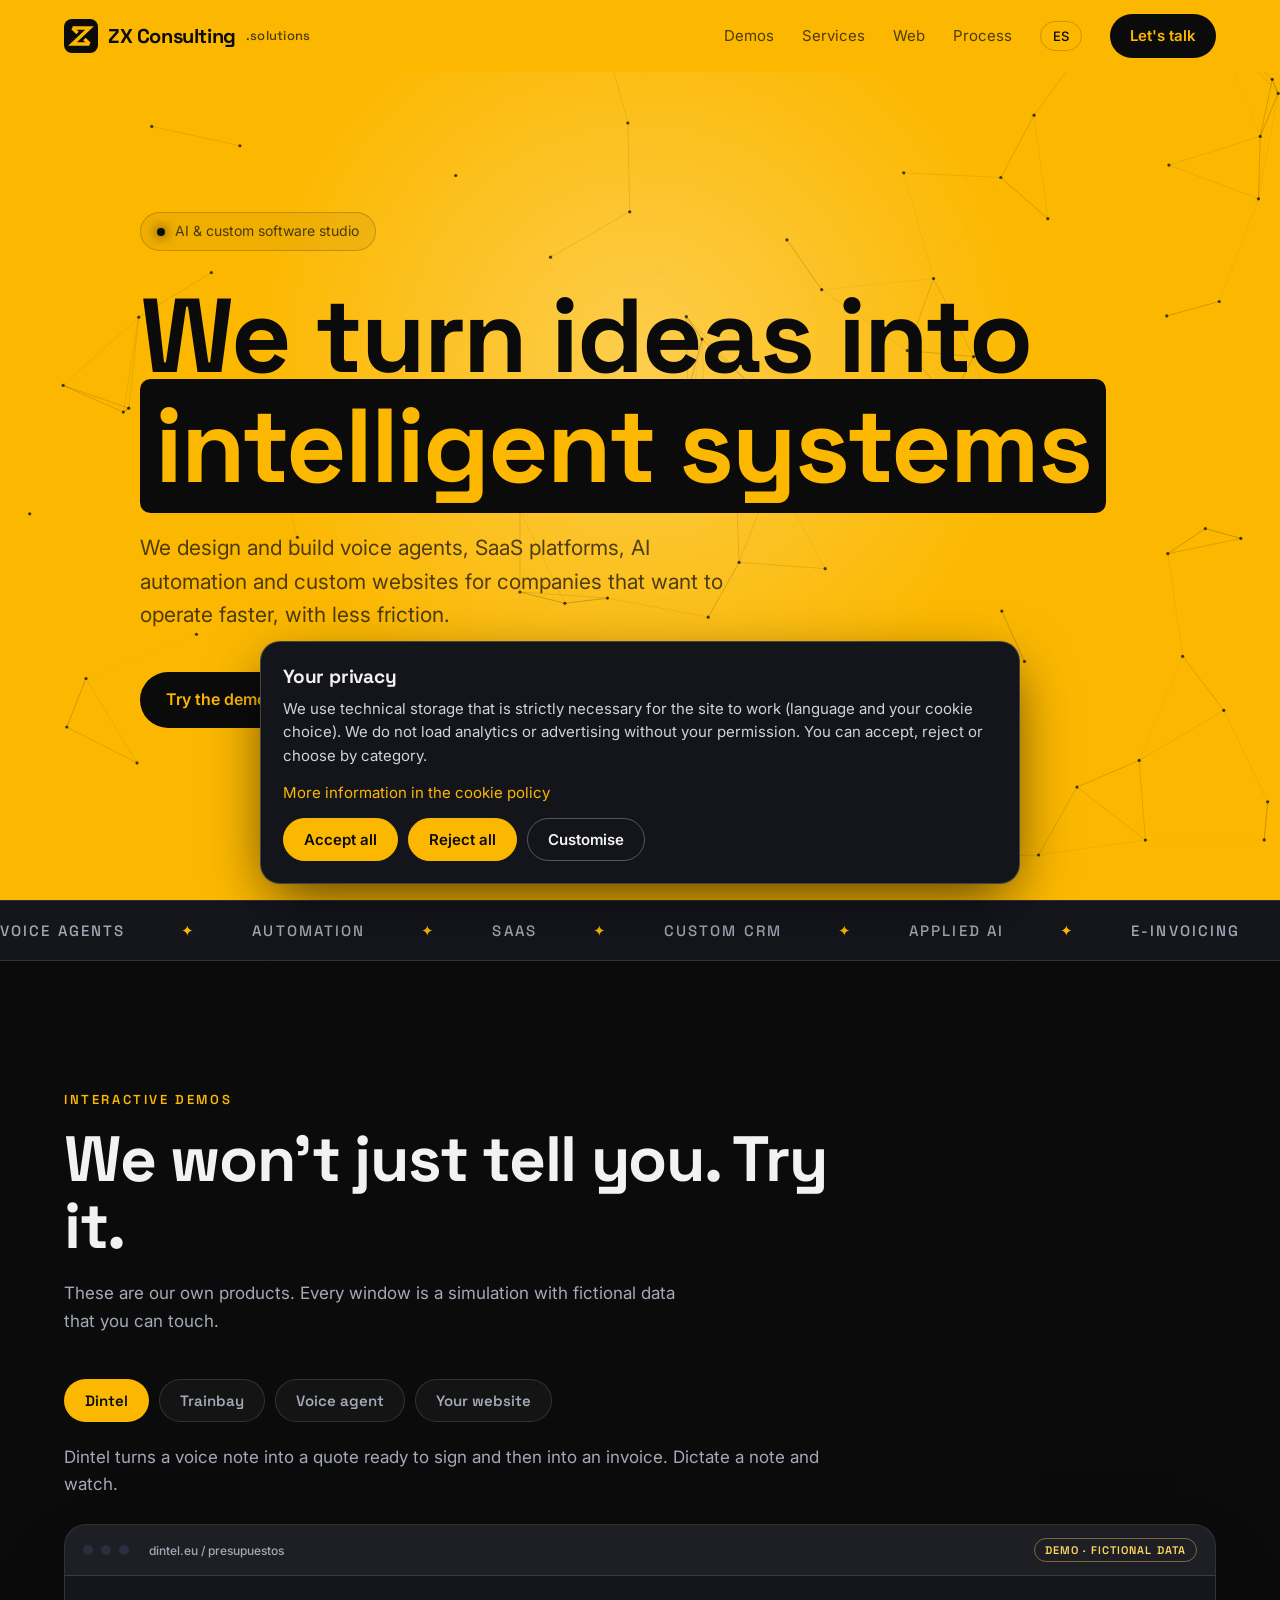
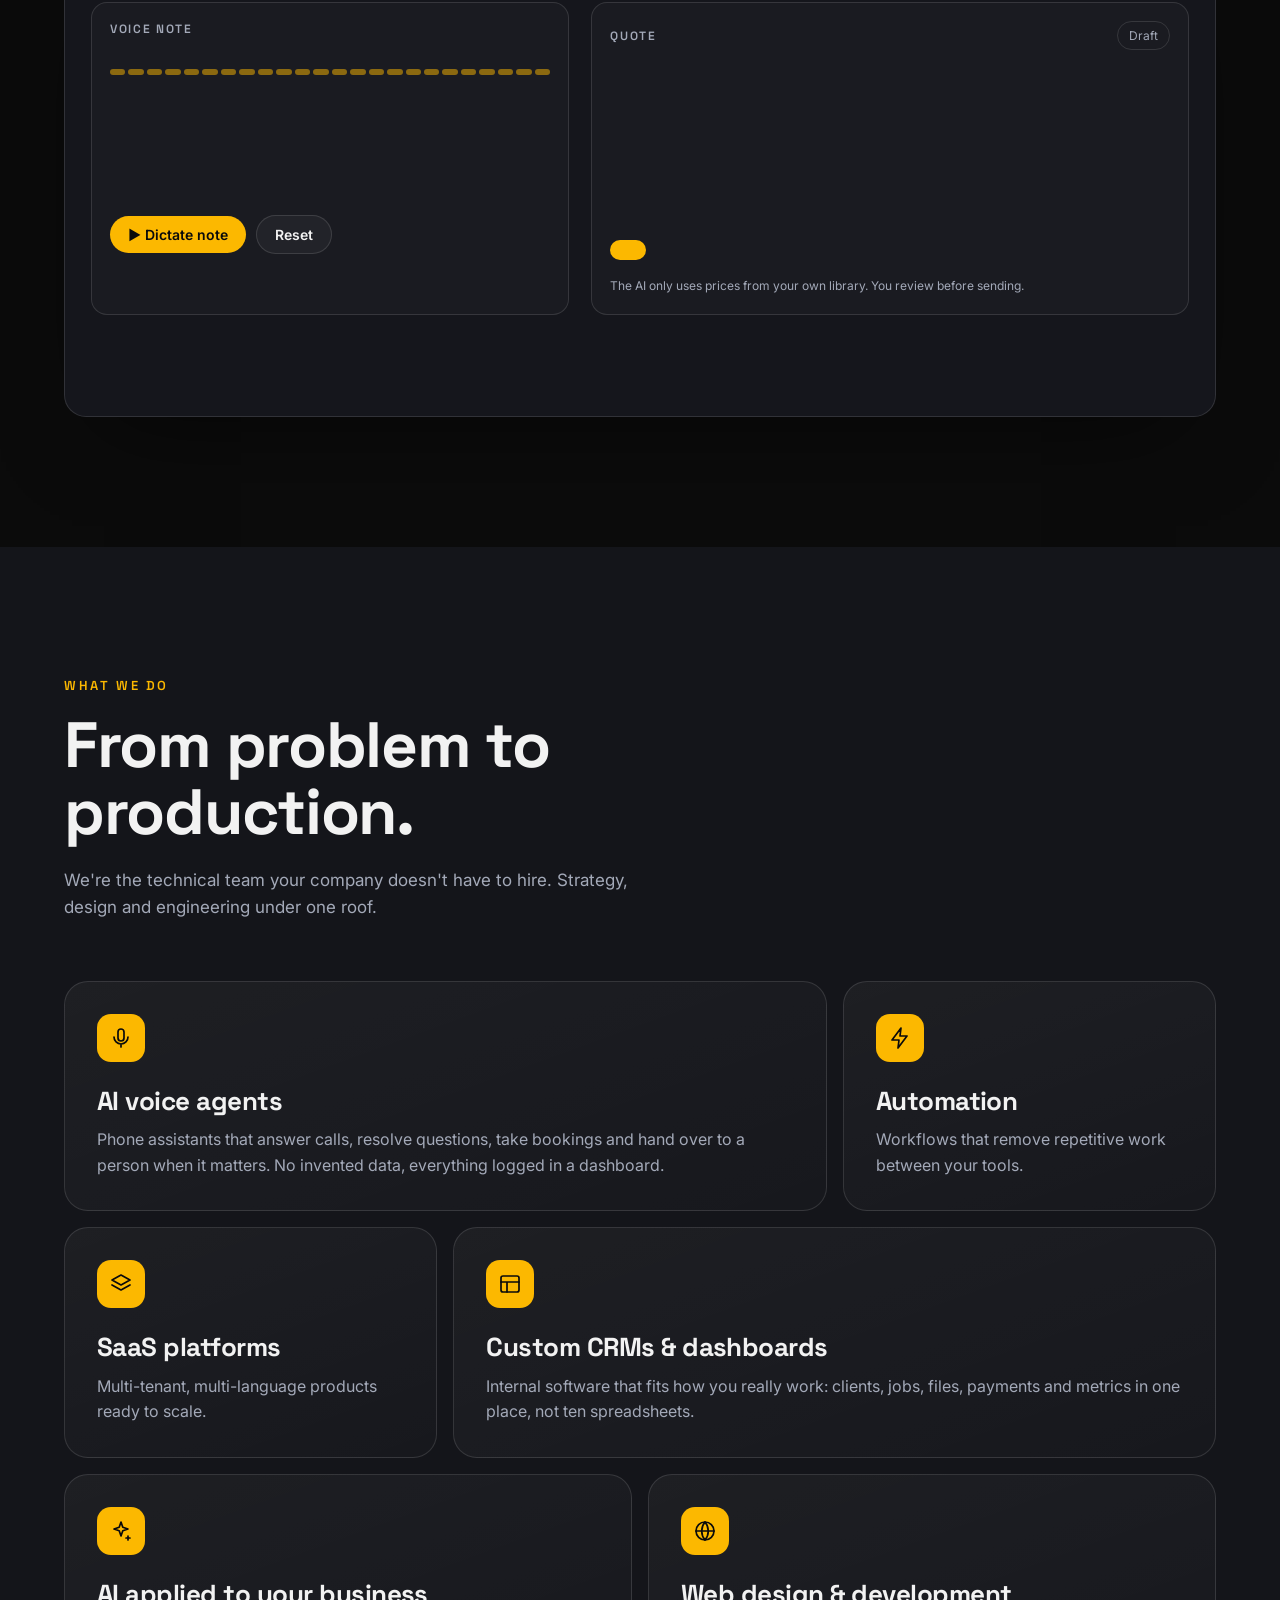
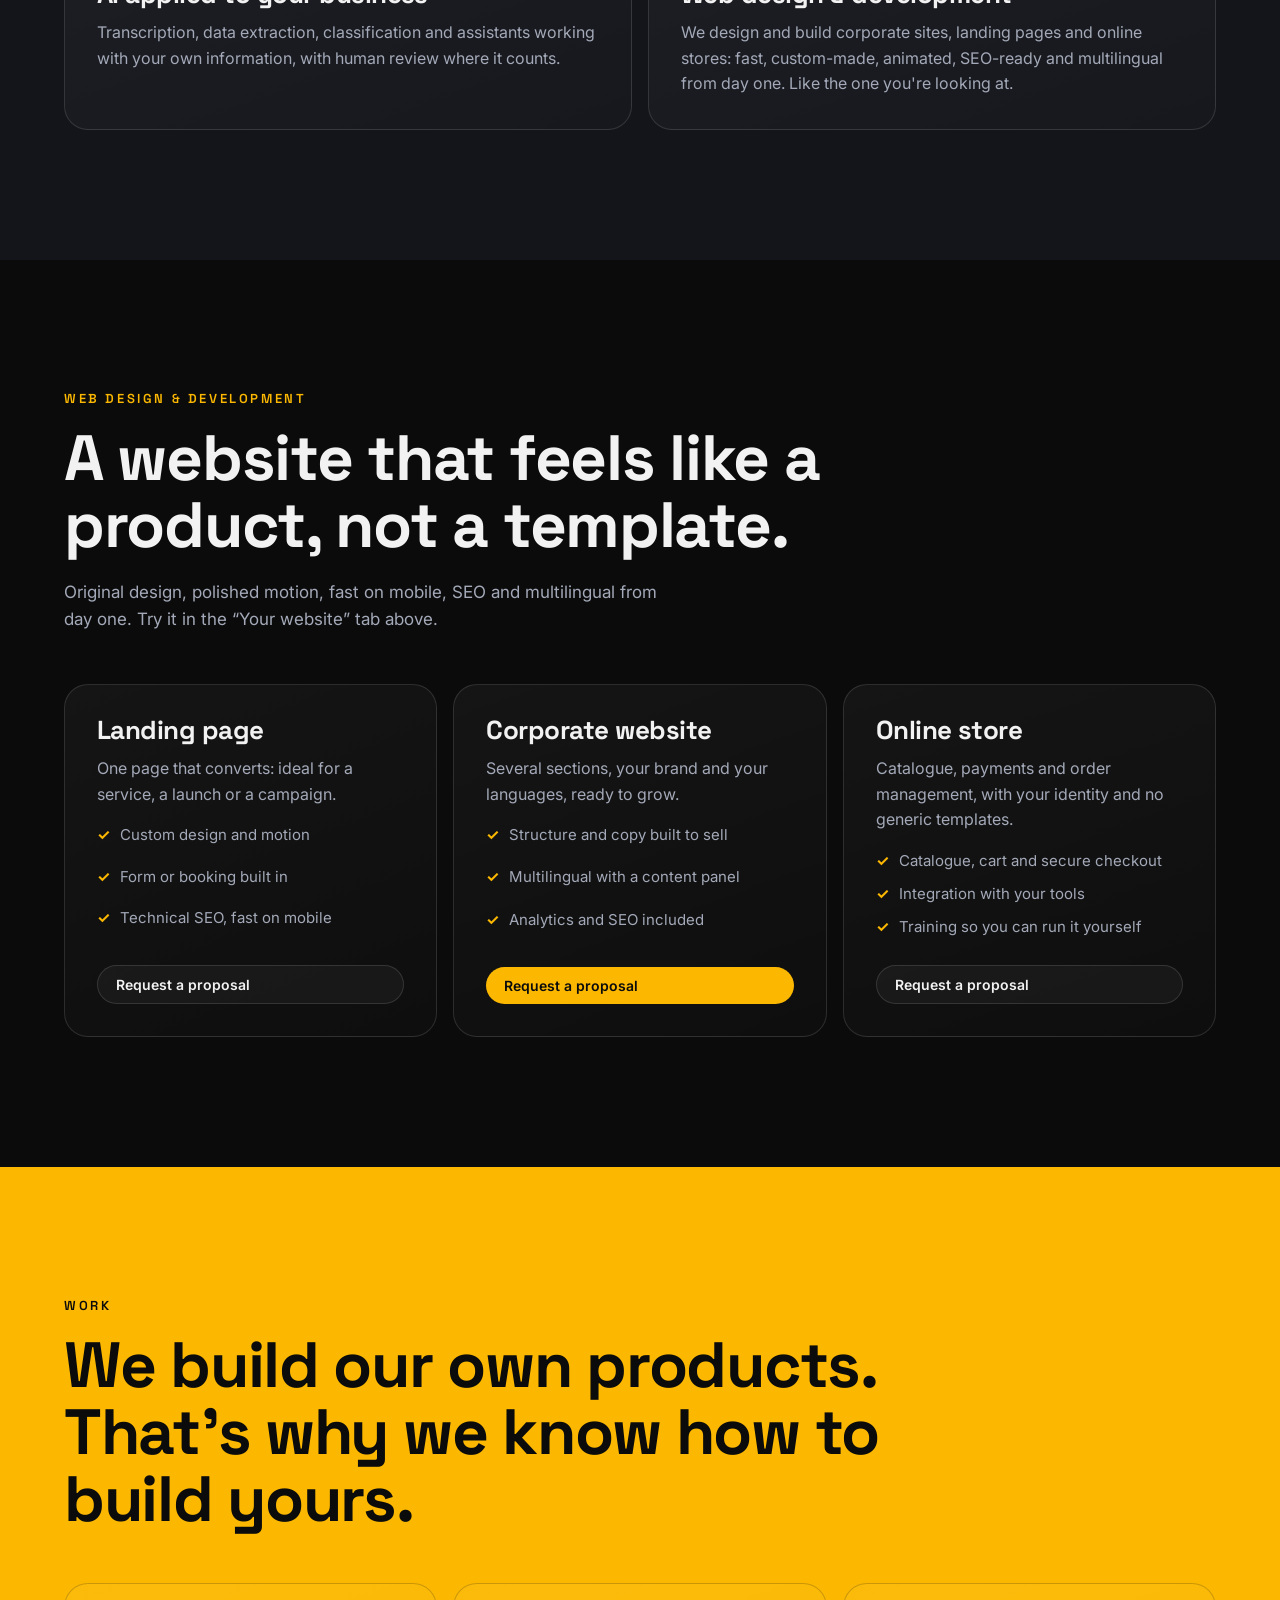
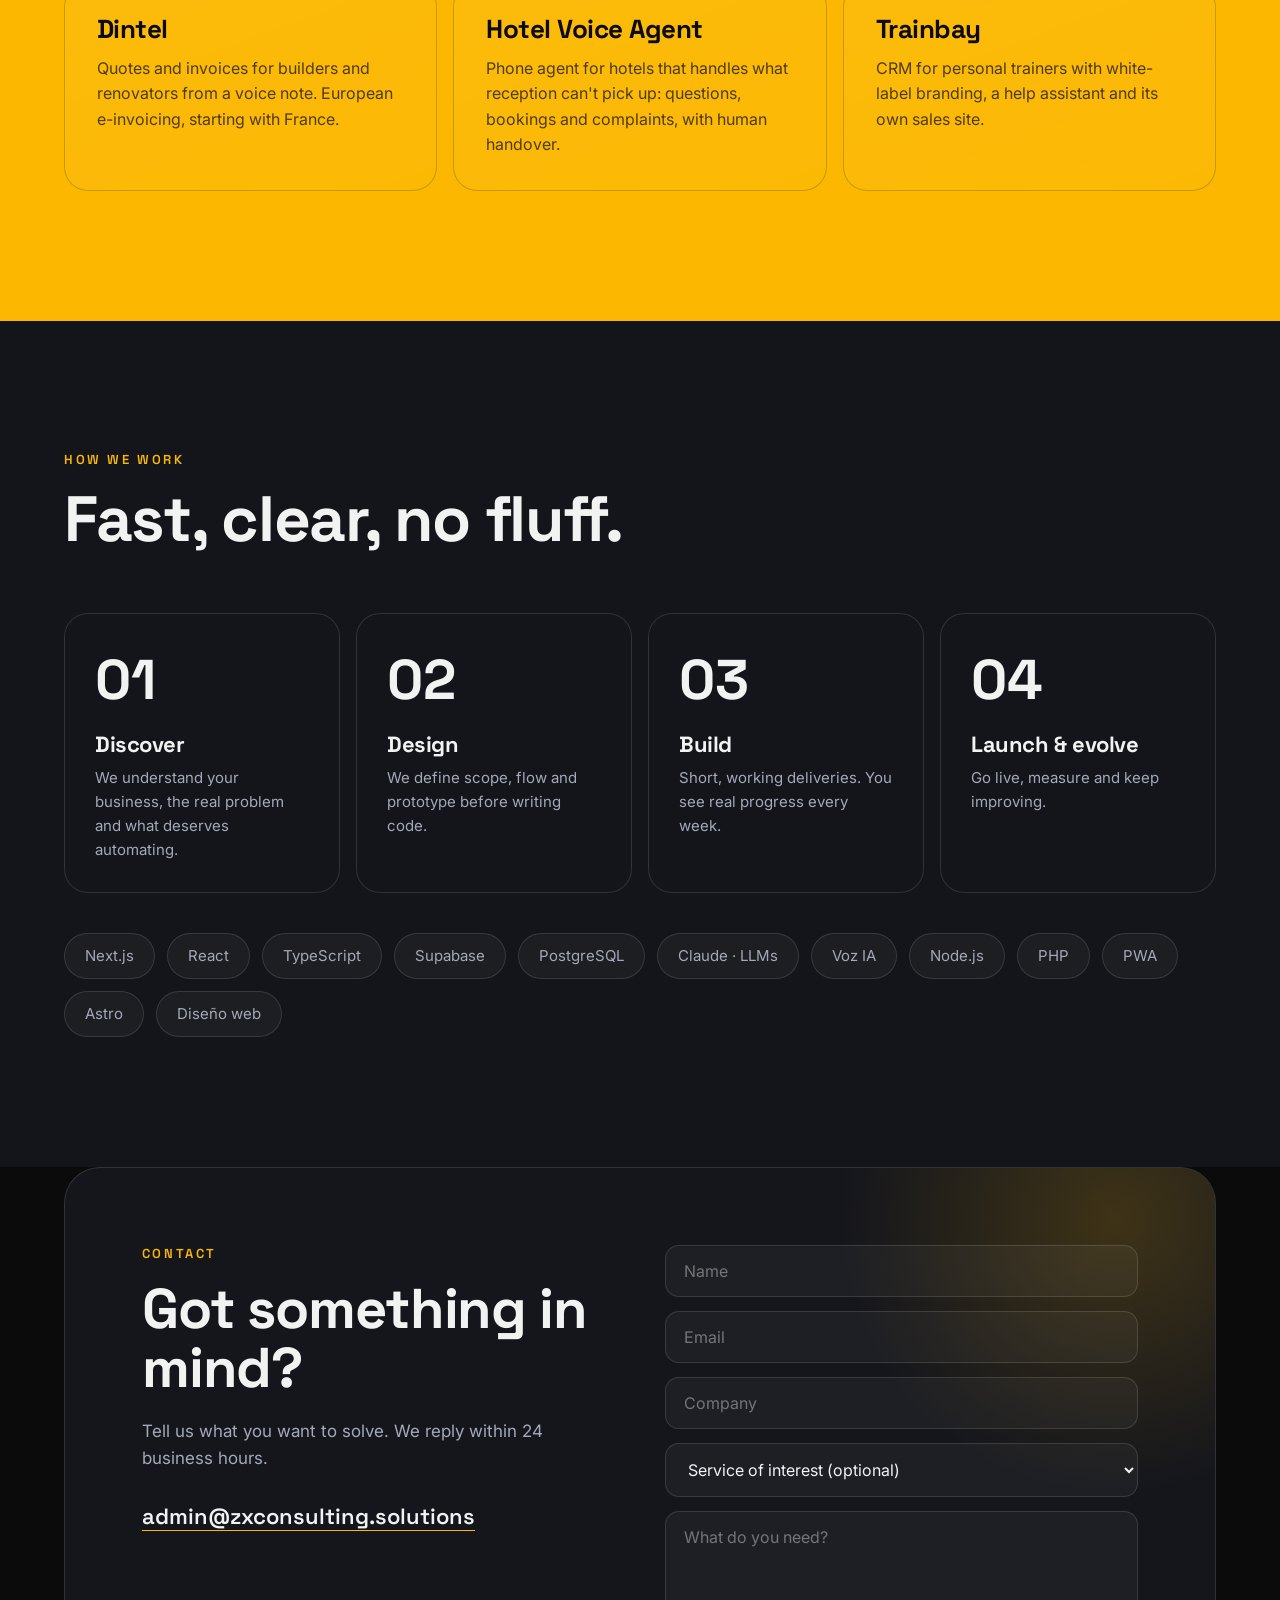
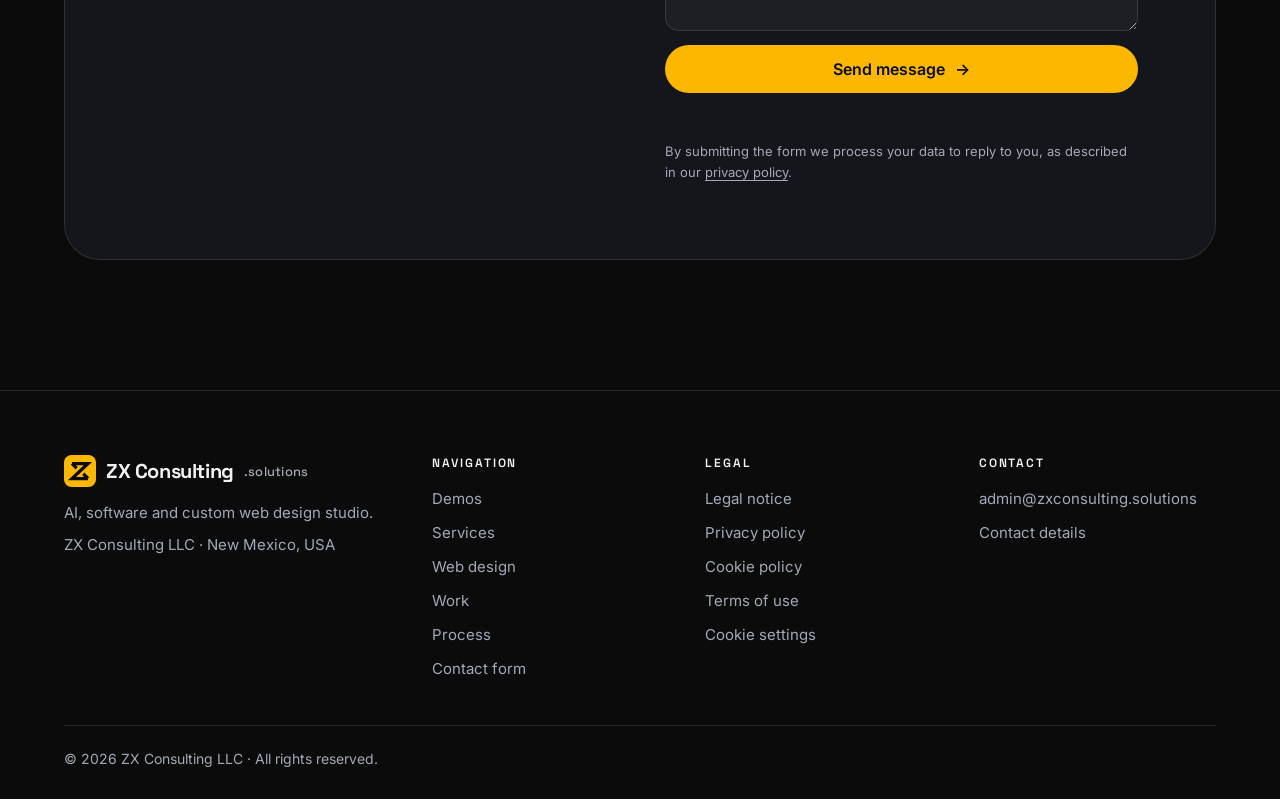
==== commit 25cba1dd: "Formulario: enviar a admin@zxconsulting.solutions Co-Authored-By: Claude Sonnet 5.5 <noreply@anthrop" ====
--- a/index.html
+++ b/index.html
@@ -18,7 +18,7 @@
 <link rel="apple-touch-icon" href="brand/png/logo-mark-256.png">
 <link rel="stylesheet" href="site.css">
 <link rel="icon" type="image/svg+xml" href="data:image/svg+xml,%3Csvg xmlns='http://www.w3.org/2000/svg' viewBox='0 0 64 64'%3E%3Crect width='64' height='64' rx='15' fill='%23fcb800'/%3E%3Cg fill='none' stroke='%230b0b0b' stroke-width='6.5' stroke-linejoin='miter' stroke-miterlimit='10'%3E%3Cpath d='M16 17h32L16 47h32'/%3E%3Cpath d='M16 17l9.5 9.5M38.5 37.5 48 47'/%3E%3C/g%3E%3C/svg%3E">
-<script type="application/ld+json">{"@context":"https://schema.org","@type":"ProfessionalService","name":"ZX Consulting Solutions","legalName":"ZX Consulting LLC","url":"https://zxconsulting.solutions/","email":"info@zxconsulting.solutions","areaServed":"Worldwide","knowsLanguage":["es","en"],"description":"Estudio de IA, software a medida y diseño web: agentes de voz, plataformas SaaS, CRMs, automatización y creación de páginas web.","makesOffer":[{"@type":"Offer","itemOffered":{"@type":"Service","name":"Agentes de voz con IA"}},{"@type":"Offer","itemOffered":{"@type":"Service","name":"Diseño y creación de páginas web"}},{"@type":"Offer","itemOffered":{"@type":"Service","name":"CRMs y plataformas SaaS a medida"}},{"@type":"Offer","itemOffered":{"@type":"Service","name":"Automatización con IA"}}]}</script>
+<script type="application/ld+json">{"@context":"https://schema.org","@type":"ProfessionalService","name":"ZX Consulting Solutions","legalName":"ZX Consulting LLC","url":"https://zxconsulting.solutions/","email":"admin@zxconsulting.solutions","areaServed":"Worldwide","knowsLanguage":["es","en"],"description":"Estudio de IA, software a medida y diseño web: agentes de voz, plataformas SaaS, CRMs, automatización y creación de páginas web.","makesOffer":[{"@type":"Offer","itemOffered":{"@type":"Service","name":"Agentes de voz con IA"}},{"@type":"Offer","itemOffered":{"@type":"Service","name":"Diseño y creación de páginas web"}},{"@type":"Offer","itemOffered":{"@type":"Service","name":"CRMs y plataformas SaaS a medida"}},{"@type":"Offer","itemOffered":{"@type":"Service","name":"Automatización con IA"}}]}</script>
 <link rel="preconnect" href="https://fonts.googleapis.com">
 <link rel="preconnect" href="https://fonts.gstatic.com" crossorigin>
 <link href="https://fonts.googleapis.com/css2?family=Inter:wght@400;500;600&family=Space+Grotesk:wght@500;600;700&display=swap" rel="stylesheet">
@@ -382,9 +382,9 @@
       <div class="eyebrow" data-i18n="k_e">Contacto</div>
       <h2 data-i18n="k_h" style="font-size:clamp(32px,4.4vw,56px)">¿Tienes algo en mente?</h2>
       <p class="lead" data-i18n="k_p">Cuéntanos qué quieres resolver. Te respondemos en menos de 24 horas laborables.</p>
-      <a class="mail" href="mailto:info@zxconsulting.solutions">info@zxconsulting.solutions</a>
+      <a class="mail" href="mailto:admin@zxconsulting.solutions">admin@zxconsulting.solutions</a>
     </div>
-    <form id="f" action="https://formsubmit.co/ajax/info@zxconsulting.solutions" method="post">
+    <form id="f" action="https://formsubmit.co/ajax/admin@zxconsulting.solutions" method="post">
       <input class="hp" name="_honey" tabindex="-1" autocomplete="off">
       <input type="hidden" name="_subject" value="Nuevo contacto web — ZX Consulting">
       <input type="hidden" name="_captcha" value="false">
@@ -439,7 +439,7 @@
     <div>
       <h2 data-zs="f_contact">Contacto</h2>
       <ul>
-        <li><a href="mailto:info@zxconsulting.solutions">info@zxconsulting.solutions</a></li>
+        <li><a href="mailto:admin@zxconsulting.solutions">admin@zxconsulting.solutions</a></li>
         <li><a href="contacto.html" data-zs="l_contact">Datos de contacto</a></li>
       </ul>
     </div>
@@ -463,7 +463,7 @@
 k1h:"Landing",k1p:"Una página que convierte: ideal para un servicio, un lanzamiento o una campaña.",k1a:"Diseño a medida y animación",k1b:"Formulario o reserva integrados",k1c:"SEO técnico y rápida en móvil",k2h:"Web corporativa",k2p:"Varias secciones, tu marca y tus idiomas, preparada para crecer.",k2a:"Estructura y textos pensados para vender",k2b:"Multi-idioma y panel de contenido",k2c:"Analítica y posicionamiento incluidos",k3h:"Tienda online",k3p:"Catálogo, pagos y gestión de pedidos, con tu identidad y sin plantillas genéricas.",k3a:"Catálogo, carrito y pago seguro",k3b:"Integración con tus herramientas",k3c:"Formación para que la gestiones tú",k_cta:"Pedir propuesta",
 w_e:"Proyectos",w_h:"Construimos nuestros propios productos. Por eso sabemos hacer los tuyos.",w1:"Presupuestos y facturas para constructores y reformistas a partir de una nota de voz. Facturación electrónica europea, empezando por Francia.",w2:"Agente telefónico para hoteles que atiende lo que recepción no puede coger: dudas, reservas y quejas, con traspaso a humano.",w3:"CRM para entrenadores personales con marca blanca, asistente de ayuda y web de venta propia.",
 p_e:"Cómo trabajamos",p_h:"Rápidos, claros y sin humo.",p1h:"Descubrir",p1p:"Entendemos tu negocio, el problema real y qué merece automatizarse.",p2h:"Diseñar",p2p:"Definimos alcance, flujo y prototipo antes de escribir código.",p3h:"Construir",p3p:"Entregas cortas y funcionales. Ves avances reales cada semana.",p4h:"Lanzar y evolucionar",p4p:"Puesta en producción, medición y mejora continua.",
-k_e:"Contacto",k_h:"¿Tienes algo en mente?",k_p:"Cuéntanos qué quieres resolver. Te respondemos en menos de 24 horas laborables.",f1:"Nombre",f2:"Email",f3:"Empresa",f4:"¿Qué necesitas?",f5:"Enviar mensaje",o0:"Servicio de interés (opcional)",o1:"Web · Landing",o2:"Web · Corporativa",o3:"Web · Tienda online",o4:"Agente de voz con IA",o5:"Software / CRM / SaaS a medida",o6:"Automatización / IA aplicada",ok:"¡Recibido! Te escribimos pronto.",err:"No se pudo enviar. Escríbenos a info@zxconsulting.solutions",foot:"Hecho con IA y mucho café.",mq:["Agentes de voz","Automatización","SaaS","CRM a medida","IA aplicada","Facturación electrónica","Integraciones","Diseño web"]},
+k_e:"Contacto",k_h:"¿Tienes algo en mente?",k_p:"Cuéntanos qué quieres resolver. Te respondemos en menos de 24 horas laborables.",f1:"Nombre",f2:"Email",f3:"Empresa",f4:"¿Qué necesitas?",f5:"Enviar mensaje",o0:"Servicio de interés (opcional)",o1:"Web · Landing",o2:"Web · Corporativa",o3:"Web · Tienda online",o4:"Agente de voz con IA",o5:"Software / CRM / SaaS a medida",o6:"Automatización / IA aplicada",ok:"¡Recibido! Te escribimos pronto.",err:"No se pudo enviar. Escríbenos a admin@zxconsulting.solutions",foot:"Hecho con IA y mucho café.",mq:["Agentes de voz","Automatización","SaaS","CRM a medida","IA aplicada","Facturación electrónica","Integraciones","Diseño web"]},
 en:{priv:'By submitting the form we process your data to reply to you, as described in our <a href="privacidad.html">privacy policy</a>.',n1:"Services",n4:"Let's talk",n5:"Demos",n6:"Web",n3:"Process",tag:"AI & custom software studio",h1a:"We turn ideas into",h1b:"intelligent systems",sub:"We design and build voice agents, SaaS platforms, AI automation and custom websites for companies that want to operate faster, with less friction.",c1:"Tell us about your project",c2:"Try the demos",
 d_e:"Interactive demos",d_h:"We won't just tell you. Try it.",d_p:"These are our own products. Every window is a simulation with fictional data that you can touch.",demo:"Demo · fictional data",t_voice:"Voice agent",t_web:"Your website",reset:"Reset",
 pitch_dintel:"Dintel turns a voice note into a quote ready to sign and then into an invoice. Dictate a note and watch.",pitch_trainbay:"Trainbay is an AI CRM for personal trainers: a client pipeline and an assistant that knows where everyone stands.",pitch_voice:"A phone agent for hotels: it answers in several languages, takes the booking and hands over to a person when needed.",pitch_web:"This is how we design websites: change the style, colour and mobile view and see it respond. Your real site will be custom-built.",
@@ -477,7 +477,7 @@
 k1h:"Landing page",k1p:"One page that converts: ideal for a service, a launch or a campaign.",k1a:"Custom design and motion",k1b:"Form or booking built in",k1c:"Technical SEO, fast on mobile",k2h:"Corporate website",k2p:"Several sections, your brand and your languages, ready to grow.",k2a:"Structure and copy built to sell",k2b:"Multilingual with a content panel",k2c:"Analytics and SEO included",k3h:"Online store",k3p:"Catalogue, payments and order management, with your identity and no generic templates.",k3a:"Catalogue, cart and secure checkout",k3b:"Integration with your tools",k3c:"Training so you can run it yourself",k_cta:"Request a proposal",
 w_e:"Work",w_h:"We build our own products. That's why we know how to build yours.",w1:"Quotes and invoices for builders and renovators from a voice note. European e-invoicing, starting with France.",w2:"Phone agent for hotels that handles what reception can't pick up: questions, bookings and complaints, with human handover.",w3:"CRM for personal trainers with white-label branding, a help assistant and its own sales site.",
 p_e:"How we work",p_h:"Fast, clear, no fluff.",p1h:"Discover",p1p:"We understand your business, the real problem and what deserves automating.",p2h:"Design",p2p:"We define scope, flow and prototype before writing code.",p3h:"Build",p3p:"Short, working deliveries. You see real progress every week.",p4h:"Launch & evolve",p4p:"Go live, measure and keep improving.",
-k_e:"Contact",k_h:"Got something in mind?",k_p:"Tell us what you want to solve. We reply within 24 business hours.",f1:"Name",f2:"Email",f3:"Company",f4:"What do you need?",f5:"Send message",o0:"Service of interest (optional)",o1:"Web · Landing page",o2:"Web · Corporate site",o3:"Web · Online store",o4:"AI voice agent",o5:"Custom software / CRM / SaaS",o6:"Automation / applied AI",ok:"Received! We'll write back soon.",err:"Could not send. Email us at info@zxconsulting.solutions",foot:"Made with AI and a lot of coffee.",mq:["Voice agents","Automation","SaaS","Custom CRM","Applied AI","E-invoicing","Integrations","Web design"]}
+k_e:"Contact",k_h:"Got something in mind?",k_p:"Tell us what you want to solve. We reply within 24 business hours.",f1:"Name",f2:"Email",f3:"Company",f4:"What do you need?",f5:"Send message",o0:"Service of interest (optional)",o1:"Web · Landing page",o2:"Web · Corporate site",o3:"Web · Online store",o4:"AI voice agent",o5:"Custom software / CRM / SaaS",o6:"Automation / applied AI",ok:"Received! We'll write back soon.",err:"Could not send. Email us at admin@zxconsulting.solutions",foot:"Made with AI and a lot of coffee.",mq:["Voice agents","Automation","SaaS","Custom CRM","Applied AI","E-invoicing","Integrations","Web design"]}
 };
 let L=localStorage.getItem('zxl')||((navigator.language||'es').startsWith('es')?'es':'en');
 const $=id=>document.getElementById(id),t=k=>T[L][k];
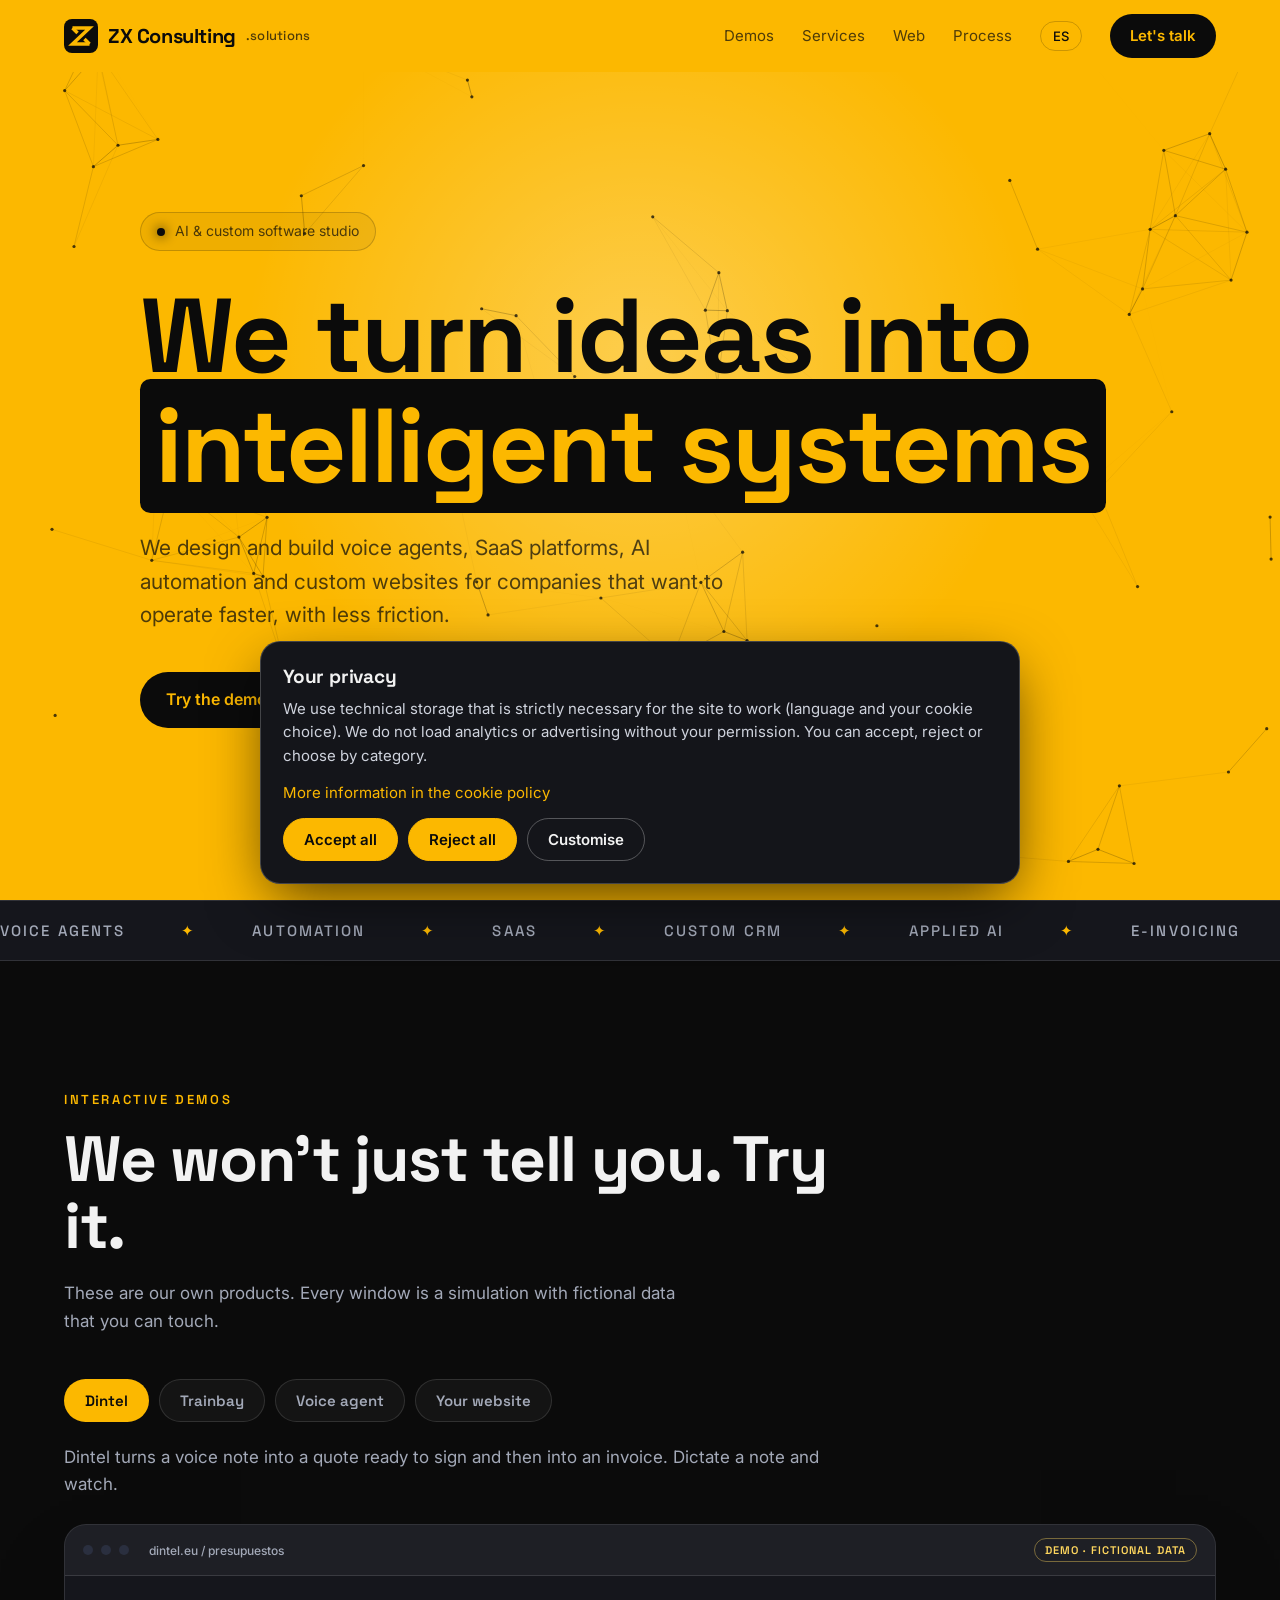
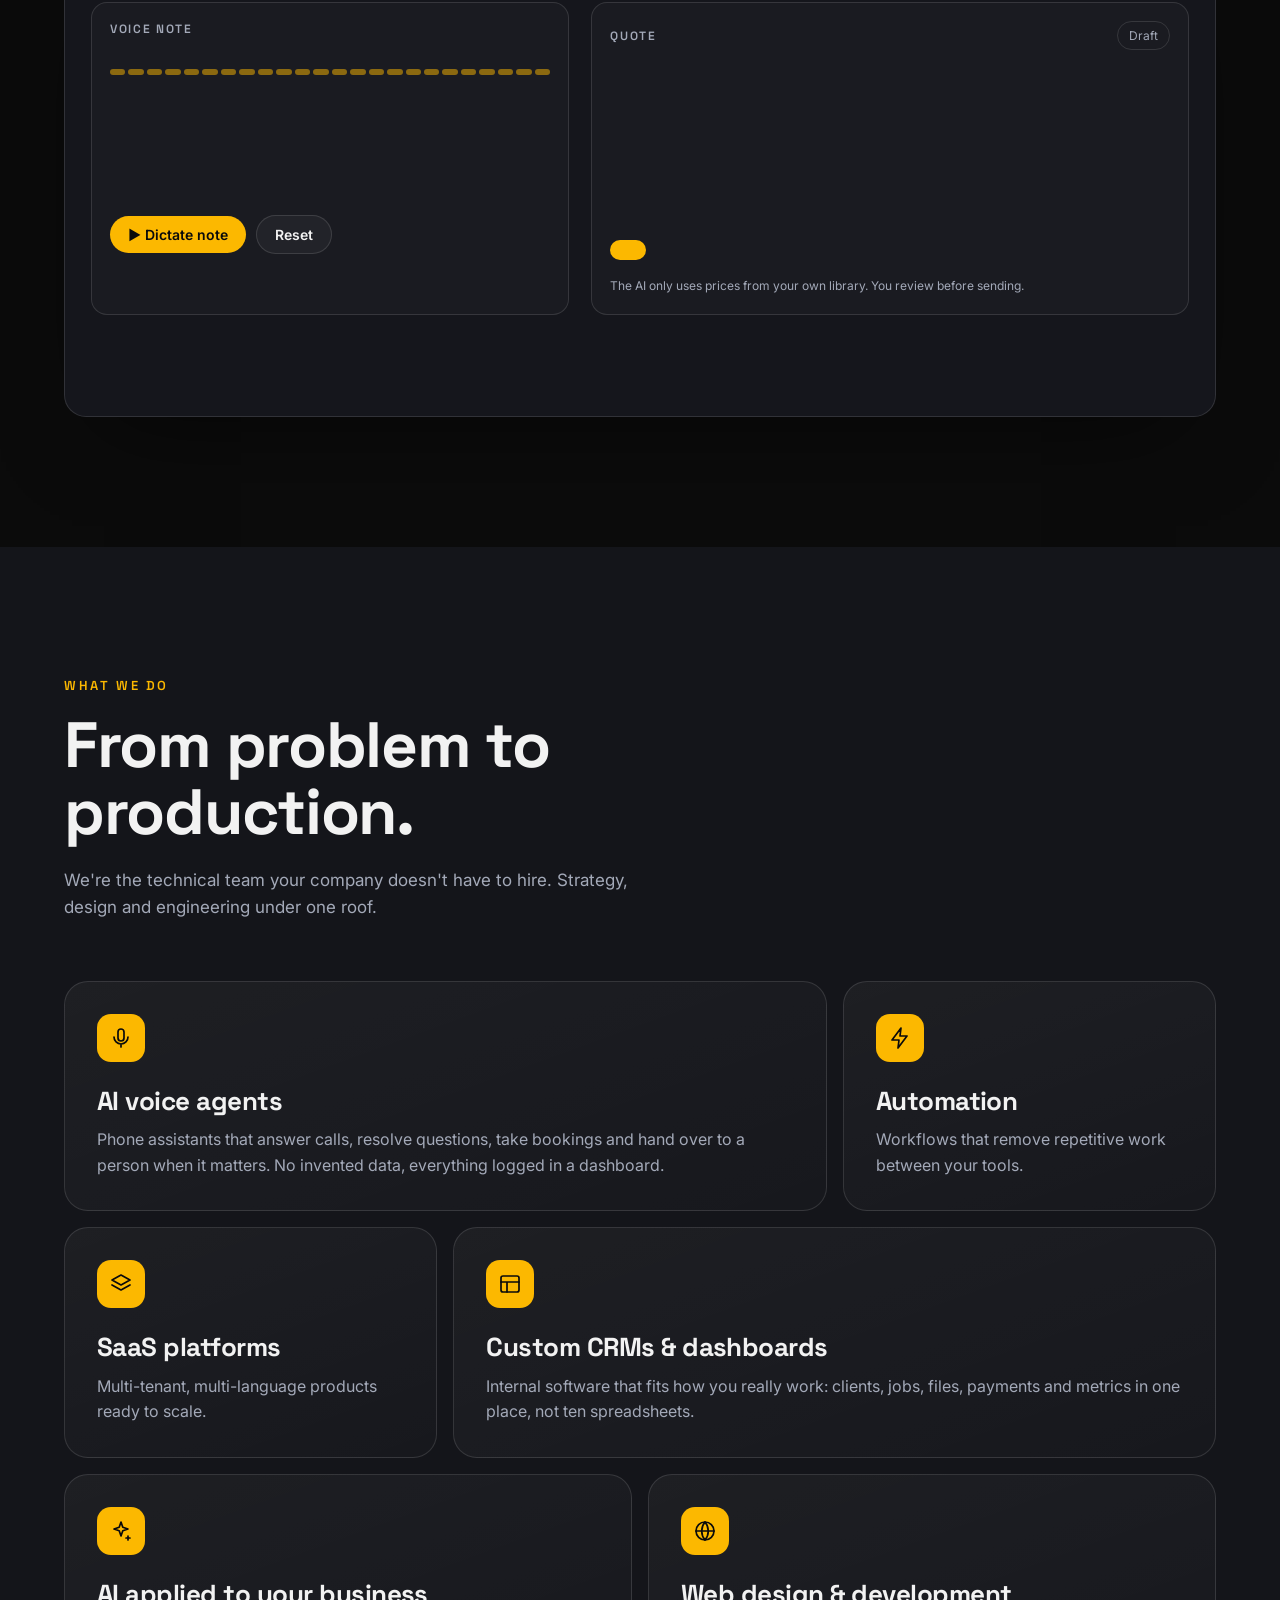
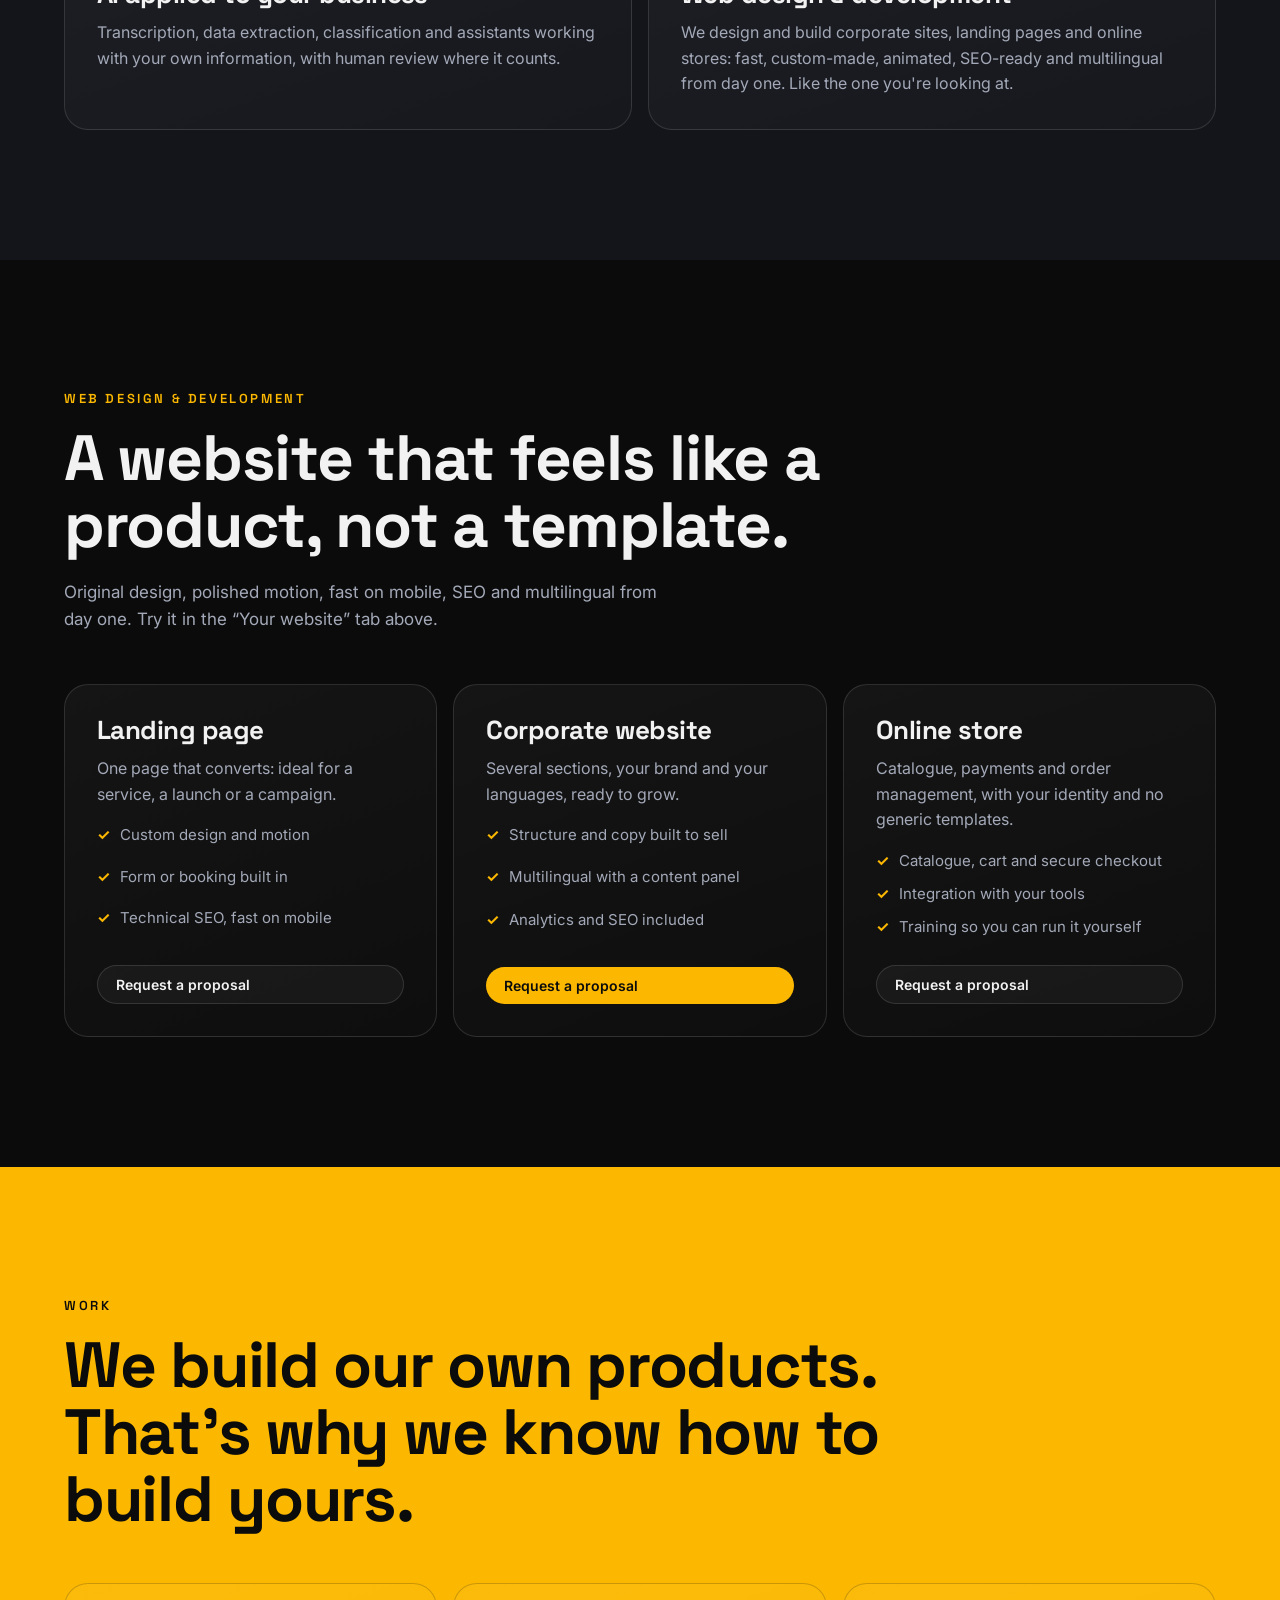
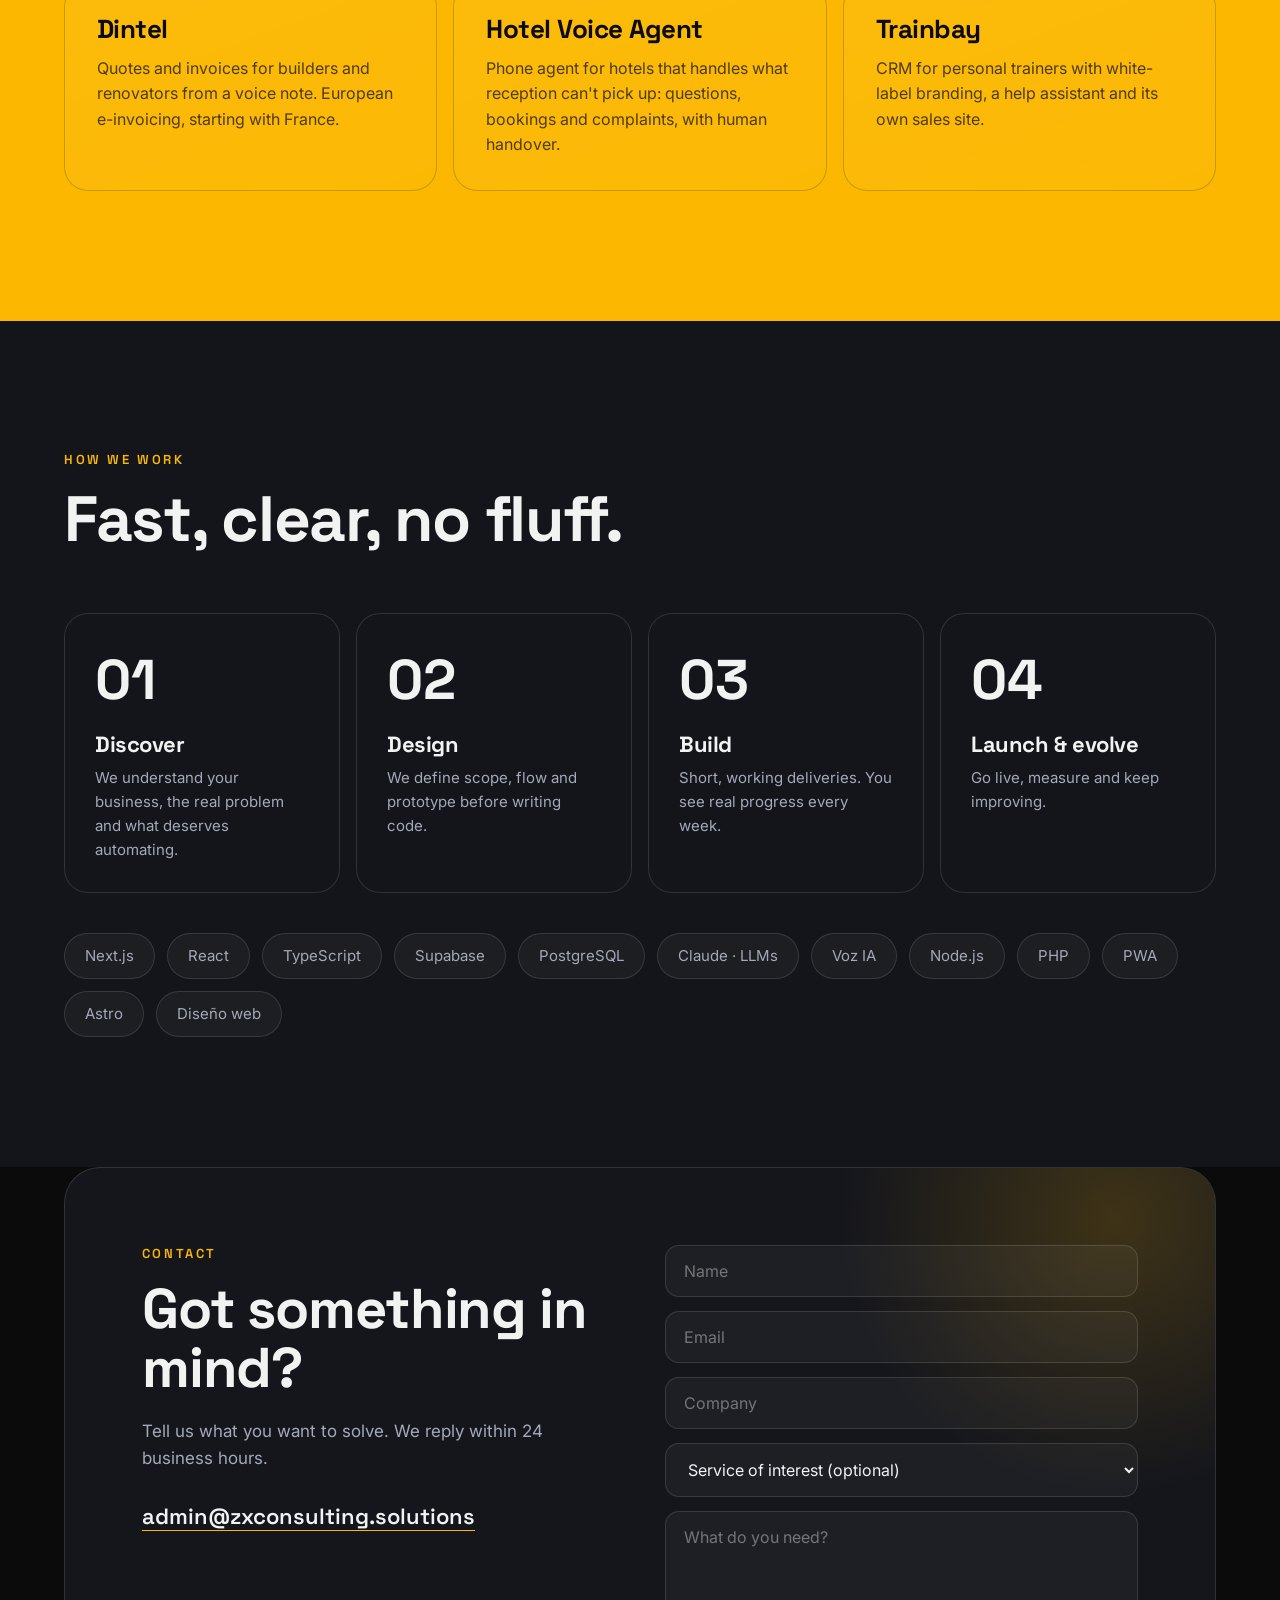
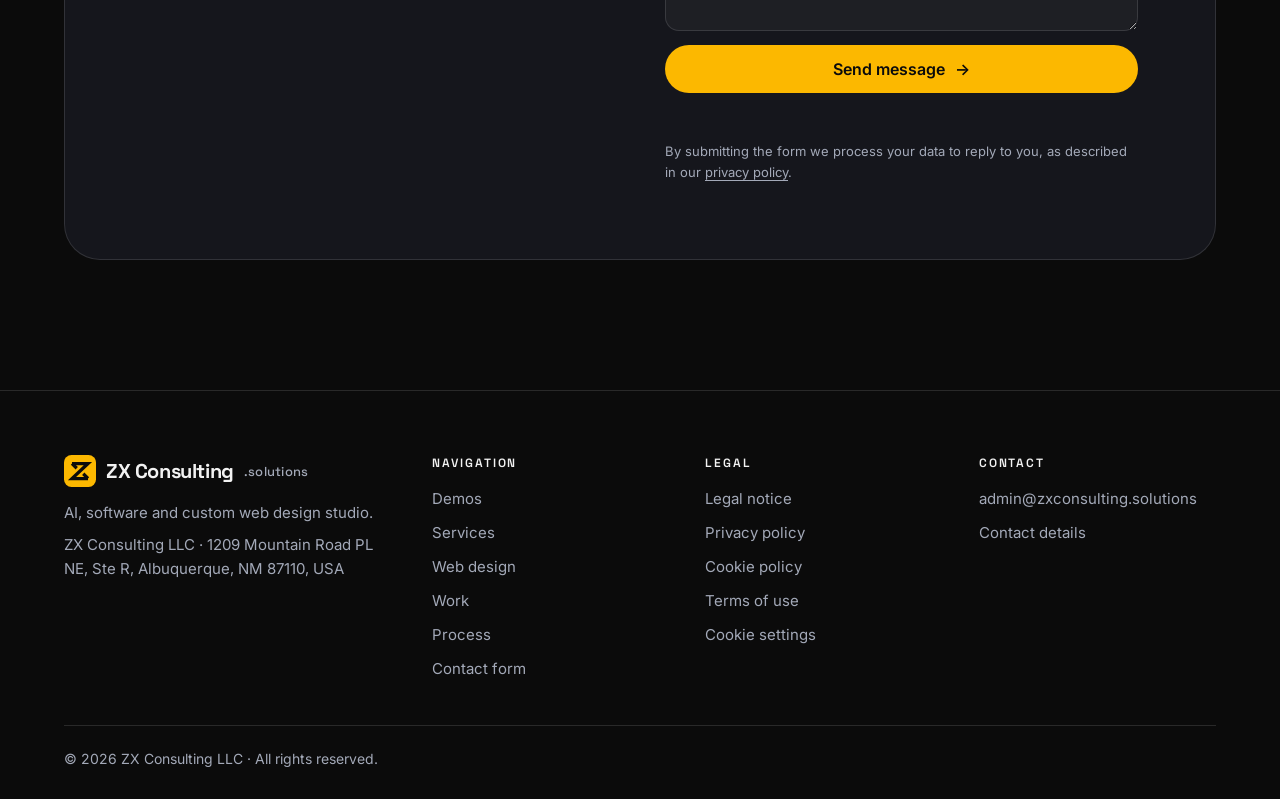
==== commit 65e14ba8: "Web: datos oficiales de la LLC (direccion, manager, Business ID) en pie, legales y JSON-LD Co-Author" ====
--- a/index.html
+++ b/index.html
@@ -18,7 +18,7 @@
 <link rel="apple-touch-icon" href="brand/png/logo-mark-256.png">
 <link rel="stylesheet" href="site.css">
 <link rel="icon" type="image/svg+xml" href="data:image/svg+xml,%3Csvg xmlns='http://www.w3.org/2000/svg' viewBox='0 0 64 64'%3E%3Crect width='64' height='64' rx='15' fill='%23fcb800'/%3E%3Cg fill='none' stroke='%230b0b0b' stroke-width='6.5' stroke-linejoin='miter' stroke-miterlimit='10'%3E%3Cpath d='M16 17h32L16 47h32'/%3E%3Cpath d='M16 17l9.5 9.5M38.5 37.5 48 47'/%3E%3C/g%3E%3C/svg%3E">
-<script type="application/ld+json">{"@context":"https://schema.org","@type":"ProfessionalService","name":"ZX Consulting Solutions","legalName":"ZX Consulting LLC","url":"https://zxconsulting.solutions/","email":"admin@zxconsulting.solutions","areaServed":"Worldwide","knowsLanguage":["es","en"],"description":"Estudio de IA, software a medida y diseño web: agentes de voz, plataformas SaaS, CRMs, automatización y creación de páginas web.","makesOffer":[{"@type":"Offer","itemOffered":{"@type":"Service","name":"Agentes de voz con IA"}},{"@type":"Offer","itemOffered":{"@type":"Service","name":"Diseño y creación de páginas web"}},{"@type":"Offer","itemOffered":{"@type":"Service","name":"CRMs y plataformas SaaS a medida"}},{"@type":"Offer","itemOffered":{"@type":"Service","name":"Automatización con IA"}}]}</script>
+<script type="application/ld+json">{"@context":"https://schema.org","@type":"ProfessionalService","name":"ZX Consulting Solutions","legalName":"ZX Consulting LLC","url":"https://zxconsulting.solutions/","email":"admin@zxconsulting.solutions","address":{"@type":"PostalAddress","streetAddress":"1209 Mountain Road PL NE, Ste R","addressLocality":"Albuquerque","addressRegion":"NM","postalCode":"87110","addressCountry":"US"},"areaServed":"Worldwide","knowsLanguage":["es","en"],"description":"Estudio de IA, software a medida y diseño web: agentes de voz, plataformas SaaS, CRMs, automatización y creación de páginas web.","makesOffer":[{"@type":"Offer","itemOffered":{"@type":"Service","name":"Agentes de voz con IA"}},{"@type":"Offer","itemOffered":{"@type":"Service","name":"Diseño y creación de páginas web"}},{"@type":"Offer","itemOffered":{"@type":"Service","name":"CRMs y plataformas SaaS a medida"}},{"@type":"Offer","itemOffered":{"@type":"Service","name":"Automatización con IA"}}]}</script>
 <link rel="preconnect" href="https://fonts.googleapis.com">
 <link rel="preconnect" href="https://fonts.gstatic.com" crossorigin>
 <link href="https://fonts.googleapis.com/css2?family=Inter:wght@400;500;600&family=Space+Grotesk:wght@500;600;700&display=swap" rel="stylesheet">
@@ -413,7 +413,7 @@
     <div>
       <a class="logo" href="#top"><svg viewBox="0 0 64 64" aria-hidden="true"><rect width="64" height="64" rx="15" fill="#fcb800"/><g fill="none" stroke="#0b0b0b" stroke-width="6.5" stroke-linejoin="miter" stroke-miterlimit="10"><path d="M16 17h32L16 47h32"/><path d="M16 17l9.5 9.5M38.5 37.5 48 47"/></g></svg>ZX Consulting <small>.solutions</small></a>
       <p data-zs="f_about">Estudio de IA, software y diseño web a medida.</p>
-      <p>ZX Consulting LLC · New Mexico, USA</p>
+      <p>ZX Consulting LLC · 1209 Mountain Road PL NE, Ste R, Albuquerque, NM 87110, USA</p>
     </div>
     <div role="navigation" aria-label="Navegación / Navigation">
       <h2 data-zs="f_nav">Navegación</h2>
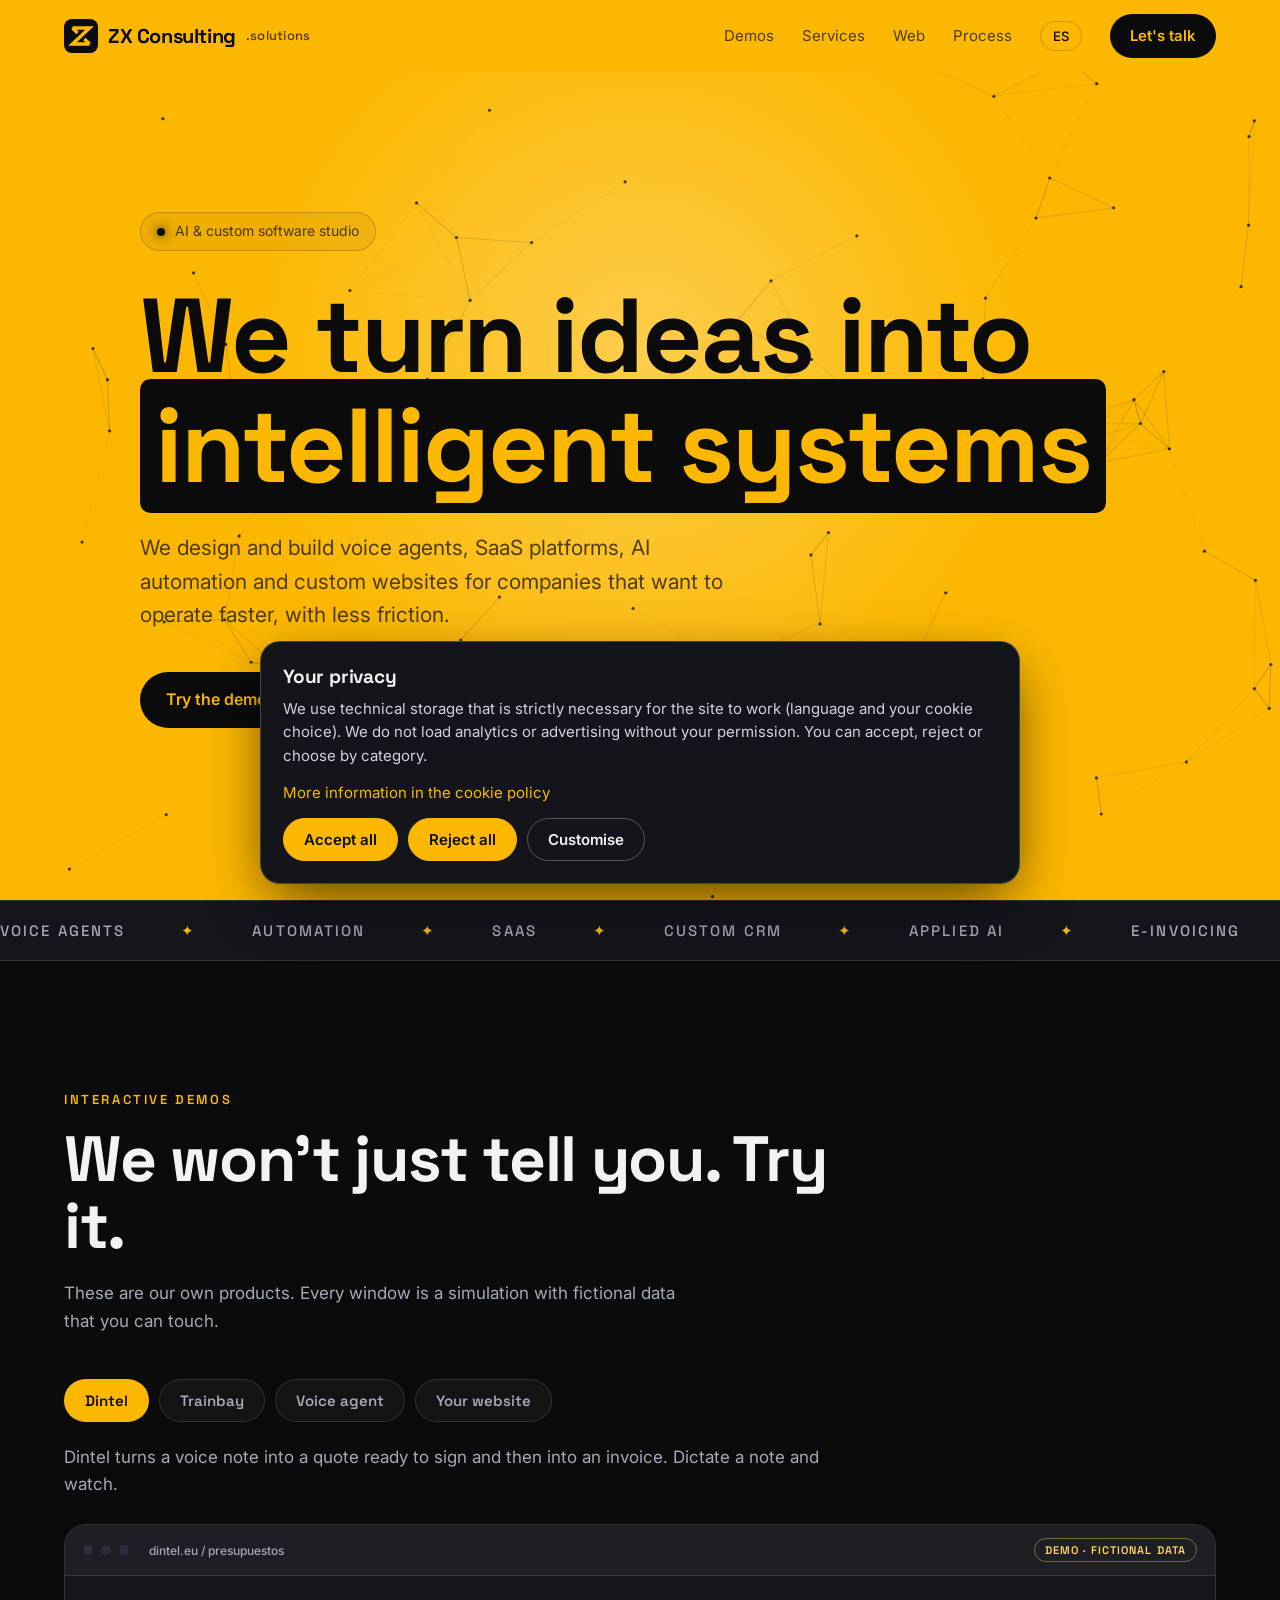
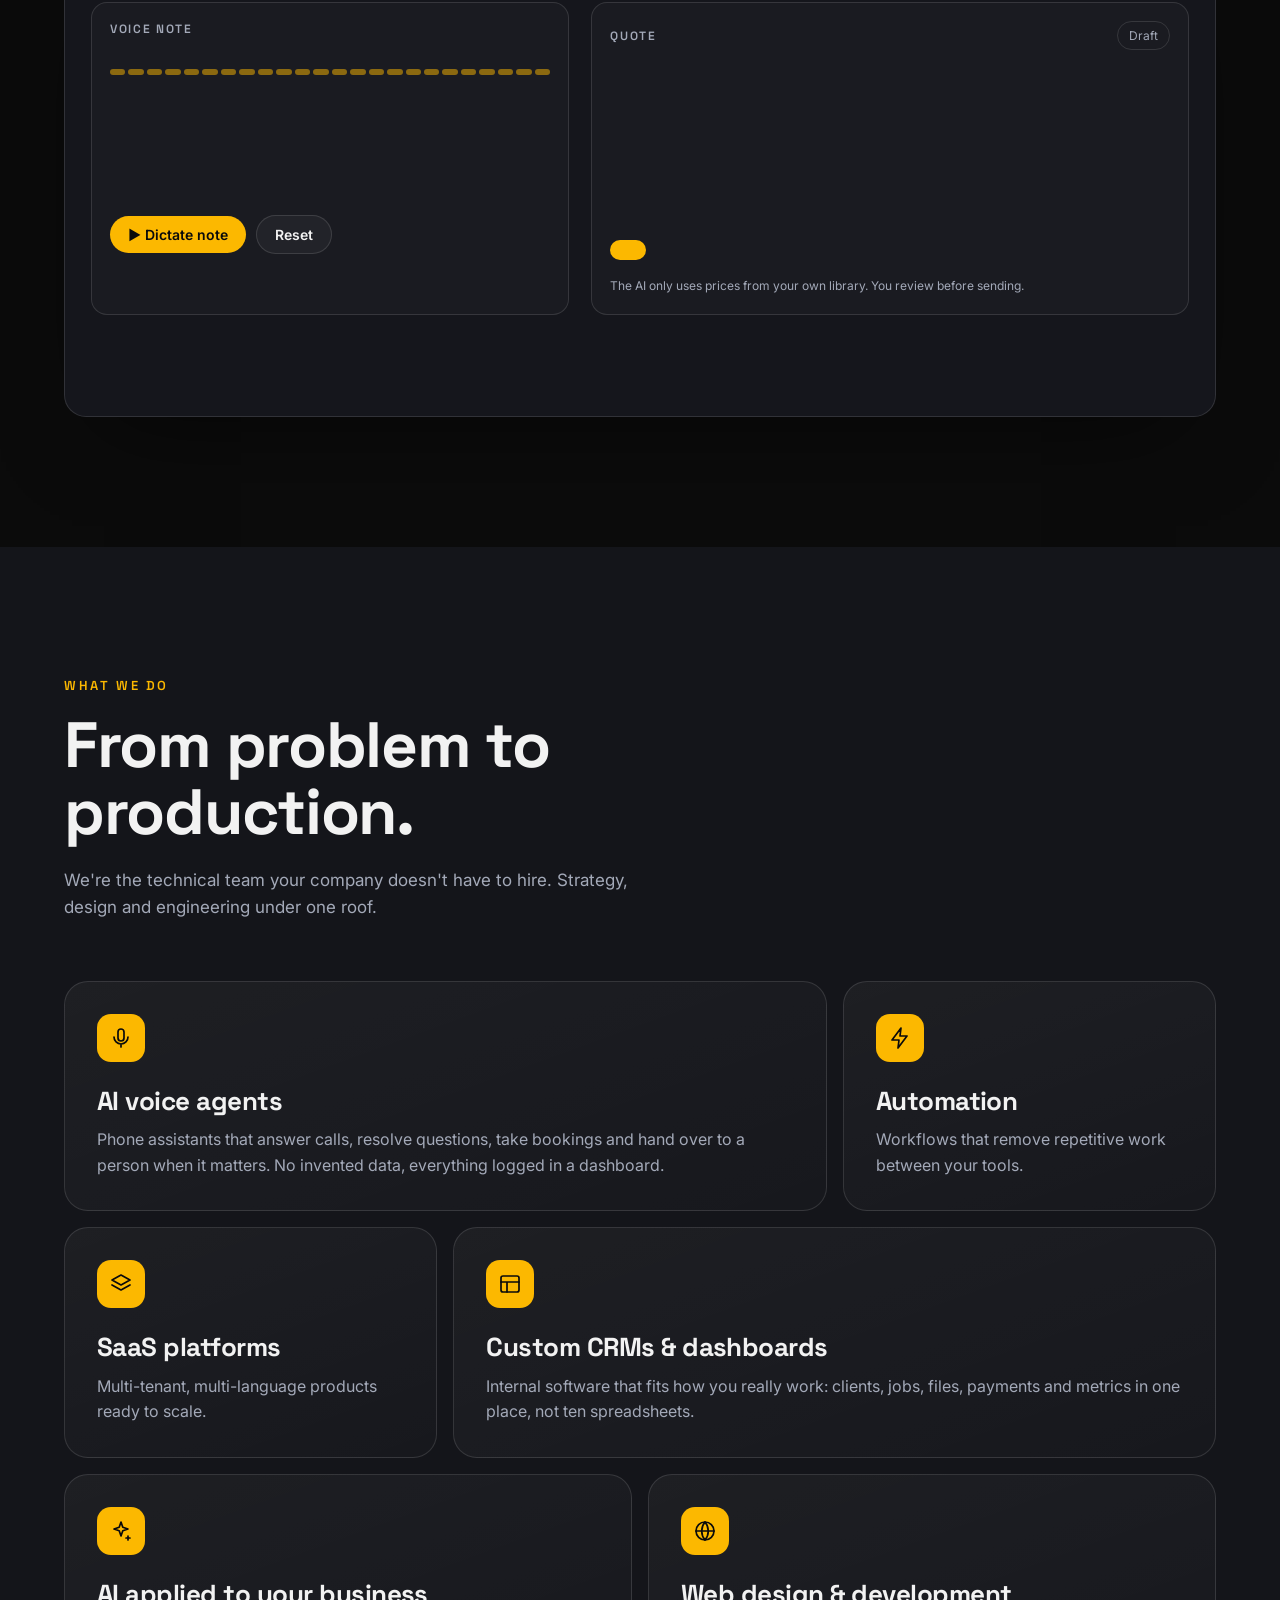
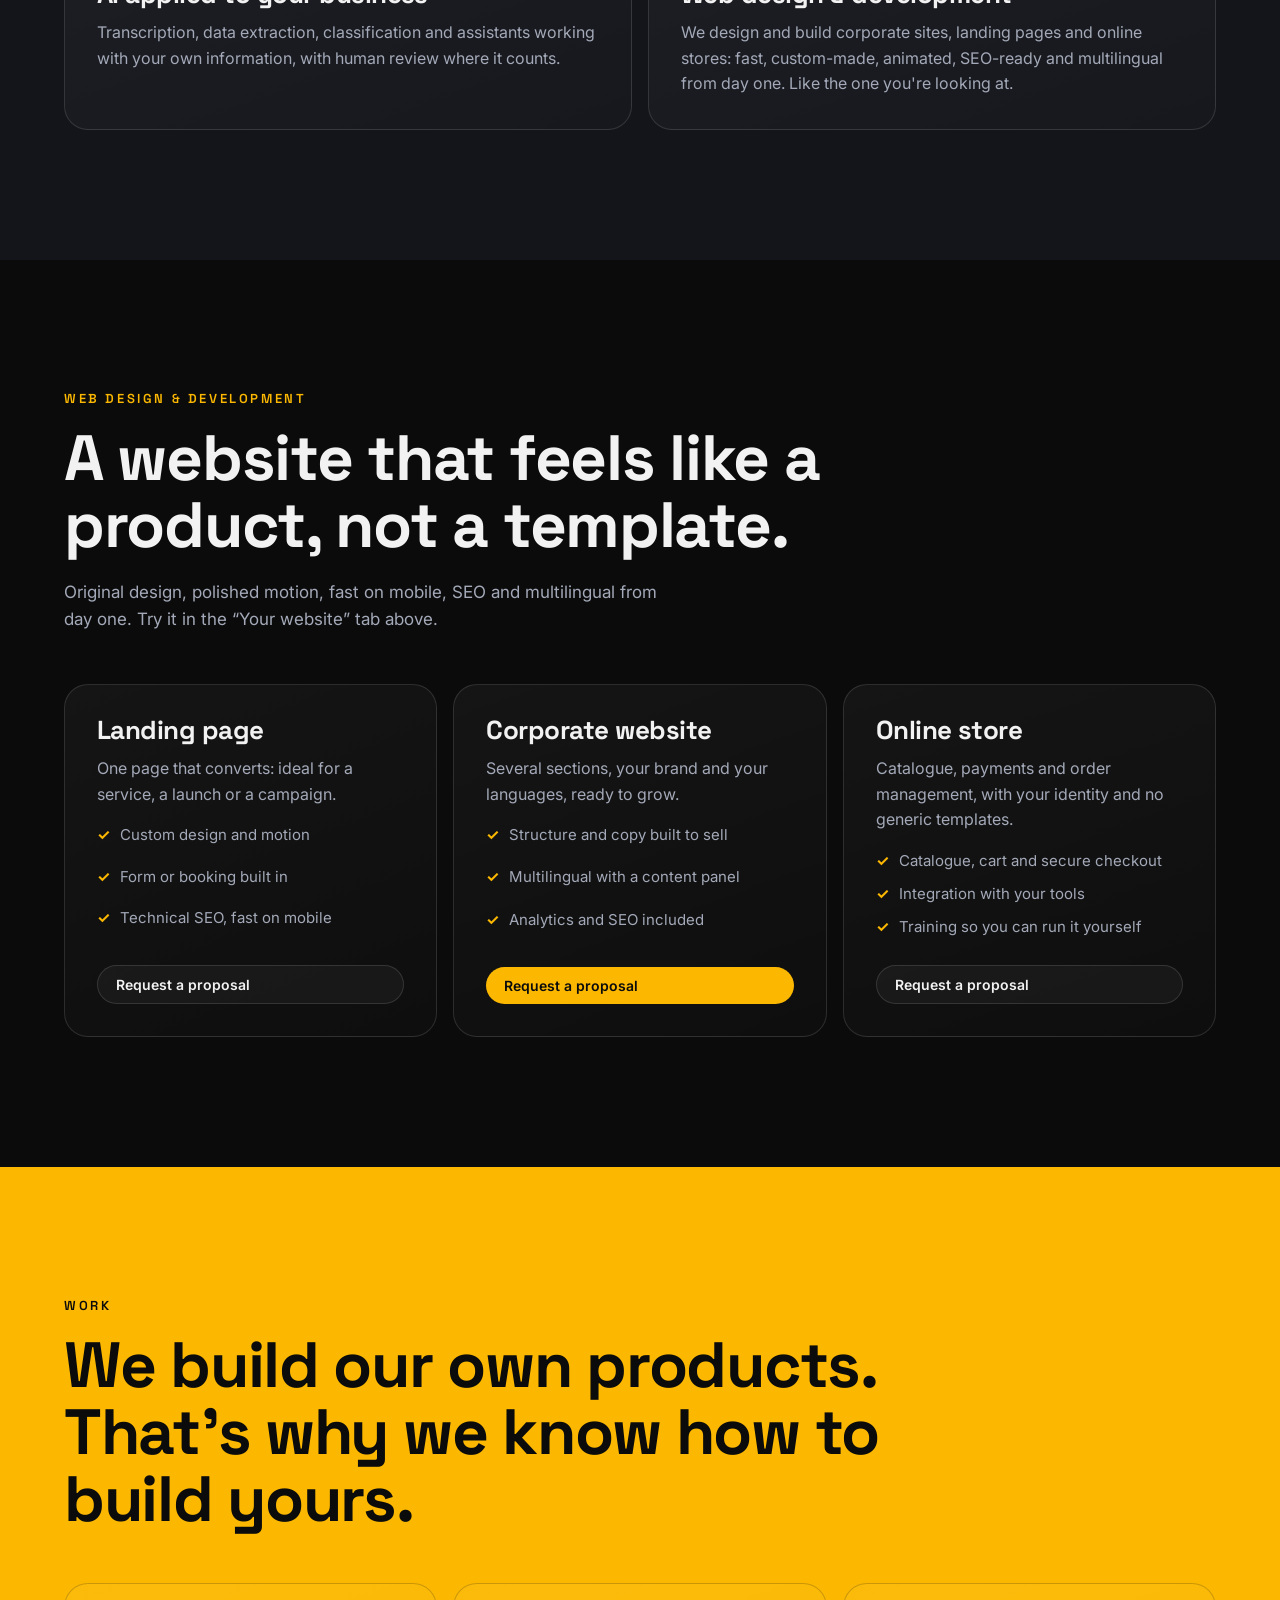
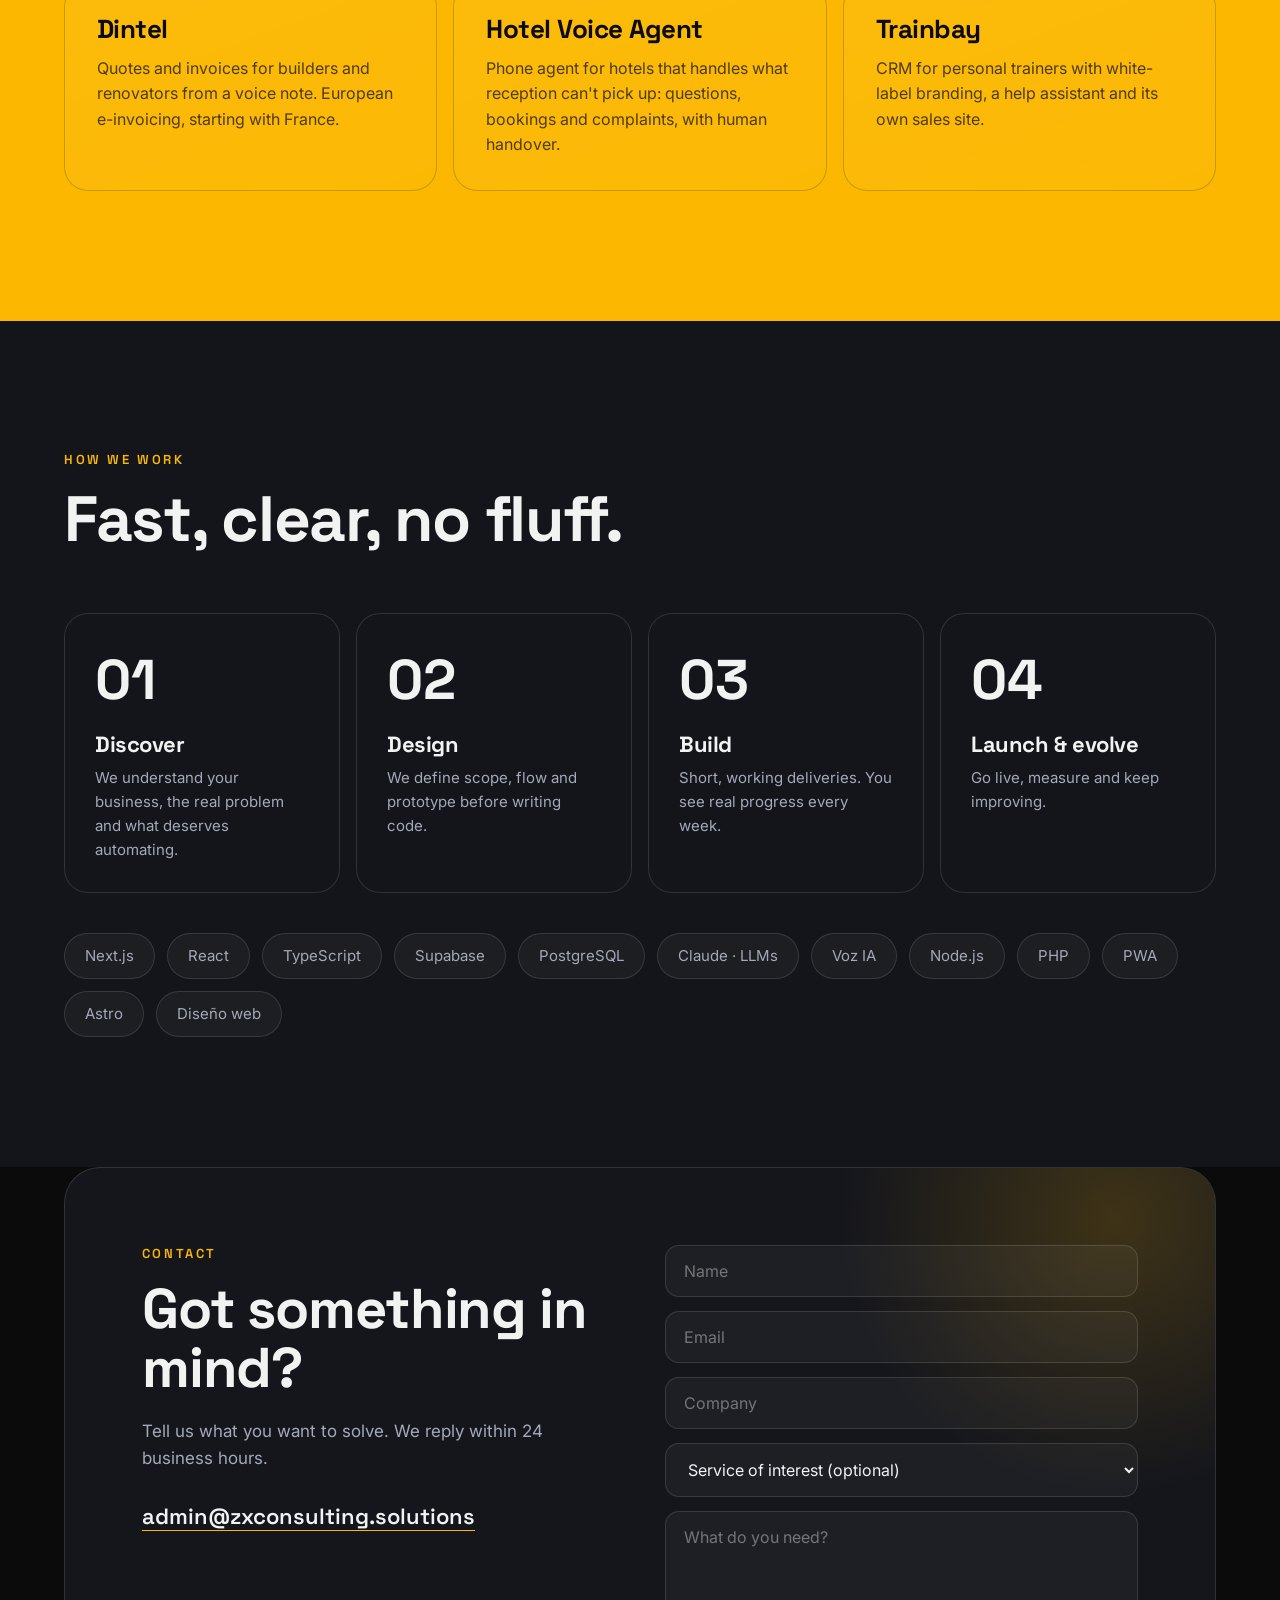
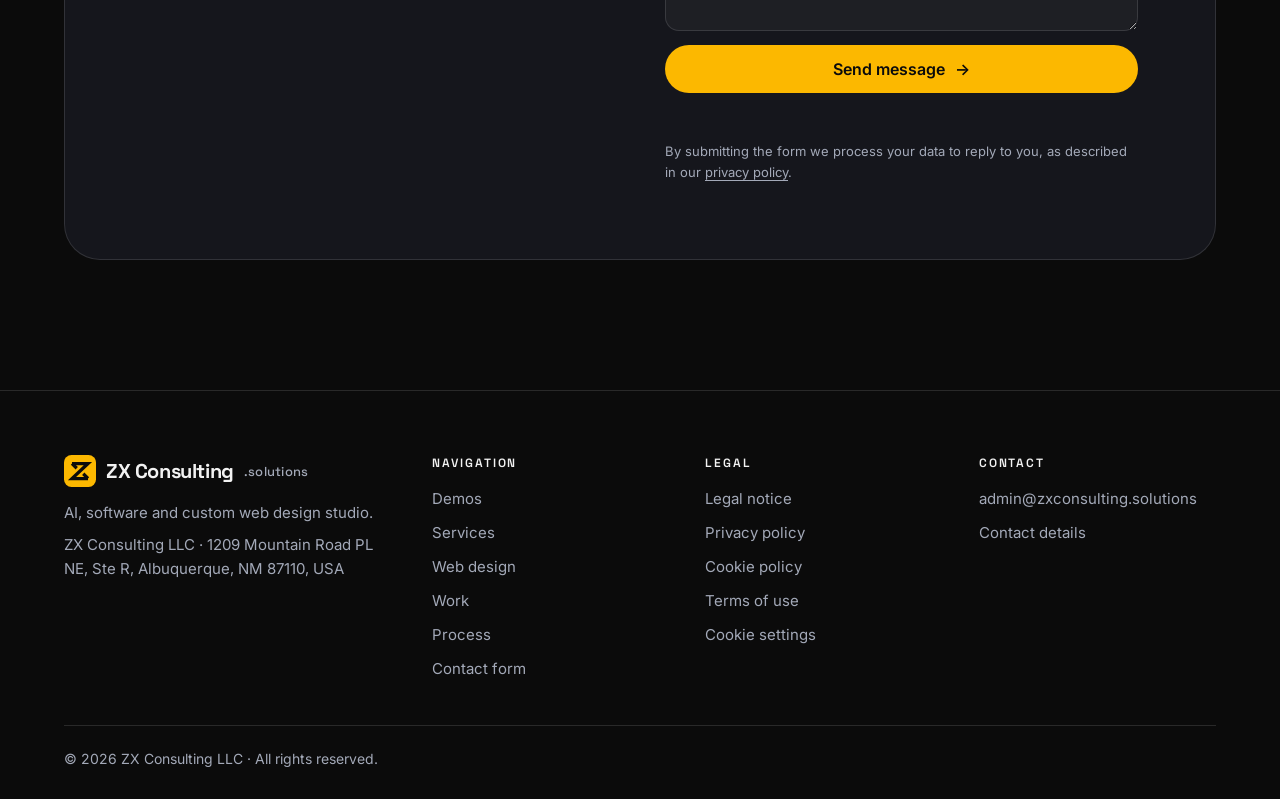
==== commit 7ab173e1: "Web: accesibilidad (main, skip link, aria-label idioma, localStorage seguro) y README sin borrador/P" ====
--- a/index.html
+++ b/index.html
@@ -208,9 +208,11 @@
 .rv{opacity:0;transform:translateY(34px);transition:opacity .9s cubic-bezier(.2,.7,.2,1),transform .9s cubic-bezier(.2,.7,.2,1)}
 .rv.in{opacity:1;transform:none}
 @media(prefers-reduced-motion:reduce){*{animation:none!important;transition:none!important}.rv{opacity:1;transform:none}.qrow,.b{opacity:1;transform:none}html{scroll-behavior:auto}}
+.skip{position:absolute;left:-9999px;top:8px;background:#fcb800;color:#0b0b0b;padding:10px 16px;border-radius:8px;font-weight:600;z-index:200}.skip:focus{left:8px}
 </style>
 </head>
 <body>
+<a class="skip" href="#main" id="skip">Saltar al contenido</a>
 <nav id="nav" class="t-y"><div class="wrap nav">
   <a href="#top" class="logo"><svg class="mk" viewBox="0 0 64 64" aria-hidden="true"><rect width="64" height="64" rx="15" fill="var(--grad)"/><g fill="none" stroke="var(--btnt)" stroke-width="6.5" stroke-linejoin="miter" stroke-miterlimit="10"><path d="M16 17h32L16 47h32"/><path d="M16 17l9.5 9.5M38.5 37.5 48 47"/></g></svg>ZX Consulting <small>.solutions</small></a>
   <div class="links">
@@ -218,11 +220,12 @@
     <a href="#services" data-i18n="n1">Servicios</a>
     <a href="#webs" data-i18n="n6">Webs</a>
     <a href="#process" data-i18n="n3">Método</a>
-    <button class="lang" id="lang" aria-label="Language">EN</button>
+    <button class="lang" id="lang" aria-label="EN · Cambiar idioma a inglés">EN</button>
     <a href="#contact" class="btn p" style="padding:10px 20px;font-size:15px" data-i18n="n4">Hablemos</a>
   </div>
 </div></nav>
 
+<main id="main">
 <header class="hero t-y" id="top">
   <canvas id="net" aria-hidden="true"></canvas>
   <div class="wrap">
@@ -407,6 +410,7 @@
     </form>
   </div>
 </div></section>
+</main>
 
 <footer class="sf" id="footer"><div class="wrap">
   <div class="sf-grid">
@@ -479,7 +483,7 @@
 p_e:"How we work",p_h:"Fast, clear, no fluff.",p1h:"Discover",p1p:"We understand your business, the real problem and what deserves automating.",p2h:"Design",p2p:"We define scope, flow and prototype before writing code.",p3h:"Build",p3p:"Short, working deliveries. You see real progress every week.",p4h:"Launch & evolve",p4p:"Go live, measure and keep improving.",
 k_e:"Contact",k_h:"Got something in mind?",k_p:"Tell us what you want to solve. We reply within 24 business hours.",f1:"Name",f2:"Email",f3:"Company",f4:"What do you need?",f5:"Send message",o0:"Service of interest (optional)",o1:"Web · Landing page",o2:"Web · Corporate site",o3:"Web · Online store",o4:"AI voice agent",o5:"Custom software / CRM / SaaS",o6:"Automation / applied AI",ok:"Received! We'll write back soon.",err:"Could not send. Email us at admin@zxconsulting.solutions",foot:"Made with AI and a lot of coffee.",mq:["Voice agents","Automation","SaaS","Custom CRM","Applied AI","E-invoicing","Integrations","Web design"]}
 };
-let L=localStorage.getItem('zxl')||((navigator.language||'es').startsWith('es')?'es':'en');
+let L=(()=>{try{return localStorage.getItem('zxl')}catch(e){return null}})()||((navigator.language||'es').startsWith('es')?'es':'en');
 const $=id=>document.getElementById(id),t=k=>T[L][k];
 const reduce=matchMedia('(prefers-reduced-motion:reduce)').matches;
 const sleep=ms=>new Promise(r=>setTimeout(r,reduce?0:ms));
@@ -488,12 +492,12 @@
 const URLS={dintel:'dintel.eu / presupuestos',trainbay:'app.trainbay.app / pipeline',voice:'panel / llamadas',web:'tu-negocio.com'};
 let cur='dintel';
 
-function setLang(l){L=l;localStorage.setItem('zxl',l);document.documentElement.lang=l;
+function setLang(l){L=l;try{localStorage.setItem('zxl',l)}catch(e){}document.documentElement.lang=l;
  document.querySelectorAll('[data-i18n]').forEach(e=>{const v=T[l][e.dataset.i18n];if(typeof v==='string')e.textContent=v});
  document.querySelectorAll('[data-i18n-html]').forEach(e=>{e.innerHTML=T[l][e.dataset.i18nHtml]});
  document.querySelectorAll('[data-ph]').forEach(e=>{e.placeholder=T[l][e.dataset.ph];e.setAttribute('aria-label',T[l][e.dataset.ph])});
  if(window.zxApply)zxApply(l);
- $('lang').textContent=l==='es'?'EN':'ES';
+ $('lang').textContent=l==='es'?'EN':'ES';$('lang').setAttribute('aria-label',l==='es'?'EN · Cambiar idioma a inglés':'ES · Switch language to Spanish');$('skip').textContent=l==='es'?'Saltar al contenido':'Skip to content';
  const m=T[l].mq.map(x=>`<span>${x}</span>`).join('');$('mq').innerHTML=m+m;
  $('pitch').textContent=t('pitch_'+cur);
  diReset();tbInit();vaInit();wbInit()}
--- a/site.css
+++ b/site.css
@@ -24,7 +24,6 @@
 /* aviso de borrador */
 .draft{background:rgba(252,184,0,.1);border:1px solid rgba(252,184,0,.45);color:var(--c3);border-radius:14px;padding:14px 18px;font-size:15px;margin:34px 0 0}
 .draft b{color:var(--c1)}
-mark.todo{background:rgba(252,184,0,.18);color:var(--c3);border:1px dashed rgba(252,184,0,.6);border-radius:6px;padding:0 6px;font-style:normal}
 /* cuerpo legal */
 .doc{padding:56px 0 90px;max-width:820px}
 .doc h1{font-size:clamp(34px,5vw,54px);font-weight:700;margin:0 0 8px}
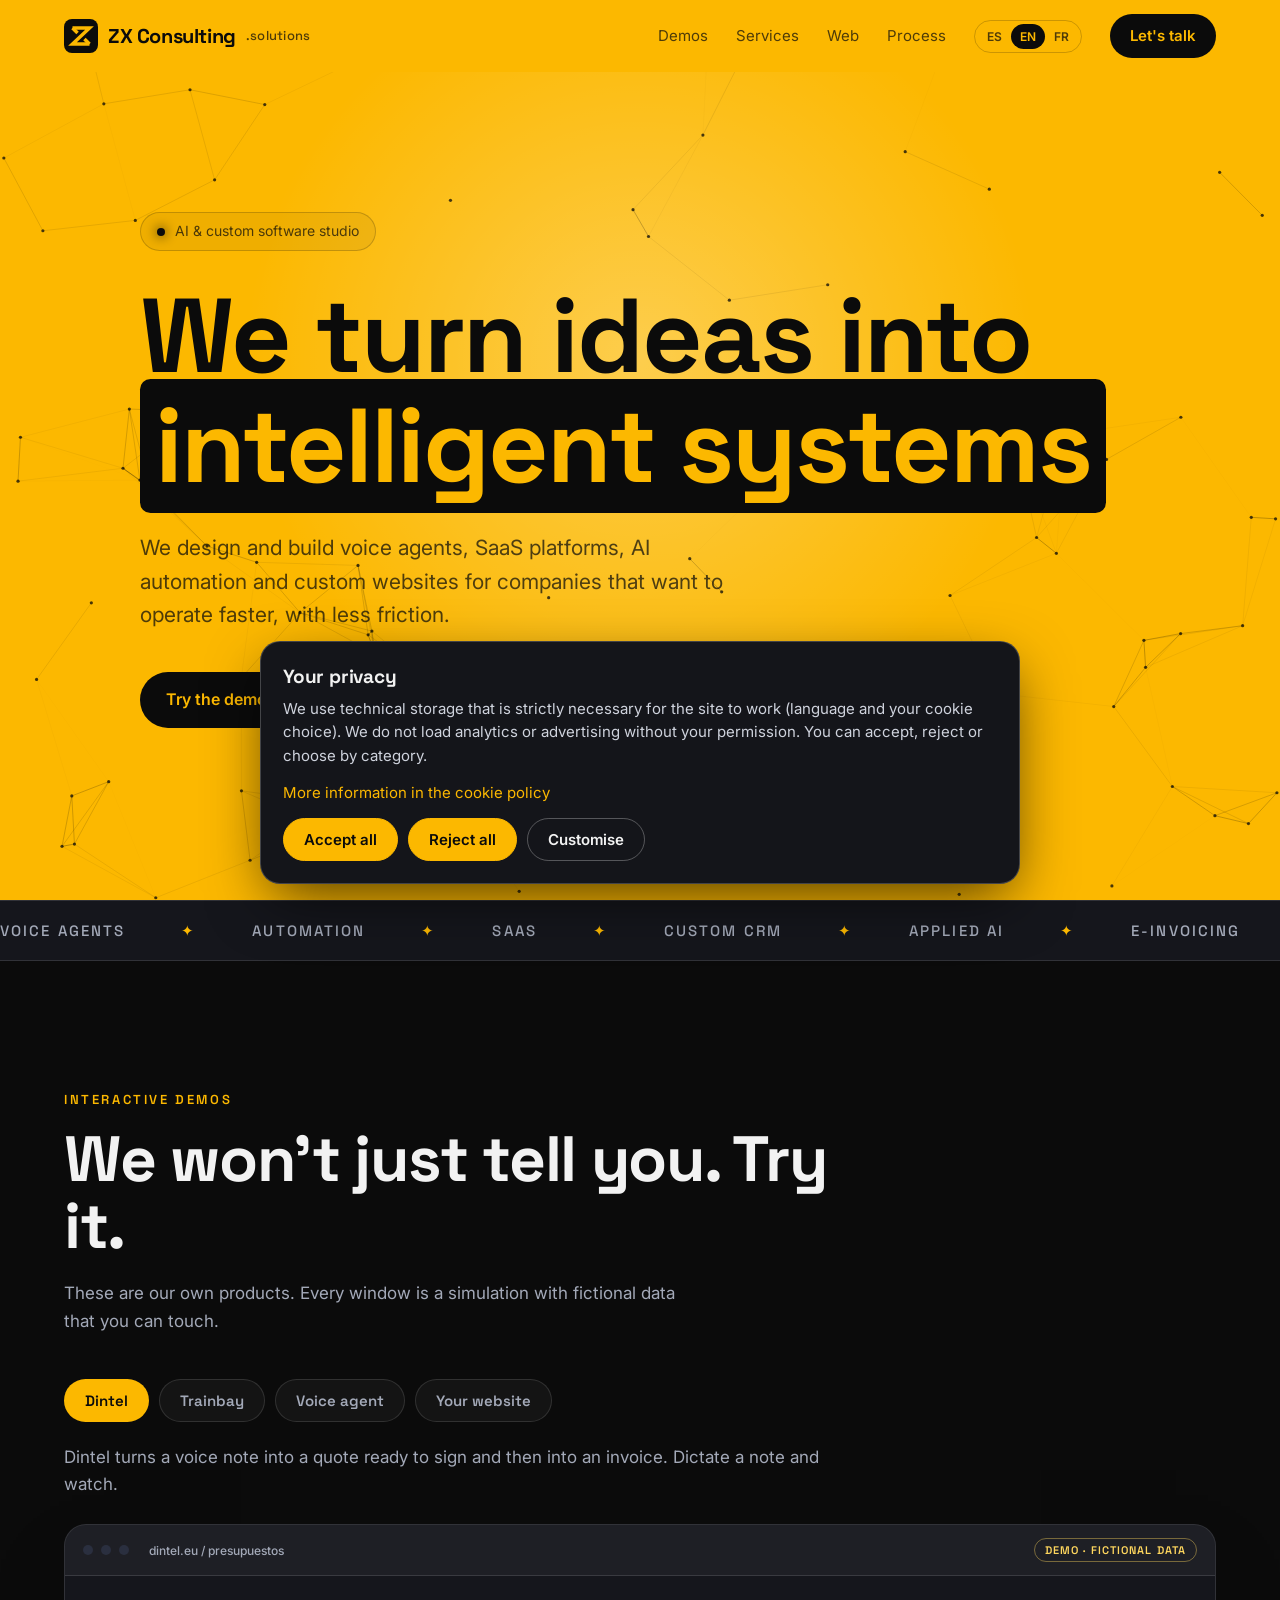
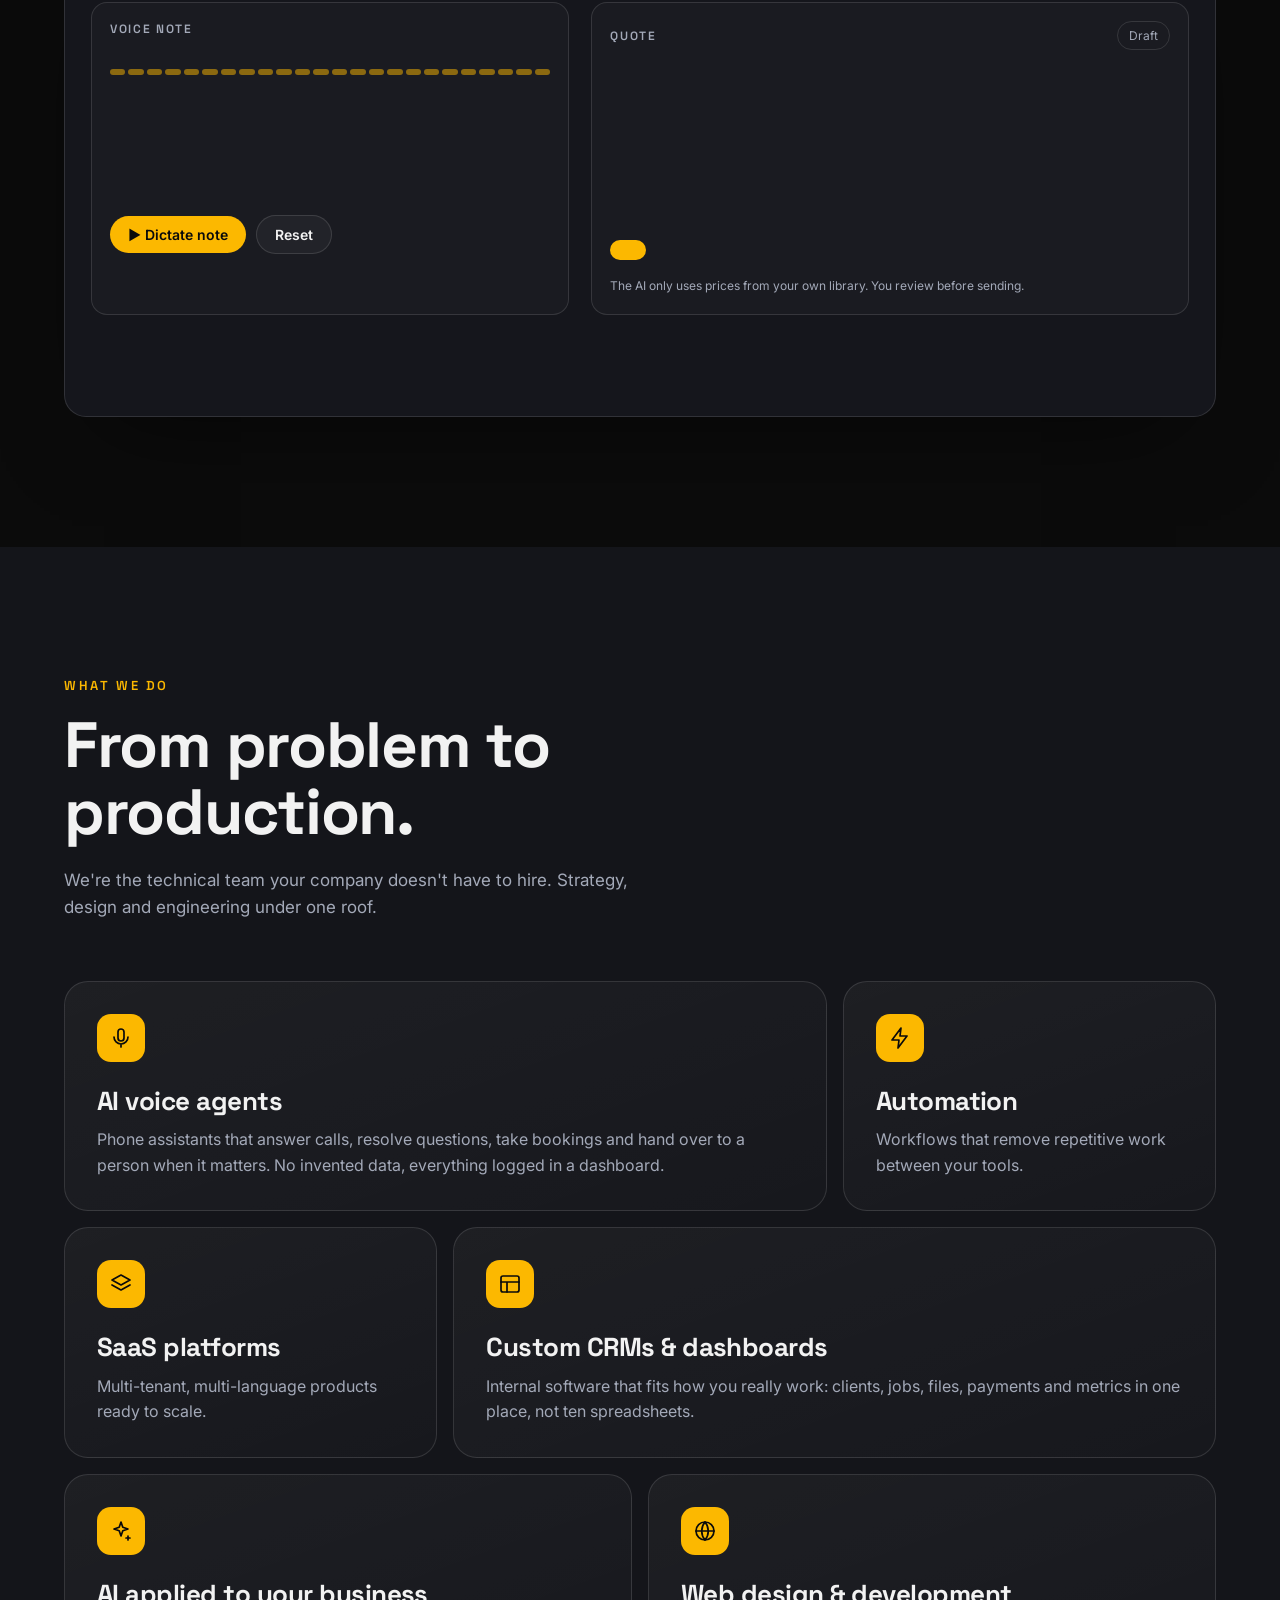
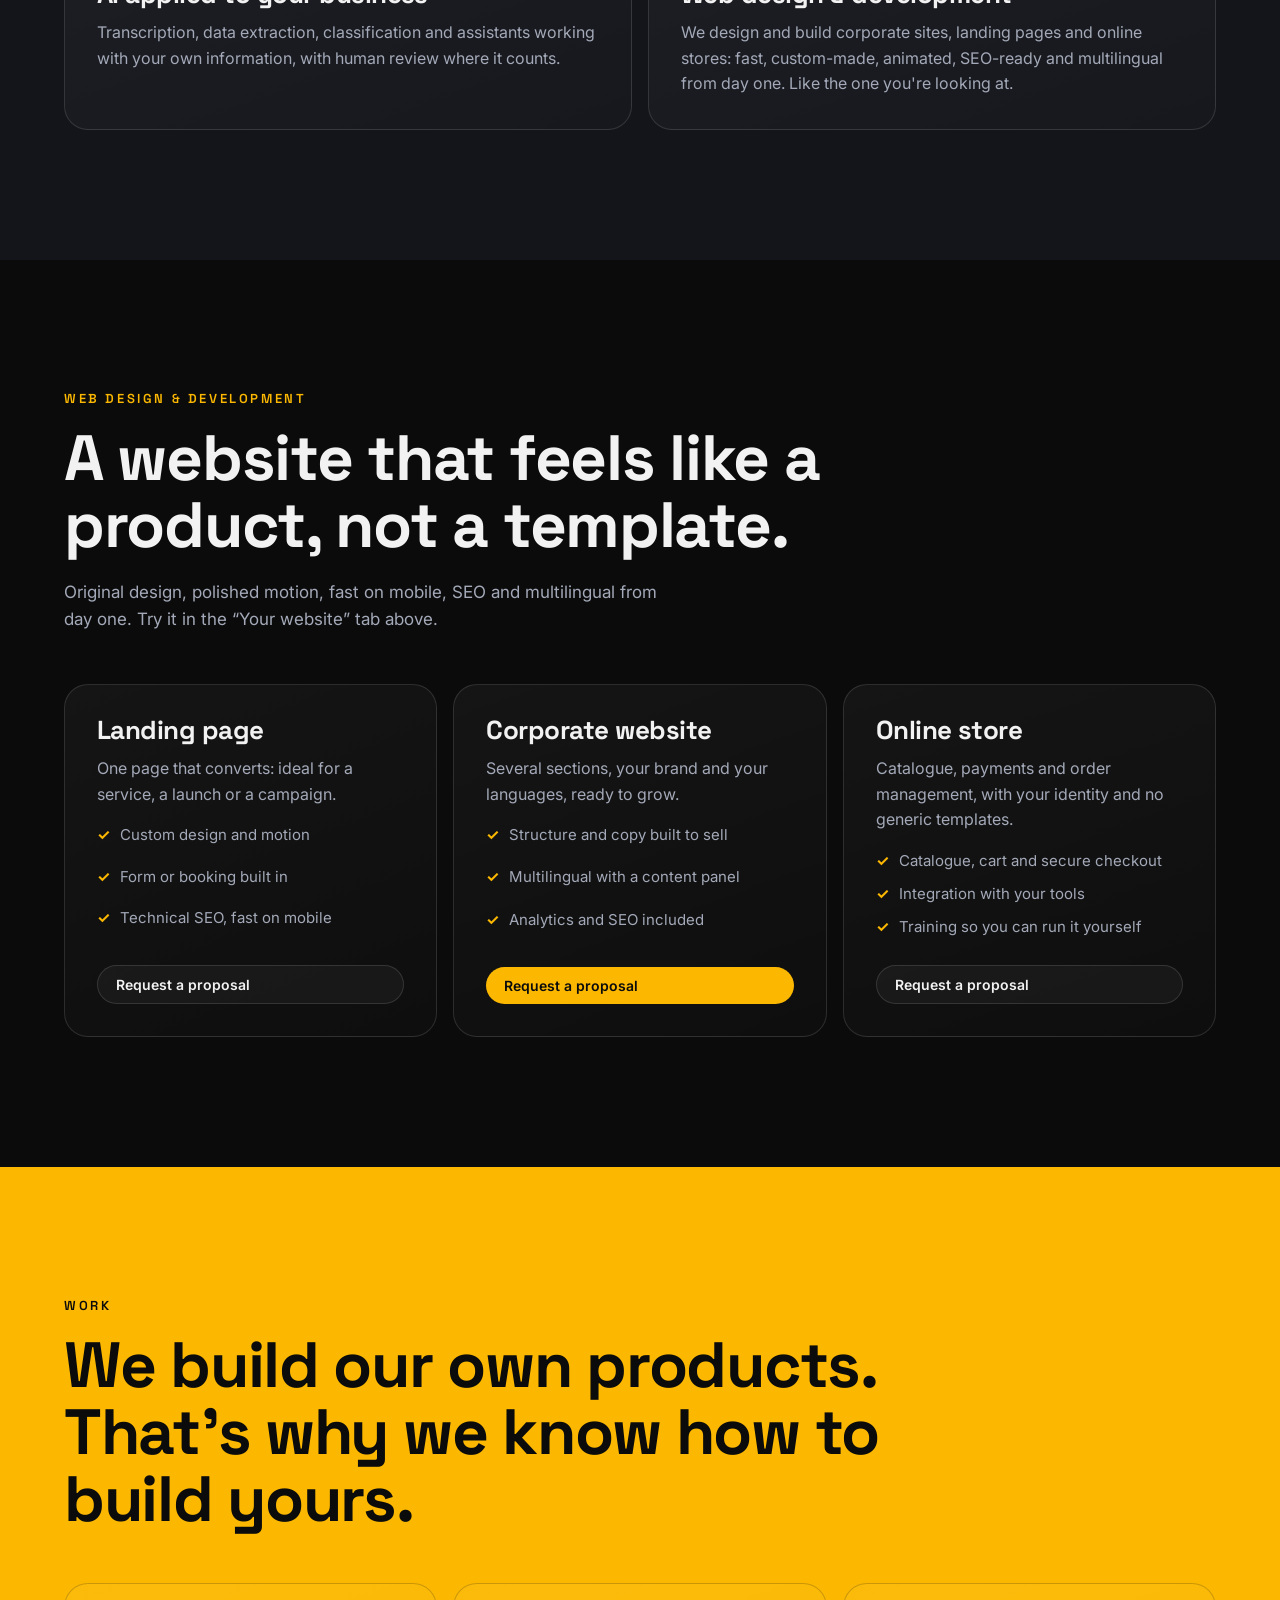
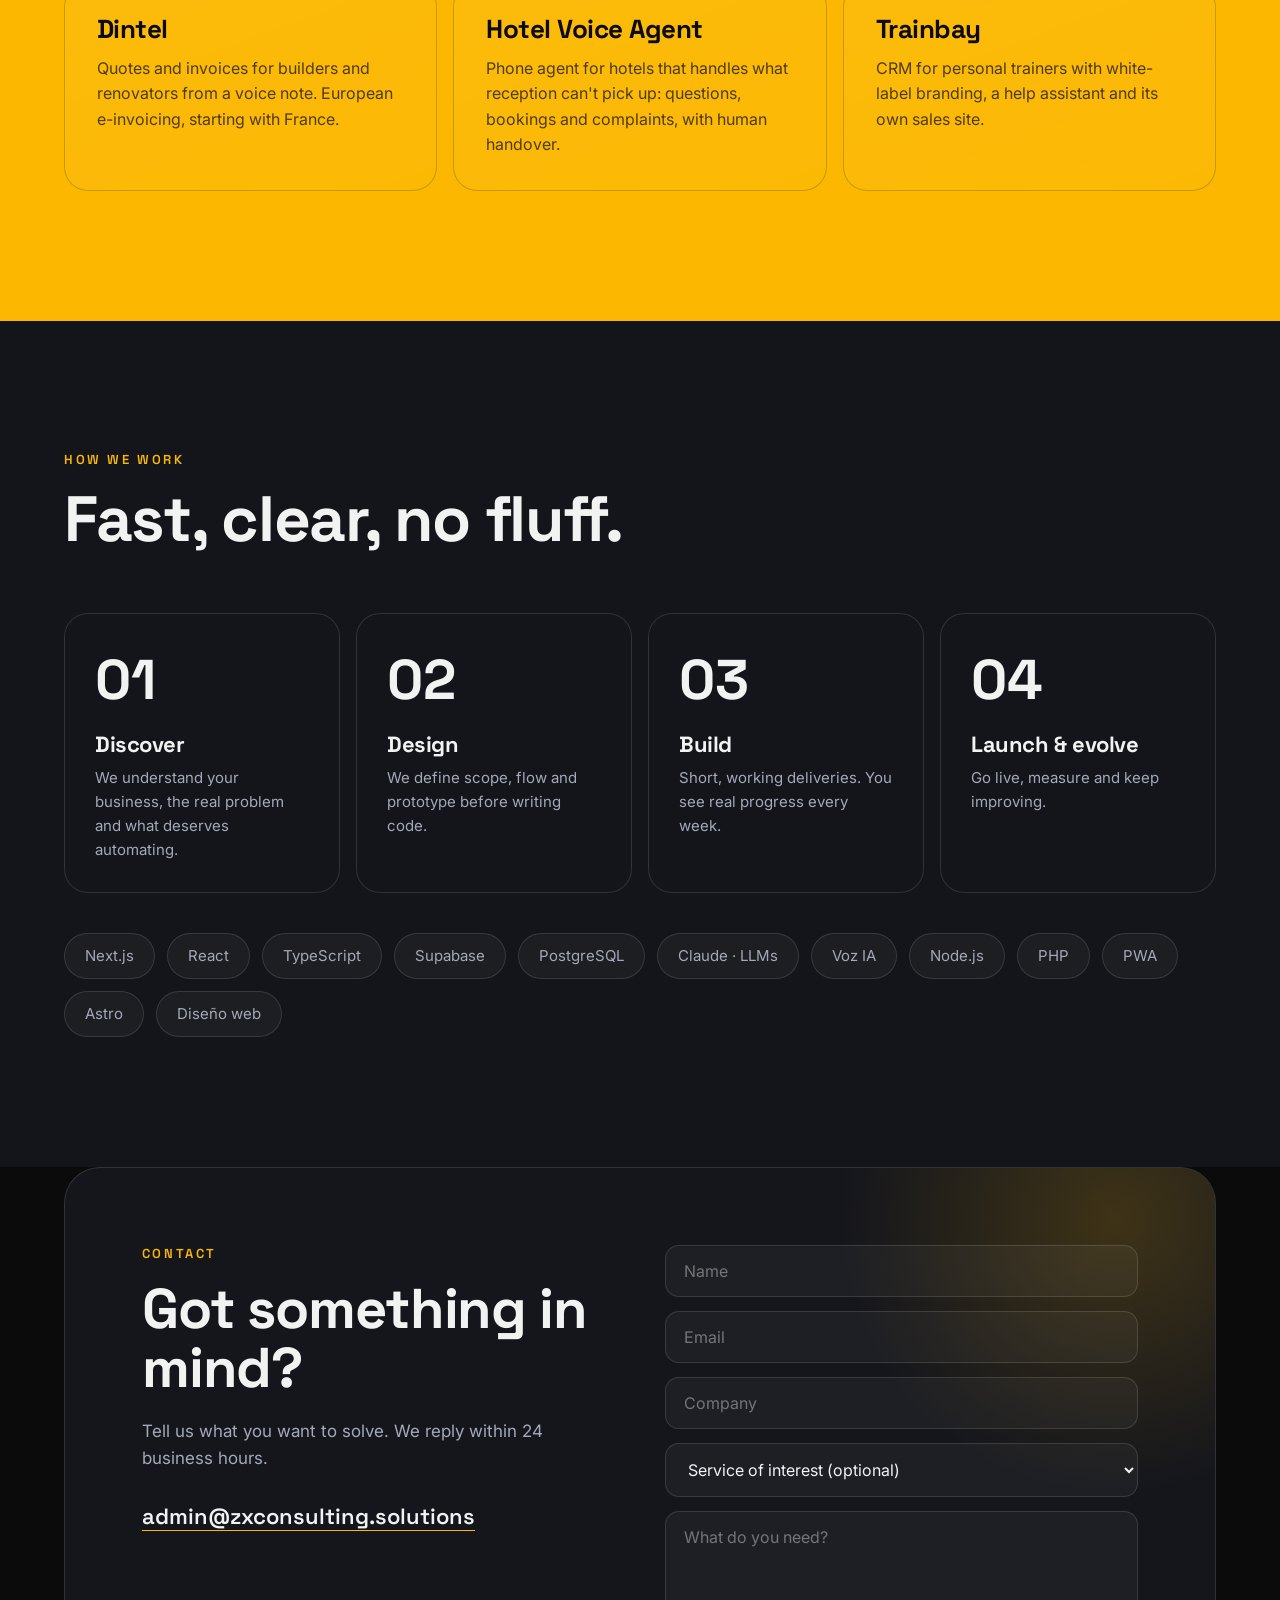
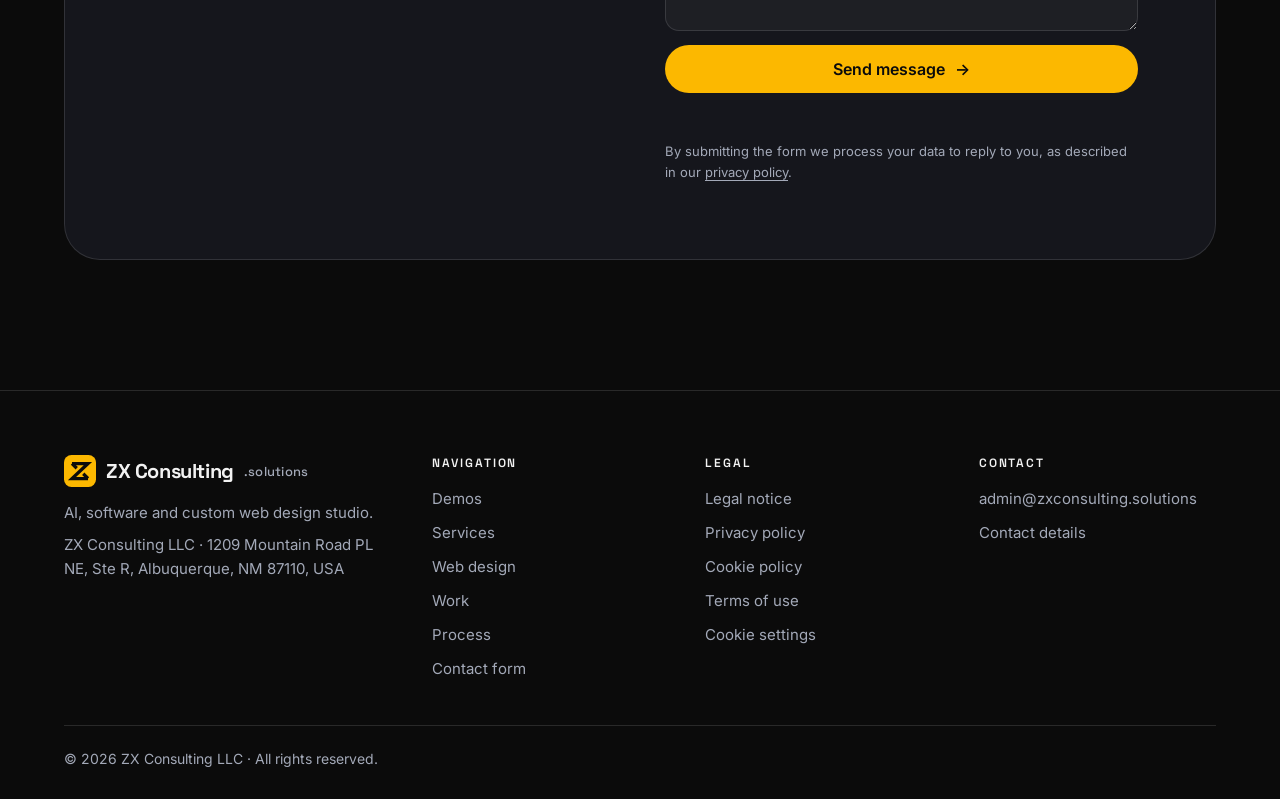
==== commit e52ed5f6: "Versión en francés: portada, demos (Dintel con TVA, llamada en FR), pie, banner de cookies y selecto" ====
--- a/index.html
+++ b/index.html
@@ -18,7 +18,7 @@
 <link rel="apple-touch-icon" href="brand/png/logo-mark-256.png">
 <link rel="stylesheet" href="site.css">
 <link rel="icon" type="image/svg+xml" href="data:image/svg+xml,%3Csvg xmlns='http://www.w3.org/2000/svg' viewBox='0 0 64 64'%3E%3Crect width='64' height='64' rx='15' fill='%23fcb800'/%3E%3Cg fill='none' stroke='%230b0b0b' stroke-width='6.5' stroke-linejoin='miter' stroke-miterlimit='10'%3E%3Cpath d='M16 17h32L16 47h32'/%3E%3Cpath d='M16 17l9.5 9.5M38.5 37.5 48 47'/%3E%3C/g%3E%3C/svg%3E">
-<script type="application/ld+json">{"@context":"https://schema.org","@type":"ProfessionalService","name":"ZX Consulting Solutions","legalName":"ZX Consulting LLC","url":"https://zxconsulting.solutions/","email":"admin@zxconsulting.solutions","address":{"@type":"PostalAddress","streetAddress":"1209 Mountain Road PL NE, Ste R","addressLocality":"Albuquerque","addressRegion":"NM","postalCode":"87110","addressCountry":"US"},"areaServed":"Worldwide","knowsLanguage":["es","en"],"description":"Estudio de IA, software a medida y diseño web: agentes de voz, plataformas SaaS, CRMs, automatización y creación de páginas web.","makesOffer":[{"@type":"Offer","itemOffered":{"@type":"Service","name":"Agentes de voz con IA"}},{"@type":"Offer","itemOffered":{"@type":"Service","name":"Diseño y creación de páginas web"}},{"@type":"Offer","itemOffered":{"@type":"Service","name":"CRMs y plataformas SaaS a medida"}},{"@type":"Offer","itemOffered":{"@type":"Service","name":"Automatización con IA"}}]}</script>
+<script type="application/ld+json">{"@context":"https://schema.org","@type":"ProfessionalService","name":"ZX Consulting Solutions","legalName":"ZX Consulting LLC","url":"https://zxconsulting.solutions/","email":"admin@zxconsulting.solutions","address":{"@type":"PostalAddress","streetAddress":"1209 Mountain Road PL NE, Ste R","addressLocality":"Albuquerque","addressRegion":"NM","postalCode":"87110","addressCountry":"US"},"areaServed":"Worldwide","knowsLanguage":["es","en","fr"],"description":"Estudio de IA, software a medida y diseño web: agentes de voz, plataformas SaaS, CRMs, automatización y creación de páginas web.","makesOffer":[{"@type":"Offer","itemOffered":{"@type":"Service","name":"Agentes de voz con IA"}},{"@type":"Offer","itemOffered":{"@type":"Service","name":"Diseño y creación de páginas web"}},{"@type":"Offer","itemOffered":{"@type":"Service","name":"CRMs y plataformas SaaS a medida"}},{"@type":"Offer","itemOffered":{"@type":"Service","name":"Automatización con IA"}}]}</script>
 <link rel="preconnect" href="https://fonts.googleapis.com">
 <link rel="preconnect" href="https://fonts.gstatic.com" crossorigin>
 <link href="https://fonts.googleapis.com/css2?family=Inter:wght@400;500;600&family=Space+Grotesk:wght@500;600;700&display=swap" rel="stylesheet">
@@ -48,8 +48,10 @@
 .logo small{font-weight:500;color:var(--mut);font-size:13px;letter-spacing:.02em}
 .links{display:flex;gap:28px;align-items:center;font-size:15px;color:var(--mut)}
 .links a:hover{color:var(--tx)}
-.lang{border:1px solid var(--line);background:none;color:var(--tx);border-radius:99px;padding:6px 12px;font:500 13px Inter;cursor:pointer}
-.lang:hover{border-color:var(--c1)}
+.lang{display:flex;border:1px solid var(--line);border-radius:99px;padding:3px}
+.lang button{background:none;border:0;color:var(--mut);font:600 12px Inter;padding:5px 9px;border-radius:99px;cursor:pointer}
+.lang button:hover{color:var(--tx)}
+.lang button[aria-pressed=true]{background:var(--tx);color:var(--bg)}
 .btn{display:inline-flex;align-items:center;gap:10px;padding:14px 26px;border-radius:99px;font-weight:600;font-size:16px;border:0;cursor:pointer;transition:.25s;font-family:Inter}
 .btn.p{background:var(--grad);color:var(--btnt)}
 .btn.p:hover{transform:translateY(-2px);box-shadow:0 10px 30px -8px rgba(0,0,0,.45)}
@@ -58,7 +60,7 @@
 .btn.s{padding:10px 18px;font-size:14px}
 .btn[disabled]{opacity:.45;cursor:default;transform:none;box-shadow:none}
 @media(max-width:900px){.links a:not(.btn){display:none}}
-@media(max-width:520px){.logo{font-size:17px;white-space:nowrap}.logo small{display:none}.links{gap:10px}.links .btn{padding:8px 14px!important;font-size:14px!important}.wrap{padding:0 16px}.tab{padding:9px 14px;font-size:14px}}
+@media(max-width:520px){.logo{font-size:17px;white-space:nowrap}.logo small{display:none}.links{gap:10px}.links .btn{display:none}.wrap{padding:0 16px}.tab{padding:9px 14px;font-size:14px}}
 /* hero */
 header.hero{position:relative;min-height:100vh;display:flex;align-items:center;padding:120px 0 80px;overflow:hidden}
 #net{position:absolute;inset:0;width:100%;height:100%}
@@ -220,7 +222,7 @@
     <a href="#services" data-i18n="n1">Servicios</a>
     <a href="#webs" data-i18n="n6">Webs</a>
     <a href="#process" data-i18n="n3">Método</a>
-    <button class="lang" id="lang" aria-label="EN · Cambiar idioma a inglés">EN</button>
+    <div class="lang" id="lang" role="group" aria-label="Language"><button data-l="es">ES</button><button data-l="en">EN</button><button data-l="fr">FR</button></div>
     <a href="#contact" class="btn p" style="padding:10px 20px;font-size:15px" data-i18n="n4">Hablemos</a>
   </div>
 </div></nav>
@@ -458,9 +460,9 @@
 d_e:"Demos interactivas",d_h:"No te lo contamos. Pruébalo.",d_p:"Estos son nuestros propios productos. Cada ventana es una simulación con datos ficticios que puedes tocar.",demo:"Demo · datos ficticios",t_voice:"Agente de voz",t_web:"Tu web",reset:"Reiniciar",
 pitch_dintel:"Dintel convierte una nota de voz en un presupuesto listo para firmar y, después, en factura. Dicta una nota y míralo.",pitch_trainbay:"Trainbay es un CRM con IA para entrenadores personales: pipeline de clientes y un asistente que sabe en qué punto está cada uno.",pitch_voice:"Un agente telefónico para hoteles: atiende en varios idiomas, recoge la reserva y traspasa a una persona cuando hace falta.",pitch_web:"Así diseñamos webs: cambia el estilo, el color y la vista móvil y mira cómo responde. Tu web real será a medida.",
 di_h1:"Nota de voz",di_h2:"Presupuesto",di_go:"▶ Dictar nota",di_note:"La IA solo usa precios de tu propia biblioteca. Tú revisas antes de enviar.",di_tr:"Reforma de baño en el segundo B: quitar la bañera, poner plato de ducha de 120, alicatar 18 metros cuadrados y cambiar las tomas de fontanería.",
-di_l1:"Desmontaje de bañera y retirada de escombros",di_l2:"Plato de ducha 120 cm, suministro y colocación",di_l3:"Alicatado de paredes",di_l4:"Fontanería: sustitución de tomas",di_lib:"de tu biblioteca",di_sub:"Subtotal",di_iva:"IVA 10 %",di_tot:"Total",di_draft:"Borrador",di_ready:"Revisado",di_sent:"Enviado al cliente",di_signed:"Firmado ✓",di_review:"Marcar como revisado",di_send:"Enviar para firma",di_sign:"Simular firma del cliente",di_inv:"Factura generada a partir del presupuesto",
+di_l1:"Desmontaje de bañera y retirada de escombros",di_l2:"Plato de ducha 120 cm, suministro y colocación",di_l3:"Alicatado de paredes",di_l4:"Fontanería: sustitución de tomas",di_u:"ud",di_lib:"de tu biblioteca",di_sub:"Subtotal",di_iva:"IVA 10 %",di_tot:"Total",di_draft:"Borrador",di_ready:"Revisado",di_sent:"Enviado al cliente",di_signed:"Firmado ✓",di_review:"Marcar como revisado",di_send:"Enviar para firma",di_sign:"Simular firma del cliente",di_inv:"Factura generada a partir del presupuesto",
 tb_note:"Pulsa una tarjeta para avanzarla de etapa.",tb_h:"Asistente",tb_c:["Lead","Cualificado","Cliente activo","Inactivo"],tb_q1:"¿A quién escribo hoy?",tb_q2:"Resumen del pipeline",tb_none:"Nadie pendiente: todo al día.",tb_a1:"Estos llevan 3 o más días sin respuesta: ",tb_a2:(c)=>`${c[0]} leads · ${c[1]} cualificados · ${c[2]} clientes activos · ${c[3]} inactivos.`,tb_d:"d sin contacto",
-va_h1:"Llamada entrante",va_h2:"Panel del hotel",va_go:"☎ Simular llamada",va_ho:"Pasar a recepción",va_g:"Cliente",va_a:"Agente",va_lang:"Idioma",va_why:"Motivo",va_dates:"Fechas",va_pax:"Personas",va_st:"Estado",va_book:"Reserva",va_wait:"Esperando llamada…",va_pend:"Pendiente de confirmar por recepción",va_hod:"Resumen enviado a recepción. La disponibilidad la confirma una persona.",va_vl:{es:"Español",en:"Inglés",de:"Alemán"},va_note:"El agente no inventa disponibilidad ni precios: recoge los datos y pasa el relevo.",
+va_h1:"Llamada entrante",va_h2:"Panel del hotel",va_go:"☎ Simular llamada",va_ho:"Pasar a recepción",va_g:"Cliente",va_a:"Agente",va_lang:"Idioma",va_why:"Motivo",va_dates:"Fechas",va_pax:"Personas",va_st:"Estado",va_book:"Reserva",va_wait:"Esperando llamada…",va_pend:"Pendiente de confirmar por recepción",va_hod:"Resumen enviado a recepción. La disponibilidad la confirma una persona.",va_vl:{es:"Español",en:"Inglés",de:"Alemán",fr:"Francés"},va_note:"El agente no inventa disponibilidad ni precios: recoge los datos y pasa el relevo.",
 w_name:"Tu negocio",w_style:"Estilo",w_color:"Color",w_view:"Vista",w_def:"Tu negocio",w_s:["Urbano oscuro","Clásico dorado","Minimal claro"],w_v:["Escritorio","Móvil"],wd_h:["Diseño con carácter.","Elegancia que se nota.","Claro, limpio, directo."],w_p:"Una web rápida, a medida y pensada para que te contacten.",w_b:"Reservar",w_m:"Menú",w_sv:["Servicios","Equipo","Contacto"],
 s_e:"Qué hacemos",s_h:"Del problema al producto en producción.",s_p:"Somos el equipo técnico que tu empresa no tiene que contratar. Estrategia, diseño e ingeniería bajo un mismo techo.",b1h:"Agentes de voz con IA",b1p:"Asistentes telefónicos que atienden llamadas, resuelven dudas, recogen reservas y traspasan a una persona cuando importa. Sin inventar datos, con todo registrado en un panel.",b2h:"Automatización",b2p:"Flujos que eliminan el trabajo repetitivo entre tus herramientas.",b3h:"Plataformas SaaS",b3p:"Productos multi-cliente, multi-idioma y listos para escalar.",b4h:"CRMs y paneles a medida",b4p:"Software interno que encaja con tu forma real de trabajar: clientes, obras, archivos, cobros y métricas en un solo sitio, no en diez hojas de cálculo.",b5h:"IA aplicada a tu negocio",b5p:"Transcripción, extracción de datos, clasificación y asistentes que trabajan con tu información, con revisión humana donde hace falta.",b6h:"Diseño y creación de páginas web",b6p:"Diseñamos y desarrollamos webs corporativas, landings y tiendas: rápidas, a medida, con animación, SEO y varios idiomas desde el primer día. Como la que estás viendo.",
 wb_e:"Diseño y creación web",wb_h:"Una web que se siente como un producto, no como una plantilla.",wb_p:"Diseño propio, animación cuidada, carga rápida en móvil, SEO y multilingüe desde el primer día. Pruébalo en la pestaña «Tu web» de arriba.",
@@ -472,22 +474,36 @@
 d_e:"Interactive demos",d_h:"We won't just tell you. Try it.",d_p:"These are our own products. Every window is a simulation with fictional data that you can touch.",demo:"Demo · fictional data",t_voice:"Voice agent",t_web:"Your website",reset:"Reset",
 pitch_dintel:"Dintel turns a voice note into a quote ready to sign and then into an invoice. Dictate a note and watch.",pitch_trainbay:"Trainbay is an AI CRM for personal trainers: a client pipeline and an assistant that knows where everyone stands.",pitch_voice:"A phone agent for hotels: it answers in several languages, takes the booking and hands over to a person when needed.",pitch_web:"This is how we design websites: change the style, colour and mobile view and see it respond. Your real site will be custom-built.",
 di_h1:"Voice note",di_h2:"Quote",di_go:"▶ Dictate note",di_note:"The AI only uses prices from your own library. You review before sending.",di_tr:"Bathroom renovation in flat 2B: remove the bathtub, fit a 120 shower tray, tile 18 square metres and replace the plumbing connections.",
-di_l1:"Bathtub removal and rubble disposal",di_l2:"Shower tray 120 cm, supply and fitting",di_l3:"Wall tiling",di_l4:"Plumbing: replace connections",di_lib:"from your library",di_sub:"Subtotal",di_iva:"VAT 10 %",di_tot:"Total",di_draft:"Draft",di_ready:"Reviewed",di_sent:"Sent to client",di_signed:"Signed ✓",di_review:"Mark as reviewed",di_send:"Send for signature",di_sign:"Simulate client signature",di_inv:"Invoice generated from the quote",
+di_l1:"Bathtub removal and rubble disposal",di_l2:"Shower tray 120 cm, supply and fitting",di_l3:"Wall tiling",di_l4:"Plumbing: replace connections",di_u:"pc",di_lib:"from your library",di_sub:"Subtotal",di_iva:"VAT 10 %",di_tot:"Total",di_draft:"Draft",di_ready:"Reviewed",di_sent:"Sent to client",di_signed:"Signed ✓",di_review:"Mark as reviewed",di_send:"Send for signature",di_sign:"Simulate client signature",di_inv:"Invoice generated from the quote",
 tb_note:"Tap a card to move it to the next stage.",tb_h:"Assistant",tb_c:["Lead","Qualified","Active client","Inactive"],tb_q1:"Who do I write to today?",tb_q2:"Pipeline summary",tb_none:"Nobody pending: all up to date.",tb_a1:"These have had no reply for 3 or more days: ",tb_a2:(c)=>`${c[0]} leads · ${c[1]} qualified · ${c[2]} active clients · ${c[3]} inactive.`,tb_d:"d no contact",
-va_h1:"Incoming call",va_h2:"Hotel dashboard",va_go:"☎ Simulate call",va_ho:"Hand over to reception",va_g:"Guest",va_a:"Agent",va_lang:"Language",va_why:"Reason",va_dates:"Dates",va_pax:"Guests",va_st:"Status",va_book:"Booking",va_wait:"Waiting for a call…",va_pend:"Pending confirmation by reception",va_hod:"Summary sent to reception. A person confirms availability.",va_vl:{es:"Spanish",en:"English",de:"German"},va_note:"The agent never invents availability or prices: it collects the details and hands over.",
+va_h1:"Incoming call",va_h2:"Hotel dashboard",va_go:"☎ Simulate call",va_ho:"Hand over to reception",va_g:"Guest",va_a:"Agent",va_lang:"Language",va_why:"Reason",va_dates:"Dates",va_pax:"Guests",va_st:"Status",va_book:"Booking",va_wait:"Waiting for a call…",va_pend:"Pending confirmation by reception",va_hod:"Summary sent to reception. A person confirms availability.",va_vl:{es:"Spanish",en:"English",de:"German",fr:"French"},va_note:"The agent never invents availability or prices: it collects the details and hands over.",
 w_name:"Your business",w_style:"Style",w_color:"Colour",w_view:"View",w_def:"Your business",w_s:["Urban dark","Classic gold","Minimal light"],w_v:["Desktop","Mobile"],wd_h:["Design with character.","Elegance you can feel.","Clean, clear, direct."],w_p:"A fast, custom-built site designed to get you contacted.",w_b:"Book now",w_m:"Menu",w_sv:["Services","Team","Contact"],
 s_e:"What we do",s_h:"From problem to production.",s_p:"We're the technical team your company doesn't have to hire. Strategy, design and engineering under one roof.",b1h:"AI voice agents",b1p:"Phone assistants that answer calls, resolve questions, take bookings and hand over to a person when it matters. No invented data, everything logged in a dashboard.",b2h:"Automation",b2p:"Workflows that remove repetitive work between your tools.",b3h:"SaaS platforms",b3p:"Multi-tenant, multi-language products ready to scale.",b4h:"Custom CRMs & dashboards",b4p:"Internal software that fits how you really work: clients, jobs, files, payments and metrics in one place, not ten spreadsheets.",b5h:"AI applied to your business",b5p:"Transcription, data extraction, classification and assistants working with your own information, with human review where it counts.",b6h:"Web design & development",b6p:"We design and build corporate sites, landing pages and online stores: fast, custom-made, animated, SEO-ready and multilingual from day one. Like the one you're looking at.",
 wb_e:"Web design & development",wb_h:"A website that feels like a product, not a template.",wb_p:"Original design, polished motion, fast on mobile, SEO and multilingual from day one. Try it in the “Your website” tab above.",
 k1h:"Landing page",k1p:"One page that converts: ideal for a service, a launch or a campaign.",k1a:"Custom design and motion",k1b:"Form or booking built in",k1c:"Technical SEO, fast on mobile",k2h:"Corporate website",k2p:"Several sections, your brand and your languages, ready to grow.",k2a:"Structure and copy built to sell",k2b:"Multilingual with a content panel",k2c:"Analytics and SEO included",k3h:"Online store",k3p:"Catalogue, payments and order management, with your identity and no generic templates.",k3a:"Catalogue, cart and secure checkout",k3b:"Integration with your tools",k3c:"Training so you can run it yourself",k_cta:"Request a proposal",
 w_e:"Work",w_h:"We build our own products. That's why we know how to build yours.",w1:"Quotes and invoices for builders and renovators from a voice note. European e-invoicing, starting with France.",w2:"Phone agent for hotels that handles what reception can't pick up: questions, bookings and complaints, with human handover.",w3:"CRM for personal trainers with white-label branding, a help assistant and its own sales site.",
 p_e:"How we work",p_h:"Fast, clear, no fluff.",p1h:"Discover",p1p:"We understand your business, the real problem and what deserves automating.",p2h:"Design",p2p:"We define scope, flow and prototype before writing code.",p3h:"Build",p3p:"Short, working deliveries. You see real progress every week.",p4h:"Launch & evolve",p4p:"Go live, measure and keep improving.",
-k_e:"Contact",k_h:"Got something in mind?",k_p:"Tell us what you want to solve. We reply within 24 business hours.",f1:"Name",f2:"Email",f3:"Company",f4:"What do you need?",f5:"Send message",o0:"Service of interest (optional)",o1:"Web · Landing page",o2:"Web · Corporate site",o3:"Web · Online store",o4:"AI voice agent",o5:"Custom software / CRM / SaaS",o6:"Automation / applied AI",ok:"Received! We'll write back soon.",err:"Could not send. Email us at admin@zxconsulting.solutions",foot:"Made with AI and a lot of coffee.",mq:["Voice agents","Automation","SaaS","Custom CRM","Applied AI","E-invoicing","Integrations","Web design"]}
+k_e:"Contact",k_h:"Got something in mind?",k_p:"Tell us what you want to solve. We reply within 24 business hours.",f1:"Name",f2:"Email",f3:"Company",f4:"What do you need?",f5:"Send message",o0:"Service of interest (optional)",o1:"Web · Landing page",o2:"Web · Corporate site",o3:"Web · Online store",o4:"AI voice agent",o5:"Custom software / CRM / SaaS",o6:"Automation / applied AI",ok:"Received! We'll write back soon.",err:"Could not send. Email us at admin@zxconsulting.solutions",foot:"Made with AI and a lot of coffee.",mq:["Voice agents","Automation","SaaS","Custom CRM","Applied AI","E-invoicing","Integrations","Web design"]},
+fr:{priv:'En envoyant le formulaire, nous traitons vos données pour vous répondre, conformément à notre <a href="privacidad.html">politique de confidentialité</a>.',n1:"Services",n4:"Parlons-en",n5:"Démos",n6:"Web",n3:"Méthode",tag:"Studio d'IA et de logiciels sur mesure",h1a:"Nous transformons vos idées en",h1b:"systèmes intelligents",sub:"Nous concevons et construisons des agents vocaux, des plateformes SaaS, de l'automatisation par IA et des sites web sur mesure pour les entreprises qui veulent aller plus vite, avec moins de friction.",c1:"Parlez-nous de votre projet",c2:"Essayez les démos",
+d_e:"Démos interactives",d_h:"On ne vous le raconte pas. Essayez.",d_p:"Ce sont nos propres produits. Chaque fenêtre est une simulation avec des données fictives que vous pouvez manipuler.",demo:"Démo · données fictives",t_voice:"Agent vocal",t_web:"Votre site",reset:"Réinitialiser",
+pitch_dintel:"Dintel transforme une note vocale en devis prêt à signer, puis en facture. Dictez une note et regardez.",pitch_trainbay:"Trainbay est un CRM avec IA pour coachs sportifs : un pipeline clients et un assistant qui sait où en est chacun.",pitch_voice:"Un agent téléphonique pour hôtels : il répond en plusieurs langues, prend la réservation et passe la main à une personne si nécessaire.",pitch_web:"Voilà comment nous concevons les sites : changez le style, la couleur et la vue mobile et voyez-le réagir. Votre vrai site sera sur mesure.",
+di_h1:"Note vocale",di_h2:"Devis",di_go:"▶ Dicter une note",di_note:"L'IA n'utilise que les prix de votre propre bibliothèque. Vous relisez avant d'envoyer.",di_tr:"Rénovation de salle de bain au deuxième B : déposer la baignoire, poser un receveur de douche de 120, carreler 18 mètres carrés et remplacer les arrivées de plomberie.",
+di_l1:"Dépose de la baignoire et évacuation des gravats",di_l2:"Receveur de douche 120 cm, fourniture et pose",di_l3:"Carrelage mural",di_l4:"Plomberie : remplacement des arrivées",di_u:"u",di_lib:"de votre bibliothèque",di_sub:"Sous-total",di_iva:"TVA 10 %",di_tot:"Total",di_draft:"Brouillon",di_ready:"Relu",di_sent:"Envoyé au client",di_signed:"Signé ✓",di_review:"Marquer comme relu",di_send:"Envoyer pour signature",di_sign:"Simuler la signature du client",di_inv:"Facture générée à partir du devis",
+tb_note:"Touchez une carte pour la faire avancer d'étape.",tb_h:"Assistant",tb_c:["Lead","Qualifié","Client actif","Inactif"],tb_q1:"À qui j'écris aujourd'hui ?",tb_q2:"Résumé du pipeline",tb_none:"Personne en attente : tout est à jour.",tb_a1:"Ceux-ci sont sans réponse depuis 3 jours ou plus : ",tb_a2:(c)=>`${c[0]} leads · ${c[1]} qualifiés · ${c[2]} clients actifs · ${c[3]} inactifs.`,tb_d:"j sans contact",
+va_h1:"Appel entrant",va_h2:"Tableau de bord de l'hôtel",va_go:"☎ Simuler l'appel",va_ho:"Passer à la réception",va_g:"Client",va_a:"Agent",va_lang:"Langue",va_why:"Motif",va_dates:"Dates",va_pax:"Personnes",va_st:"Statut",va_book:"Réservation",va_wait:"En attente d'un appel…",va_pend:"En attente de confirmation par la réception",va_hod:"Résumé envoyé à la réception. Une personne confirme la disponibilité.",va_vl:{es:"Espagnol",en:"Anglais",de:"Allemand",fr:"Français"},va_note:"L'agent n'invente ni disponibilités ni prix : il recueille les informations et passe la main.",
+w_name:"Votre entreprise",w_style:"Style",w_color:"Couleur",w_view:"Vue",w_def:"Votre entreprise",w_s:["Urbain sombre","Classique doré","Minimal clair"],w_v:["Ordinateur","Mobile"],wd_h:["Un design qui a du caractère.","Une élégance qui se voit.","Clair, net, direct."],w_p:"Un site rapide, sur mesure, pensé pour qu'on vous contacte.",w_b:"Réserver",w_m:"Menu",w_sv:["Services","Équipe","Contact"],
+s_e:"Ce que nous faisons",s_h:"Du problème au produit en production.",s_p:"Nous sommes l'équipe technique que votre entreprise n'a pas besoin d'embaucher. Stratégie, design et ingénierie sous un même toit.",b1h:"Agents vocaux avec IA",b1p:"Des assistants téléphoniques qui répondent aux appels, résolvent les questions, prennent les réservations et passent la main à une personne quand c'est important. Sans inventer de données, avec tout enregistré dans un tableau de bord.",b2h:"Automatisation",b2p:"Des flux qui éliminent le travail répétitif entre vos outils.",b3h:"Plateformes SaaS",b3p:"Des produits multi-clients, multilingues et prêts à évoluer.",b4h:"CRM et tableaux de bord sur mesure",b4p:"Un logiciel interne qui colle à votre façon réelle de travailler : clients, chantiers, fichiers, paiements et indicateurs au même endroit, pas dans dix feuilles de calcul.",b5h:"L'IA appliquée à votre métier",b5p:"Transcription, extraction de données, classification et assistants qui travaillent avec vos propres informations, avec relecture humaine là où il le faut.",b6h:"Conception et création de sites web",b6p:"Nous concevons et développons sites vitrines, landing pages et boutiques en ligne : rapides, sur mesure, animés, optimisés SEO et multilingues dès le premier jour. Comme celui que vous regardez.",
+wb_e:"Conception et création web",wb_h:"Un site qui se ressent comme un produit, pas comme un modèle.",wb_p:"Design original, animation soignée, rapide sur mobile, SEO et multilingue dès le premier jour. Essayez-le dans l'onglet « Votre site » ci-dessus.",
+k1h:"Landing page",k1p:"Une page qui convertit : idéale pour un service, un lancement ou une campagne.",k1a:"Design sur mesure et animation",k1b:"Formulaire ou réservation intégrés",k1c:"SEO technique et rapide sur mobile",k2h:"Site vitrine",k2p:"Plusieurs sections, votre marque et vos langues, prêt à grandir.",k2a:"Structure et textes pensés pour vendre",k2b:"Multilingue avec panneau de contenu",k2c:"Analytics et référencement inclus",k3h:"Boutique en ligne",k3p:"Catalogue, paiements et gestion des commandes, avec votre identité et sans modèles génériques.",k3a:"Catalogue, panier et paiement sécurisé",k3b:"Intégration avec vos outils",k3c:"Formation pour que vous la gériez vous-même",k_cta:"Demander une proposition",
+w_e:"Projets",w_h:"Nous construisons nos propres produits. C'est pourquoi nous savons construire les vôtres.",w1:"Devis et factures pour artisans et rénovateurs à partir d'une note vocale. Facturation électronique européenne, en commençant par la France.",w2:"Agent téléphonique pour hôtels qui prend ce que la réception ne peut pas décrocher : questions, réservations et réclamations, avec passage à un humain.",w3:"CRM pour coachs sportifs avec marque blanche, assistant d'aide et site de vente dédié.",
+p_e:"Notre méthode",p_h:"Rapides, clairs et sans blabla.",p1h:"Découvrir",p1p:"Nous comprenons votre activité, le vrai problème et ce qui mérite d'être automatisé.",p2h:"Concevoir",p2p:"Nous définissons périmètre, parcours et prototype avant d'écrire du code.",p3h:"Construire",p3p:"Des livraisons courtes et fonctionnelles. Vous voyez des avancées réelles chaque semaine.",p4h:"Lancer et faire évoluer",p4p:"Mise en production, mesure et amélioration continue.",
+k_e:"Contact",k_h:"Un projet en tête ?",k_p:"Dites-nous ce que vous voulez résoudre. Nous répondons sous 24 heures ouvrées.",f1:"Nom",f2:"E-mail",f3:"Entreprise",f4:"De quoi avez-vous besoin ?",f5:"Envoyer le message",o0:"Service qui vous intéresse (facultatif)",o1:"Web · Landing page",o2:"Web · Site vitrine",o3:"Web · Boutique en ligne",o4:"Agent vocal avec IA",o5:"Logiciel / CRM / SaaS sur mesure",o6:"Automatisation / IA appliquée",ok:"Bien reçu ! Nous vous répondons rapidement.",err:"Envoi impossible. Écrivez-nous à info@zxconsulting.solutions",foot:"Fait avec de l'IA et beaucoup de café.",mq:["Agents vocaux","Automatisation","SaaS","CRM sur mesure","IA appliquée","Facturation électronique","Intégrations","Création de sites web"]}
 };
-let L=(()=>{try{return localStorage.getItem('zxl')}catch(e){return null}})()||((navigator.language||'es').startsWith('es')?'es':'en');
+let L=(()=>{try{return localStorage.getItem('zxl')}catch(e){return null}})();if(!T[L]){const n=(navigator.language||'es').slice(0,2);L=T[n]?n:'en'}
 const $=id=>document.getElementById(id),t=k=>T[L][k];
 const reduce=matchMedia('(prefers-reduced-motion:reduce)').matches;
 const sleep=ms=>new Promise(r=>setTimeout(r,reduce?0:ms));
-const eur=n=>n.toLocaleString(L==='es'?'es-ES':'en-GB',{style:'currency',currency:'EUR',minimumFractionDigits:2});
+const eur=n=>n.toLocaleString(({es:'es-ES',en:'en-GB',fr:'fr-FR'})[L],{style:'currency',currency:'EUR',minimumFractionDigits:2});
 const esc=s=>String(s).replace(/[&<>"]/g,c=>({'&':'&amp;','<':'&lt;','>':'&gt;','"':'&quot;'}[c]));
 const URLS={dintel:'dintel.eu / presupuestos',trainbay:'app.trainbay.app / pipeline',voice:'panel / llamadas',web:'tu-negocio.com'};
 let cur='dintel';
@@ -497,11 +513,11 @@
  document.querySelectorAll('[data-i18n-html]').forEach(e=>{e.innerHTML=T[l][e.dataset.i18nHtml]});
  document.querySelectorAll('[data-ph]').forEach(e=>{e.placeholder=T[l][e.dataset.ph];e.setAttribute('aria-label',T[l][e.dataset.ph])});
  if(window.zxApply)zxApply(l);
- $('lang').textContent=l==='es'?'EN':'ES';$('lang').setAttribute('aria-label',l==='es'?'EN · Cambiar idioma a inglés':'ES · Switch language to Spanish');$('skip').textContent=l==='es'?'Saltar al contenido':'Skip to content';
+ document.querySelectorAll('#lang button').forEach(b=>b.setAttribute('aria-pressed',b.dataset.l===l));$('skip').textContent=({es:'Saltar al contenido',en:'Skip to content',fr:'Aller au contenu'})[l];
  const m=T[l].mq.map(x=>`<span>${x}</span>`).join('');$('mq').innerHTML=m+m;
  $('pitch').textContent=t('pitch_'+cur);
  diReset();tbInit();vaInit();wbInit()}
-$('lang').onclick=()=>setLang(L==='es'?'en':'es');
+$('lang').addEventListener('click',e=>{const b=e.target.closest('button');if(b)setLang(b.dataset.l)});
 
 /* tabs */
 document.querySelectorAll('.tab').forEach(b=>b.addEventListener('click',()=>{
@@ -530,7 +546,7 @@
  let sub=0;
  for(const [k,q,u,p] of DI){if(my!==diRun)return;const tot=q*p;sub+=tot;
   const r=document.createElement('div');r.className='qrow';
-  r.innerHTML=`<span>${esc(t(k))}<small>${q} ${u} × ${eur(p)} · ${esc(t('di_lib'))}</small></span><span></span><b>${eur(tot)}</b>`;
+  r.innerHTML=`<span>${esc(t(k))}<small>${q} ${u==='ud'?t('di_u'):u} × ${eur(p)} · ${esc(t('di_lib'))}</small></span><span></span><b>${eur(tot)}</b>`;
   $('qr').appendChild(r);await sleep(420)}
  const iva=sub*.1;$('qt').hidden=false;
  $('qt').innerHTML=`<div><span>${t('di_sub')}</span><span>${eur(sub)}</span></div><div><span>${t('di_iva')}</span><span>${eur(iva)}</span></div><div class="t"><span>${t('di_tot')}</span><span>${eur(sub+iva)}</span></div>`;
@@ -562,13 +578,14 @@
 const CALL={
  es:[['g','Hola, buenas tardes. Quería reservar una habitación doble.'],['a','Con mucho gusto. ¿Para qué fechas y cuántas personas serían?'],['g','Del 12 al 14 de noviembre, dos personas.'],['a','Perfecto. Dejo anotada su solicitud y recepción le confirmará disponibilidad y precio. ¿Me dice su nombre?'],['g','Claro, soy Elena.']],
  en:[['g','Hi, I would like to book a double room, please.'],['a','Of course. For which dates and how many guests?'],['g','From 12 to 14 November, two people.'],['a','Great. I have noted your request and reception will confirm availability and price. May I have your name?'],['g','Sure, it is Elena.']],
- de:[['g','Guten Tag, ich möchte ein Doppelzimmer buchen.'],['a','Sehr gerne. Für welche Daten und wie viele Personen?'],['g','Vom 12. bis 14. November, zwei Personen.'],['a','Perfekt. Ich notiere Ihre Anfrage, die Rezeption bestätigt Verfügbarkeit und Preis. Wie ist Ihr Name?'],['g','Natürlich, ich bin Elena.']]};
+ de:[['g','Guten Tag, ich möchte ein Doppelzimmer buchen.'],['a','Sehr gerne. Für welche Daten und wie viele Personen?'],['g','Vom 12. bis 14. November, zwei Personen.'],['a','Perfekt. Ich notiere Ihre Anfrage, die Rezeption bestätigt Verfügbarkeit und Preis. Wie ist Ihr Name?'],['g','Natürlich, ich bin Elena.']],
+ fr:[['g',"Bonjour, je voudrais réserver une chambre double, s'il vous plaît."],['a','Avec plaisir. Pour quelles dates et pour combien de personnes ?'],['g','Du 12 au 14 novembre, deux personnes.'],['a','Parfait. Je note votre demande et la réception vous confirmera la disponibilité et le prix. Puis-je avoir votre nom ?'],['g',"Bien sûr, je m'appelle Elena."]]};
 let vaRun=0,vaLang='es';
 function vaFields(n){const v=t('va_vl')[vaLang];
  const rows=[[t('va_lang'),n>=1?v:'—'],[t('va_why'),n>=1?t('va_book'):'—'],[t('va_dates'),n>=3?'12–14 Nov':'—'],[t('va_pax'),n>=3?'2':'—'],[t('va_st'),n>=5?t('va_pend'):t('va_wait')]];
  $('vaF').innerHTML=rows.map(r=>`<div class="fld"><span>${r[0]}</span><span>${esc(r[1])}</span></div>`).join('')}
 function vaInit(){vaRun++;
- $('vaL').innerHTML=['es','en','de'].map(k=>`<button data-l="${k}" aria-pressed="${k===vaLang}">${k.toUpperCase()}</button>`).join('');
+ $('vaL').innerHTML=['es','en','de','fr'].map(k=>`<button data-l="${k}" aria-pressed="${k===vaLang}">${k.toUpperCase()}</button>`).join('');
  $('vaC').innerHTML='';$('vaHo').disabled=true;$('vaN').textContent=t('va_note');$('vaGo').disabled=false;vaFields(0)}
 $('vaL').addEventListener('click',e=>{const k=e.target.dataset.l;if(k){vaLang=k;vaInit()}});
 $('vaGo').onclick=async()=>{vaInit();const my=vaRun;$('vaGo').disabled=true;const C=$('vaC');
--- a/site.css
+++ b/site.css
@@ -45,7 +45,7 @@
 @media(max-width:560px){.card2 dl{grid-template-columns:1fr}.card2 dt{margin-top:8px}}
 .btn2{display:inline-flex;align-items:center;gap:10px;padding:13px 24px;border-radius:99px;font-weight:600;font-size:16px;background:var(--c1);color:var(--btnt)!important;text-decoration:none!important;border:0;cursor:pointer;font-family:Inter,system-ui,sans-serif}
 /* idioma: ambos textos están en el DOM, se oculta el que no toca */
-html[lang=es] [data-lang=en],html[lang=en] [data-lang=es]{display:none!important}
+html[lang=es] [data-lang=en],html[lang=en] [data-lang=es],html[lang=fr] [data-lang=es]{display:none!important}
 /* pie de página (compartido con index.html) */
 .sf{background:#0b0b0b;color:var(--mut);font-size:15px;padding:64px 0 28px;border-top:1px solid var(--line)}
 .sf .wrap{display:block}
